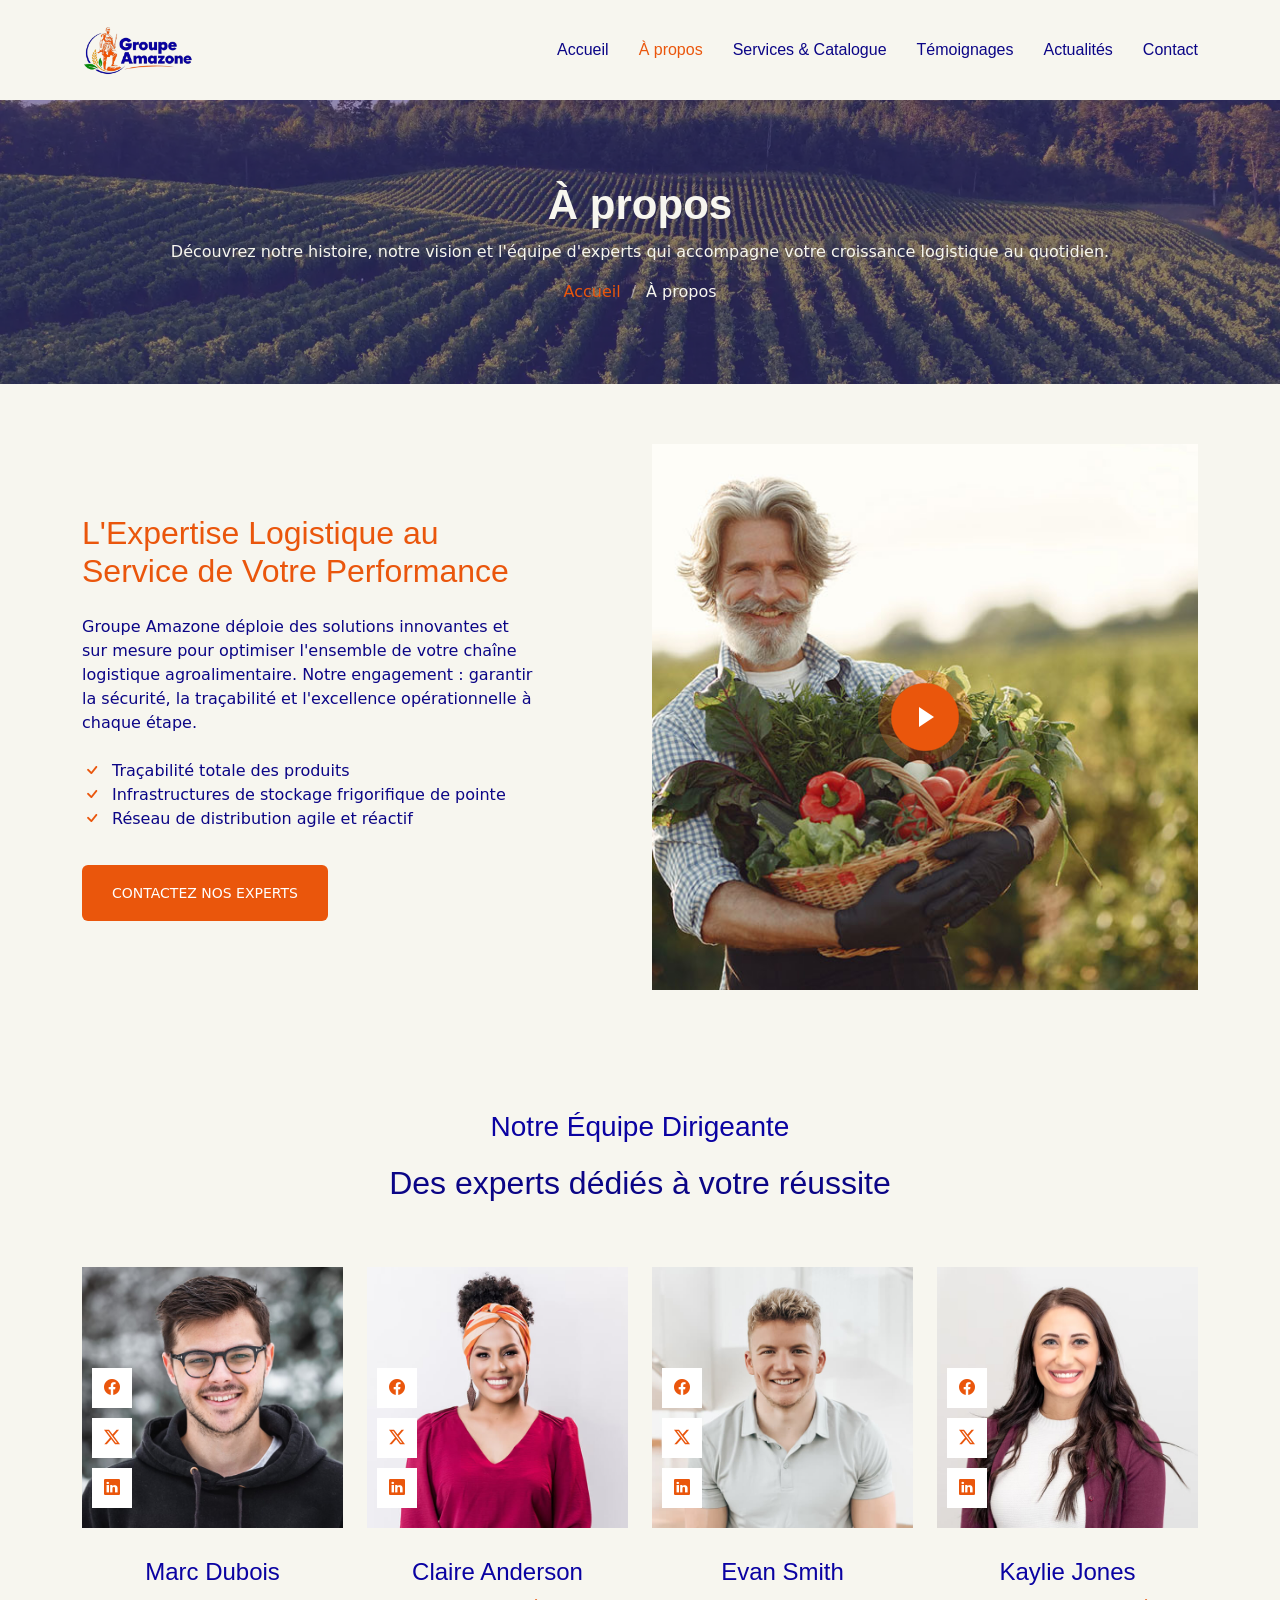
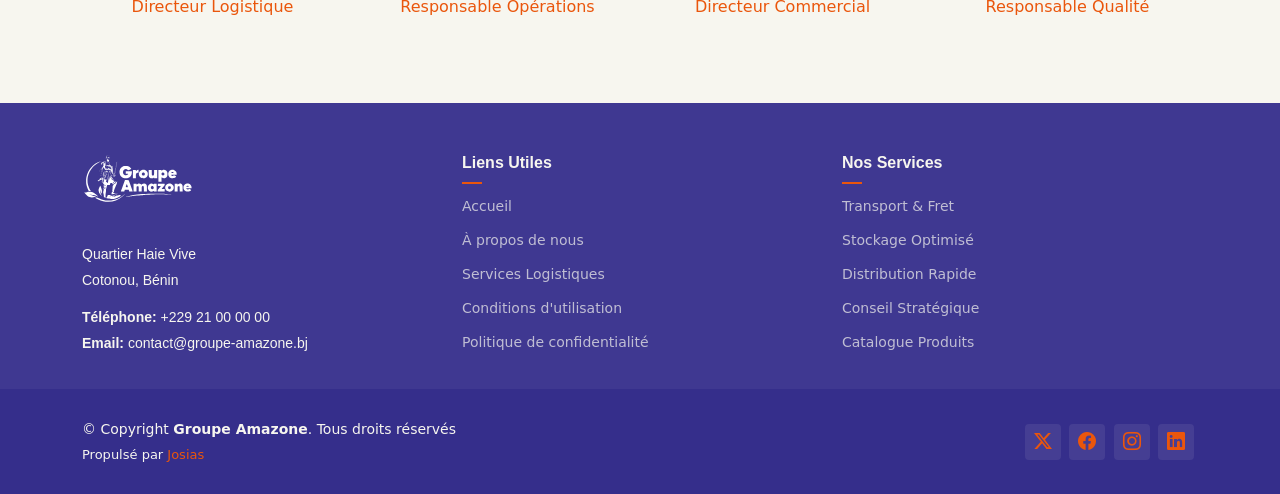
==== about.html @ eada0a4b "Déplacement des fichiers à la racine pour GitHub Pages" ====
<!DOCTYPE html>
<html lang="en">

<head>
  <meta charset="utf-8">
  <meta content="width=device-width, initial-scale=1.0" name="viewport">
  <title>About - AgriCulture Bootstrap Template</title>
  <meta name="description" content="">
  <meta name="keywords" content="">

  <!-- Favicons -->
  <link href="assets/img/favicon.png" rel="icon">
  <link href="assets/img/apple-touch-icon.png" rel="apple-touch-icon">

  <!-- Fonts -->
  <link href="https://fonts.googleapis.com" rel="preconnect">
  <link href="https://fonts.gstatic.com" rel="preconnect" crossorigin>
  <link href="https://fonts.googleapis.com/css2?family=Open+Sans:ital,wght@0,300;0,400;0,500;0,600;0,700;0,800;1,300;1,400;1,500;1,600;1,700;1,800&family=Marcellus:wght@400&display=swap" rel="stylesheet">

  <!-- Vendor CSS Files -->
  <link href="assets/vendor/bootstrap/css/bootstrap.min.css" rel="stylesheet">
  <link href="assets/vendor/bootstrap-icons/bootstrap-icons.css" rel="stylesheet">
  <link href="assets/vendor/aos/aos.css" rel="stylesheet">
  <link href="assets/vendor/swiper/swiper-bundle.min.css" rel="stylesheet">
  <link href="assets/vendor/glightbox/css/glightbox.min.css" rel="stylesheet">

  <!-- Main CSS File -->
  <link href="assets/css/main.css" rel="stylesheet">

  <!-- =======================================================
  * Template Name: AgriCulture
  * Template URL: https://bootstrapmade.com/agriculture-bootstrap-website-template/
  * Updated: Aug 07 2024 with Bootstrap v5.3.3
  * Author: BootstrapMade.com
  * License: https://bootstrapmade.com/license/
  ======================================================== -->
</head>

<body class="about-page">

  <header id="header" class="header d-flex align-items-center position-relative">
    <div class="container-fluid container-xl position-relative d-flex align-items-center justify-content-between">

      <a href="index.html" class="logo d-flex align-items-center">
        <img src="logo.svg" alt="Groupe Amazone" style="max-height: 50px;">
      </a>

      <nav id="navmenu" class="navmenu">
        <ul>
          <li><a href="index.html">Accueil</a></li>
          <li><a href="about.html" class="active">À propos</a></li>
          <li><a href="services.html">Services & Catalogue</a></li>
          <li><a href="testimonials.html">Témoignages</a></li>
          <li><a href="blog.html">Actualités</a></li>
          <li><a href="contact.html">Contact</a></li>
        </ul>
        <i class="mobile-nav-toggle d-xl-none bi bi-list"></i>
      </nav>

    </div>
  </header>

  <main class="main">

    <!-- Page Title -->
    <div class="page-title dark-background" data-aos="fade" style="background-image: url(assets/img/page-title-bg.webp);">
      <div class="container position-relative">
        <h1>À propos</h1>
        <p>Découvrez notre histoire, notre vision et l'équipe d'experts qui accompagne votre croissance logistique au quotidien.</p>
        <nav class="breadcrumbs">
          <ol>
            <li><a href="index.html">Accueil</a></li>
            <li class="current">À propos</li>
          </ol>
        </nav>
      </div>
    </div><!-- End Page Title -->

    <!-- About 3 Section -->
    <section id="about-3" class="about-3 section">

      <div class="container">
        <div class="row gy-4 justify-content-between align-items-center">
          <div class="col-lg-6 order-lg-2 position-relative" data-aos="zoom-out">
            <img src="assets/img/img_sq_1.jpg" alt="Image" class="img-fluid">
            <a href="https://www.youtube.com/watch?v=Y7f98aduVJ8" class="glightbox pulsating-play-btn">
              <span class="play"><i class="bi bi-play-fill"></i></span>
            </a>
          </div>
          <div class="col-lg-5 order-lg-1" data-aos="fade-up" data-aos-delay="100">
            <h2 class="content-title mb-4">L'Expertise Logistique au Service de Votre Performance</h2>
            <p class="mb-4">
              Groupe Amazone déploie des solutions innovantes et sur mesure pour optimiser l'ensemble de votre chaîne logistique agroalimentaire. Notre engagement : garantir la sécurité, la traçabilité et l'excellence opérationnelle à chaque étape.
            </p>
            <ul class="list-unstyled list-check">
              <li>Traçabilité totale des produits</li>
              <li>Infrastructures de stockage frigorifique de pointe</li>
              <li>Réseau de distribution agile et réactif</li>
            </ul>

            <p><a href="contact.html" class="btn-cta">Contactez nos experts</a></p>
          </div>
        </div>
      </div>
    </section><!-- /About 3 Section -->

    <!-- Team Section -->
    <section class="team-15 team section" id="team">
      <!-- Section Title -->
      <div class="container section-title" data-aos="fade-up">
        <h2>Notre Équipe Dirigeante</h2>
        <p>Des experts dédiés à votre réussite</p>
      </div><!-- End Section Title -->

      <div class="content">
        <div class="container">

          <div class="row">
            <div class="col-lg-3 col-md-6 mb-4">
              <div class="person">
                <figure>
                  <img src="assets/img/team/team-1.jpg" alt="Image" class="img-fluid">
                  <div class="social">
                    <a href="#"><span class="bi bi-facebook"></span></a>
                    <a href="#"><span class="bi bi-twitter-x"></span></a>
                    <a href="#"><span class="bi bi-linkedin"></span></a>
                  </div>
                </figure>
                <div class="person-contents">
                  <h3>Marc Dubois</h3>
                  <span class="position">Directeur Logistique</span>
                </div>
              </div>
            </div>

            <div class="col-lg-3 col-md-6 mb-4">
              <div class="person">
                <figure>
                  <img src="assets/img/team/team-2.jpg" alt="Image" class="img-fluid">
                  <div class="social">
                    <a href="#"><span class="bi bi-facebook"></span></a>
                    <a href="#"><span class="bi bi-twitter-x"></span></a>
                    <a href="#"><span class="bi bi-linkedin"></span></a>
                  </div>
                </figure>
                <div class="person-contents">
                  <h3>Claire Anderson</h3>
                  <span class="position">Responsable Opérations</span>
                </div>
              </div>
            </div>

            <div class="col-lg-3 col-md-6 mb-4">
              <div class="person">
                <figure>
                  <img src="assets/img/team/team-3.jpg" alt="Image" class="img-fluid">
                  <div class="social">
                    <a href="#"><span class="bi bi-facebook"></span></a>
                    <a href="#"><span class="bi bi-twitter-x"></span></a>
                    <a href="#"><span class="bi bi-linkedin"></span></a>
                  </div>
                </figure>
                <div class="person-contents">
                  <h3>Evan Smith</h3>
                  <span class="position">Directeur Commercial</span>
                </div>
              </div>
            </div>

            <div class="col-lg-3 col-md-6 mb-4">
              <div class="person">
                <figure>
                  <img src="assets/img/team/team-4.jpg" alt="Image" class="img-fluid">
                  <div class="social">
                    <a href="#"><span class="bi bi-facebook"></span></a>
                    <a href="#"><span class="bi bi-twitter-x"></span></a>
                    <a href="#"><span class="bi bi-linkedin"></span></a>
                  </div>
                </figure>
                <div class="person-contents">
                  <h3>Kaylie Jones</h3>
                  <span class="position">Responsable Qualité</span>
                </div>
              </div>
            </div>

          </div>
        </div>
      </div>

    </section><!-- /Team Section -->

    <!-- Services Section -->
    <div style="display: none;">
    <section id="services" class="services section">

      <!-- Section Title -->
      <div class="container section-title" data-aos="fade-up">
        <h2>SERVICES</h2>
        <p>Providing Fresh Produce Every Single Day</p>
      </div><!-- End Section Title -->
      <div class="content">
        <div class="container">
          <div class="row g-0">
            <div class="col-lg-3 col-md-6">
              <div class="service-item">
                <span class="number">01</span>
                <div class="service-item-icon">
                  <svg xmlns="http://www.w3.org/2000/svg" version="1.1" xmlns:xlink="http://www.w3.org/1999/xlink" width="80" height="80" x="0" y="0" viewBox="0 0 509.435 509.435" style="enable-background: new 0 0 512 512" xml:space="preserve" class="">
                    <g>
                      <path d="M7.506 347.639c.994 0 2.005-.199 2.976-.619l62.037-26.857a7.5 7.5 0 0 0 3.903-9.862 7.5 7.5 0 0 0-9.862-3.903L4.523 333.255a7.501 7.501 0 0 0 2.983 14.384zM500.883 283.197c-10.953-10.952-28.175-11.423-39.689-1.267l-10.034-13.307c-19.783-26.239-46.1-46.623-76.103-58.948a7.5 7.5 0 0 0-5.699 13.875c11.136 4.575 21.708 10.382 31.567 17.249h-22.621c-4.143 0-7.5 3.358-7.5 7.5s3.357 7.5 7.5 7.5h41.188a169.382 169.382 0 0 1 19.691 21.855l11.048 14.652-71.171 67.597h-19.48a35.772 35.772 0 0 0 6.775-20.976c0-19.837-16.139-35.975-35.976-35.975h-75.023l-48.33-15.005a160.871 160.871 0 0 0-37.992-6.934l2.533-3.359a169.852 169.852 0 0 1 19.67-21.855h27.398c4.143 0 7.5-3.358 7.5-7.5s-3.357-7.5-7.5-7.5h-8.848a165.125 165.125 0 0 1 38.01-19.73c28.992-10.532 60.376-12.89 90.754-6.821a7.498 7.498 0 0 0 8.824-5.885 7.5 7.5 0 0 0-5.885-8.824 184.517 184.517 0 0 0-28.616-3.4v-83.727h64.189c43.49 0 78.872-35.382 78.872-78.872V22.488c0-8.712-7.088-15.801-15.801-15.801h-51.729c-4.143 0-7.5 3.358-7.5 7.5s3.357 7.5 7.5 7.5h51.729c.441 0 .801.359.801.801v11.051c0 35.219-28.653 63.872-63.872 63.872h-64.189V85.559c0-28.082 18.793-53.262 45.701-61.234a7.5 7.5 0 1 0-4.261-14.382c-15.972 4.732-30.338 14.681-40.451 28.015-10.46 13.79-15.988 30.25-15.988 47.601v16.416c-9.59-9.839-22.97-15.965-37.762-15.965h-43.432c-6.193 0-11.232 5.039-11.232 11.232v23.629c0 29.093 23.669 52.762 52.763 52.762h39.663v22.475a183.375 183.375 0 0 0-55.199 10.86c-32.974 11.978-61.705 33.297-83.085 61.653l-9.313 12.351a161.07 161.07 0 0 0-54.289 12.692 7.5 7.5 0 0 0-3.949 9.844 7.498 7.498 0 0 0 9.844 3.949c31.858-13.616 67.62-15.458 100.696-5.188l49.416 15.343c.72.224 1.47.337 2.224.337h76.161c11.566 0 20.976 9.409 20.976 20.975s-9.409 20.976-20.976 20.976h-71.803c-4.143 0-7.5 3.358-7.5 7.5s3.357 7.5 7.5 7.5h123.477a7.5 7.5 0 0 0 5.165-2.062l83.48-79.289c5.56-5.279 14.158-5.167 19.577.252a13.957 13.957 0 0 1 .853 18.9l-80.942 97.046a37.161 37.161 0 0 1-21.112 12.581L259.57 448.474c-20.377 4.113-41.89 1.365-60.575-7.739l-53.332-25.982a7.507 7.507 0 0 0-6.884.162L3.903 488.665a7.5 7.5 0 0 0 7.197 13.161l131.475-71.888 49.849 24.285c21.631 10.538 46.53 13.72 70.114 8.957l129.506-26.146a52.209 52.209 0 0 0 29.663-17.677l80.942-97.046c9.682-11.61 8.923-28.426-1.766-39.114zM258.212 158.634c-20.822 0-37.763-16.94-37.763-37.762V101.01h39.664c20.822 0 37.762 16.94 37.762 37.762v19.861h-39.663z" fill="currentColor" opacity="1" data-original="currentColor"></path>
                      <path d="M319.171 240.778a7.5 7.5 0 0 0-7.5-7.5h-9.43c-4.143 0-7.5 3.358-7.5 7.5s3.357 7.5 7.5 7.5h9.43a7.5 7.5 0 0 0 7.5-7.5zM272.068 264.08c-4.143 0-7.5 3.358-7.5 7.5s3.357 7.5 7.5 7.5h34.888c4.143 0 7.5-3.358 7.5-7.5s-3.357-7.5-7.5-7.5zM400.305 307.996c4.143 0 7.5-3.358 7.5-7.5s-3.357-7.5-7.5-7.5h-8.172c-4.143 0-7.5 3.358-7.5 7.5s3.357 7.5 7.5 7.5z" fill="currentColor" opacity="1" data-original="currentColor"></path>
                    </g>
                  </svg>
                </div>
                <div class="service-item-content">
                  <h3 class="service-heading">Planting</h3>
                  <p>
                    Gravida sodales condimentum pellen tesq accumsan orci quam
                    sagittis sapie
                  </p>
                </div>
              </div>
            </div>
            <div class="col-lg-3 col-md-6">
              <div class="service-item">
                <span class="number">02</span>
                <div class="service-item-icon">
                  <svg xmlns="http://www.w3.org/2000/svg" version="1.1" xmlns:xlink="http://www.w3.org/1999/xlink" width="80" height="80" x="0" y="0" viewBox="0 0 514.314 514.314" style="enable-background: new 0 0 512 512" xml:space="preserve" class="">
                    <g>
                      <path d="M434.176 51.297h72.639c4.143 0 7.5-3.358 7.5-7.5s-3.357-7.5-7.5-7.5h-72.639c-4.143 0-7.5 3.358-7.5 7.5s3.357 7.5 7.5 7.5zM117.994 54.791h30.852c5.47 6.605 13.729 10.82 22.955 10.82h42.865l35.886 35.886c8.246 8.246 19.209 12.787 30.869 12.787h8.32c4.143 0 7.5-3.358 7.5-7.5s-3.357-7.5-7.5-7.5h-8.32c-7.654 0-14.85-2.981-20.262-8.393l-38.083-38.083a7.5 7.5 0 0 0-5.304-2.197H171.8c-8.159 0-14.797-6.638-14.797-14.797s6.638-14.797 14.797-14.797h123.757a66.756 66.756 0 0 1 35.416 10.157l30.374 18.983a7.497 7.497 0 0 0 3.975 1.14h36.891c4.143 0 7.5-3.358 7.5-7.5s-3.357-7.5-7.5-7.5h-34.739l-28.551-17.843a81.742 81.742 0 0 0-43.365-12.437H171.801c-16.43 0-29.797 13.367-29.797 29.798 0 1.349.099 2.675.273 3.977h-24.283a7.5 7.5 0 1 0 0 14.999zM30.38 144.476h20.344a29.724 29.724 0 0 0-4.003 14.921c0 14.399 10.225 26.453 23.795 29.288a29.746 29.746 0 0 0-4.371 15.555c0 16.499 13.423 29.921 29.921 29.921h131.637a7.5 7.5 0 0 0 7.498-7.688 7.5 7.5 0 0 0-8.307-7.311H96.065c-8.228 0-14.921-6.694-14.921-14.921s6.693-14.921 14.921-14.921H163.9c4.143 0 7.5-3.358 7.5-7.5s-3.357-7.5-7.5-7.5H76.643c-8.228 0-14.922-6.694-14.922-14.921s6.694-14.921 14.922-14.921H163.9c4.143 0 7.5-3.358 7.5-7.5s-3.357-7.5-7.5-7.5H30.38c-8.228 0-14.921-6.694-14.921-14.921s6.693-14.921 14.921-14.921H163.9c4.143 0 7.5-3.358 7.5-7.5s-3.357-7.5-7.5-7.5H62.547c-8.228 0-14.921-6.694-14.921-14.921s6.693-14.921 14.921-14.921h23.485c4.143 0 7.5-3.358 7.5-7.5s-3.357-7.5-7.5-7.5H62.547c-16.498 0-29.921 13.423-29.921 29.921a29.719 29.719 0 0 0 4.003 14.921H30.38C13.882 84.636.459 98.059.459 114.557s13.423 29.919 29.921 29.919zM506.814 196.74H389.248a7.497 7.497 0 0 0-4.629 1.599l-5.613 4.403c-13.495 10.588-30.375 16.42-47.529 16.42h-12.272a7.5 7.5 0 0 0-8.309 7.5 7.5 7.5 0 0 0 7.5 7.5h13.081c20.496 0 40.664-6.967 56.788-19.618l3.574-2.804h114.976a7.5 7.5 0 1 0-.001-15z" fill="currentColor" opacity="1" data-original="currentColor" class=""></path>
                      <path d="M192.215 150.164c0 15.372 12.506 27.878 27.878 27.878s27.879-12.506 27.879-27.878-12.507-27.878-27.879-27.878-27.878 12.506-27.878 27.878zm40.757 0c0 7.101-5.777 12.878-12.879 12.878-7.101 0-12.878-5.777-12.878-12.878s5.777-12.878 12.878-12.878c7.101-.001 12.879 5.777 12.879 12.878zM273.049 203.771c-12.599 0-22.848 10.25-22.848 22.848s10.249 22.847 22.848 22.847 22.848-10.249 22.848-22.847-10.25-22.848-22.848-22.848zm0 30.695c-4.327 0-7.848-3.52-7.848-7.847s3.521-7.848 7.848-7.848 7.848 3.521 7.848 7.848-3.521 7.847-7.848 7.847zM474.178 493.298h-9.202l-73.199-62.323c-3.155-2.686-7.888-2.305-10.573.849s-2.305 7.887.849 10.572l59.785 50.902H43.105l108.164-92.092a77.855 77.855 0 0 1 50.423-18.558h81.558a77.851 77.851 0 0 1 50.423 18.558l24.029 20.458a7.498 7.498 0 0 0 10.573-.849 7.5 7.5 0 0 0-.849-10.572l-24.029-20.458a92.867 92.867 0 0 0-60.147-22.137h-51.158v-26.806h15.44c24.205 0 43.896-19.692 43.896-43.897v-8.808c0-6.785-5.52-12.305-12.305-12.305h-18.135c-19.99 0-36.891 13.437-42.174 31.749-5.716-4.945-13.156-7.947-21.29-7.947h-15.061c-6.942 0-12.591 5.648-12.591 12.592v7.399c0 17.97 14.619 32.589 32.589 32.589h14.629v15.433h-15.399a92.867 92.867 0 0 0-60.147 22.137L19.967 493.298H7.5c-4.143 0-7.5 3.358-7.5 7.5s3.357 7.5 7.5 7.5h466.678a7.5 7.5 0 0 0 0-15zM232.092 319.73c0-15.934 12.963-28.897 28.897-28.897h15.439v6.112c0 15.934-12.963 28.897-28.896 28.897h-15.44zm-16.978 17.485h-12.651c-9.698 0-17.589-7.89-17.589-17.589v-4.991h12.651c9.698 0 17.589 7.89 17.589 17.589z" fill="currentColor" opacity="1" data-original="currentColor" class=""></path>
                      <path d="M178.358 429.065c0 13.218 10.754 23.972 23.972 23.972s23.972-10.753 23.972-23.972-10.754-23.972-23.972-23.972-23.972 10.753-23.972 23.972zm32.944 0c0 4.947-4.024 8.972-8.972 8.972s-8.972-4.025-8.972-8.972 4.024-8.972 8.972-8.972 8.972 4.024 8.972 8.972zM252.23 445.536c0 15.706 12.777 28.484 28.483 28.484s28.484-12.778 28.484-28.484-12.778-28.484-28.484-28.484-28.483 12.778-28.483 28.484zm41.968 0c0 7.435-6.049 13.484-13.484 13.484s-13.483-6.049-13.483-13.484 6.049-13.484 13.483-13.484c7.435 0 13.484 6.049 13.484 13.484z" fill="currentColor" opacity="1" data-original="currentColor" class=""></path>
                    </g>
                  </svg>
                </div>
                <div class="service-item-content">
                  <h3 class="service-heading">Mulching</h3>
                  <p>
                    Gravida sodales condimentum pellen tesq accumsan orci quam
                    sagittis sapie
                  </p>
                </div>
              </div>
            </div>
            <div class="col-lg-3 col-md-6">
              <div class="service-item">
                <span class="number">03</span>
                <div class="service-item-icon">
                  <svg xmlns="http://www.w3.org/2000/svg" version="1.1" xmlns:xlink="http://www.w3.org/1999/xlink" width="80" height="80" x="0" y="0" viewBox="0 0 516.53 516.53" style="enable-background: new 0 0 512 512" xml:space="preserve" class="">
                    <g>
                      <path d="M504.085 341.447a113.617 113.617 0 0 0-11.524-27.805c3.866-6.212 3.104-14.506-2.288-19.897l-5.804-5.804v-67.388c0-10.907-8.398-19.878-19.066-20.817V73.099h4.012c8.301 0 15.054-6.753 15.054-15.054V37.599c0-8.301-6.753-15.054-15.054-15.054h-23.242a7.5 7.5 0 0 0 0 15l23.296.054-.054 20.5-241.554-.054.054-20.5H414.21a7.5 7.5 0 0 0 0-15H227.916c-8.301 0-15.054 6.753-15.054 15.054v20.446c0 8.301 6.753 15.054 15.054 15.054h14.719L231.27 201.13c-5.215 2.077-9.463 6.215-11.642 11.675l-14.014 35.128h-27.323l-24.417-28.857a16.73 16.73 0 0 0-12.795-5.936H99.071c-9.242 0-16.761 7.519-16.761 16.761v18.66a44.759 44.759 0 0 0-35.97 33.278L24.937 367.09C9.676 380.359 0 399.894 0 421.658c0 39.881 32.446 72.327 72.328 72.327 37.349 0 68.174-28.457 71.938-64.827h25.905v12.546c0 8.282 6.738 15.02 15.02 15.02h64.364c8.282 0 15.02-6.738 15.02-15.02v-12.546h29.374c-3.278 6.098-2.356 13.875 2.785 19.016l19.555 19.554a16 16 0 0 0 11.388 4.718c3.045 0 5.961-.839 8.506-2.431a113.556 113.556 0 0 0 27.808 11.525c1.662 7.123 8.064 12.445 15.686 12.445h27.655c7.602 0 13.99-5.293 15.672-12.441a113.582 113.582 0 0 0 27.814-11.525 15.986 15.986 0 0 0 8.514 2.427c4.302 0 8.346-1.675 11.388-4.717l19.555-19.555c5.396-5.396 6.156-13.7 2.29-19.901a113.607 113.607 0 0 0 11.522-27.801c7.123-1.662 12.445-8.064 12.445-15.686v-27.655c-.002-7.621-5.324-14.023-12.447-15.684zm-53.681-141.805h-15.681V73.099h15.681zM419.723 73.099v126.543h-142.46l11.233-126.543zm-146.286 0-11.233 126.543h-15.743l11.234-126.543zM99.071 228.14h42.008c.519 0 1.008.227 1.344.624l16.219 19.169H97.311v-18.032c0-.971.79-1.761 1.76-1.761zm-51.11 108.845h167.157c12.315 0 22.334-10.019 22.334-22.334v-16.152c0-12.315-10.019-22.334-22.334-22.334h-77.364a7.5 7.5 0 0 0 0 15h77.364c4.044 0 7.334 3.29 7.334 7.334v16.152c0 4.044-3.29 7.334-7.334 7.334H51.727l7.738-30.821h46.327a7.5 7.5 0 0 0 0-15h-40.76a29.774 29.774 0 0 1 24.779-13.231h120.886a7.5 7.5 0 0 0 6.966-4.721l15.897-39.849a5.883 5.883 0 0 1 5.49-3.721h224.51a5.916 5.916 0 0 1 5.91 5.91v52.522c-5.348-4.343-12.853-4.747-18.636-1.165a113.598 113.598 0 0 0-27.818-11.532c-1.662-7.123-8.063-12.445-15.685-12.445h-27.655c-7.602 0-13.99 5.294-15.672 12.441a113.583 113.583 0 0 0-27.818 11.527c-6.213-3.868-14.506-3.104-19.897 2.288l-19.555 19.555c-5.375 5.375-6.149 13.637-2.28 19.884a113.572 113.572 0 0 0-11.531 27.818c-7.123 1.662-12.445 8.063-12.445 15.685v27.655c0 7.602 5.293 13.99 12.441 15.672 1.242 4.67 2.784 9.24 4.603 13.699h-24.12c-2.277-5.402-7.626-9.204-13.847-9.204h-64.364c-6.221 0-11.569 3.802-13.847 9.204h-27.078c-3.764-36.371-34.589-64.828-71.938-64.828a71.896 71.896 0 0 0-28.994 6.086zm24.367 142c-31.61 0-57.328-25.717-57.328-57.327s25.717-57.328 57.328-57.328 57.327 25.717 57.327 57.328-25.717 57.327-57.327 57.327zm177.24-37.262h-.013l-64.384-.02.02-21.75 64.384.02zm251.962-56.937c0 .609-.496 1.105-1.189 1.105-4.816 0-8.956 3.287-10.065 7.992a98.695 98.695 0 0 1-12.139 29.288c-2.543 4.113-1.939 9.365 1.447 12.75l.084.084a1.105 1.105 0 0 1 0 1.562l-19.555 19.555a1.085 1.085 0 0 1-.781.323c-.208 0-.514-.056-.761-.303a3.326 3.326 0 0 0-.084-.084c-3.406-3.407-8.658-4.01-12.77-1.467a98.657 98.657 0 0 1-29.288 12.138c-4.706 1.11-7.992 5.25-7.992 10.15 0 .609-.496 1.105-1.104 1.105h-27.655c-.609 0-1.105-.496-1.105-1.189 0-4.816-3.287-8.956-7.992-10.066a98.69 98.69 0 0 1-29.287-12.137 10.35 10.35 0 0 0-5.455-1.561c-2.68 0-5.338 1.049-7.38 3.091a1.085 1.085 0 0 1-.781.323c-.208 0-.513-.056-.781-.324l-19.555-19.555c-.431-.431-.431-1.132.064-1.627 3.406-3.406 4.009-8.657 1.466-12.77a98.66 98.66 0 0 1-12.138-29.287c-1.11-4.706-5.25-7.992-10.15-7.992a1.107 1.107 0 0 1-1.105-1.105V357.13c0-.609.496-1.104 1.189-1.104 4.816 0 8.956-3.287 10.066-7.992a98.661 98.661 0 0 1 12.138-29.288c2.542-4.112 1.939-9.364-1.531-12.833a1.106 1.106 0 0 1 0-1.563l19.555-19.555c.431-.431 1.132-.431 1.626.064 3.407 3.408 8.658 4.011 12.77 1.467a98.666 98.666 0 0 1 29.288-12.138c4.706-1.11 7.992-5.25 7.992-10.15 0-.609.496-1.105 1.105-1.105h27.655c.609 0 1.104.496 1.104 1.189 0 4.816 3.287 8.956 7.992 10.066a98.664 98.664 0 0 1 29.288 12.139c4.113 2.543 9.365 1.939 12.833-1.531a1.107 1.107 0 0 1 1.563 0l19.555 19.555c.431.431.431 1.132-.062 1.625-3.408 3.406-4.012 8.658-1.468 12.771a98.666 98.666 0 0 1 12.138 29.288c1.11 4.706 5.25 7.992 10.066 7.992h.084c.609 0 1.105.496 1.105 1.104z" fill="currentColor" opacity="1" data-original="currentColor" class=""></path>
                      <path d="M454.895 335.721a7.5 7.5 0 0 0-3.834 9.889 62.412 62.412 0 0 1 5.335 25.349c0 34.678-28.213 62.891-62.891 62.891s-62.891-28.213-62.891-62.891c0-34.679 28.213-62.892 62.891-62.892a62.934 62.934 0 0 1 40.397 14.703 7.5 7.5 0 0 0 10.566-.923 7.5 7.5 0 0 0-.923-10.566 77.96 77.96 0 0 0-50.041-18.213c-42.949 0-77.891 34.942-77.891 77.892 0 42.949 34.942 77.891 77.891 77.891s77.891-34.942 77.891-77.891c0-10.895-2.224-21.46-6.611-31.403a7.5 7.5 0 0 0-9.889-3.836zM72.328 381.807c-21.974 0-39.851 17.877-39.851 39.851s17.877 39.851 39.851 39.851 39.851-17.877 39.851-39.851-17.878-39.851-39.851-39.851zm0 64.702c-13.703 0-24.851-11.148-24.851-24.851s11.148-24.851 24.851-24.851 24.851 11.148 24.851 24.851-11.149 24.851-24.851 24.851z" fill="currentColor" opacity="1" data-original="currentColor" class=""></path>
                      <path d="M393.504 328.829c-23.23 0-42.13 18.899-42.13 42.13 0 23.23 18.899 42.129 42.13 42.129s42.13-18.899 42.13-42.129-18.9-42.13-42.13-42.13zm0 69.26c-14.959 0-27.13-12.17-27.13-27.129s12.17-27.13 27.13-27.13 27.13 12.17 27.13 27.13c0 14.958-12.171 27.129-27.13 27.129zM249.861 265.585a7.487 7.487 0 0 0 2.663.491 7.503 7.503 0 0 0 7.013-4.838l9.438-24.841a7.5 7.5 0 0 0-14.022-5.328l-9.438 24.841a7.499 7.499 0 0 0 4.346 9.675zM285.384 265.585a7.487 7.487 0 0 0 2.663.491 7.502 7.502 0 0 0 7.012-4.838l9.439-24.841a7.5 7.5 0 0 0-4.347-9.675 7.5 7.5 0 0 0-9.675 4.347l-9.439 24.841a7.5 7.5 0 0 0 4.347 9.675z" fill="currentColor" opacity="1" data-original="currentColor" class=""></path>
                    </g>
                  </svg>
                </div>
                <div class="service-item-content">
                  <h3 class="service-heading">Plowing</h3>
                  <p>
                    Gravida sodales condimentum pellen tesq accumsan orci quam
                    sagittis sapie
                  </p>
                </div>
              </div>
            </div>
            <div class="col-lg-3 col-md-6">
              <div class="service-item">
                <span class="number">04</span>
                <div class="service-item-icon">
                  <svg xmlns="http://www.w3.org/2000/svg" version="1.1" xmlns:xlink="http://www.w3.org/1999/xlink" width="80" height="80" x="0" y="0" viewBox="0 0 509.389 509.389" style="enable-background: new 0 0 512 512" xml:space="preserve" class="">
                    <g>
                      <path d="M495.69 14.267A46.636 46.636 0 0 0 458.364.766a46.637 46.637 0 0 0-34.257 20.05l-24.614 35.749a309.594 309.594 0 0 1-37.289 44.521 7.5 7.5 0 0 0 10.544 10.668 324.596 324.596 0 0 0 39.1-46.684l24.614-35.749a31.674 31.674 0 0 1 23.268-13.618 31.66 31.66 0 0 1 25.354 9.17 31.681 31.681 0 0 1 9.171 25.355 31.679 31.679 0 0 1-13.618 23.267l-35.75 24.615a324.066 324.066 0 0 0-59.859 53.246l-22.502 25.667a5.412 5.412 0 0 1-3.933 1.86c-1.518.071-2.966-.518-4.047-1.599l-21.873-21.872c-1.081-1.082-1.649-2.52-1.599-4.048s.711-2.925 1.86-3.933l15.802-13.854a7.5 7.5 0 0 0-9.889-11.279l-15.802 13.854a20.546 20.546 0 0 0-6.964 14.719 20.37 20.37 0 0 0 .64 5.69l-35.241 35.241c-7.726-5.323-17.119-7.656-26.65-6.449-8.734 1.104-16.614 5.058-22.612 11.157l-37.903-37.903a28.552 28.552 0 0 0-22.3-8.292 28.547 28.547 0 0 0-20.847 11.457c-23.749 31.972-43.447 60.009-60.222 85.713a7.5 7.5 0 0 0 6.275 11.6 7.495 7.495 0 0 0 6.288-3.402c16.606-25.447 36.135-53.239 59.7-84.966a13.562 13.562 0 0 1 9.903-5.441 13.585 13.585 0 0 1 10.595 3.939l39.789 39.789-63.489 107.398c-5.606 9.484-4.179 21.121 3.554 28.957 4.724 4.785 10.89 7.271 17.211 7.271 4.233-.001 8.536-1.115 12.519-3.399l40.792-24.114a7.499 7.499 0 1 0-7.632-12.912l-40.706 24.064c-4.745 2.723-9.055 1.038-11.506-1.446-1.129-1.144-4.561-5.302-1.318-10.787L239.37 211.63c3.736-6.32 10.058-10.474 17.342-11.395 7.292-.918 14.44 1.529 19.633 6.722l25.938 25.938c5.187 5.186 7.654 12.36 6.771 19.686-.878 7.28-4.911 13.598-10.99 17.288l-44.019 26.021a7.5 7.5 0 0 0 7.632 12.912l38.725-22.893 40.397 40.396a13.558 13.558 0 0 1 3.938 10.564 13.606 13.606 0 0 1-5.428 9.926c-54.818 40.993-97.27 69.301-137.646 91.785-50.099 27.898-95.647 45.713-139.25 54.462-13.202 2.648-26.235-1.337-35.759-10.935a40.033 40.033 0 0 1-10.799-36.472c10.129-48.517 33.232-101.845 70.63-163.033a7.501 7.501 0 0 0-12.799-7.823c-38.309 62.679-62.028 117.563-72.515 167.79-3.796 18.186 1.75 36.916 14.835 50.103 10.368 10.45 24.27 16.146 38.625 16.145 3.564 0 7.159-.352 10.732-1.068 45.149-9.06 92.12-27.398 143.597-56.063 40.984-22.823 83.956-51.469 139.331-92.878a28.597 28.597 0 0 0 11.407-20.864 28.554 28.554 0 0 0-8.292-22.245l-38.525-38.525c6.079-6.031 10.002-13.987 11.063-22.799 1.106-9.18-1.037-18.215-5.937-25.753l35.39-35.39a20.4 20.4 0 0 0 5.022.654 20.546 20.546 0 0 0 15.384-6.975l22.502-25.667a309.032 309.032 0 0 1 57.086-50.779l35.749-24.614a46.635 46.635 0 0 0 20.05-34.256 46.63 46.63 0 0 0-13.5-37.328zM340.732 184.685l-32.723 32.723-15.459-15.459 32.723-32.723z" fill="currentColor" opacity="1" data-original="currentColor"></path>
                    </g>
                  </svg>
                </div>
                <div class="service-item-content">
                  <h3 class="service-heading">Mowing</h3>
                  <p>
                    Gravida sodales condimentum pellen tesq accumsan orci quam
                    sagittis sapie
                  </p>
                </div>
              </div>
            </div>

            <div class="col-lg-3 col-md-6">
              <div class="service-item">
                <span class="number">05</span>
                <div class="service-item-icon">
                  <svg xmlns="http://www.w3.org/2000/svg" version="1.1" xmlns:xlink="http://www.w3.org/1999/xlink" width="80" height="80" x="0" y="0" viewBox="0 0 513.089 513.089" style="enable-background: new 0 0 512 512" xml:space="preserve" class="">
                    <g>
                      <path d="M194.209 386.877a7.497 7.497 0 0 0-9.15 5.363 75.07 75.07 0 0 0-2.428 18.947c0 13.789 3.615 27 10.454 38.204a7.494 7.494 0 0 0 10.308 2.495 7.5 7.5 0 0 0 2.494-10.309c-5.401-8.851-8.257-19.359-8.257-30.39a60.09 60.09 0 0 1 1.941-15.16 7.497 7.497 0 0 0-5.362-9.15z" fill="currentColor" opacity="1" data-original="currentColor"></path>
                      <path d="M382.56 0h-27.319c-12.654 0-25.236 3.119-36.386 9.021a7.5 7.5 0 0 0 7.018 13.258c9.124-4.83 19.005-7.278 29.368-7.278h27.222v12.022c0 34.679-28.213 62.892-62.892 62.892h-27.222V77.893c0-13.309 4.12-26.038 11.914-36.811a7.5 7.5 0 0 0-12.153-8.793c-9.657 13.347-14.762 29.117-14.762 45.604V119.154a88.294 88.294 0 0 1-14.296 48.23l-20.501 31.543a46.65 46.65 0 0 0-9.615-13.916l-1.273-1.273v-14.053c0-21.604-9.58-41.872-26.284-55.608a7.5 7.5 0 0 0-9.528 11.586c13.226 10.876 20.812 26.922 20.812 44.022v9.66h-29.069c-31.412 0-56.968-25.556-56.968-56.968v-9.66h29.069c3.454 0 6.976.329 10.467.977a7.5 7.5 0 0 0 2.738-14.748 72.57 72.57 0 0 0-13.205-1.229h-31.883c-6.72 0-12.187 5.467-12.187 12.186v12.474c0 39.684 32.284 71.968 71.968 71.968h33.463l1.273 1.273c5.979 5.979 9.271 13.927 9.271 22.381v98.306a79.003 79.003 0 0 0-21.446 5.114c-4.152-2.798-9.597-3.045-13.983-.509-30.558 17.671-49.541 52.263-49.541 90.277 0 56.188 41.481 101.901 92.47 101.901s92.47-45.713 92.47-101.901c0-.237-.004-.473-.009-.709l-.005-.334a7.5 7.5 0 0 0-7.499-7.433h-.068a7.5 7.5 0 0 0-7.433 7.567l.014.909c0 47.917-34.753 86.901-77.47 86.901s-77.47-38.984-77.47-86.901c0-32.212 15.656-61.449 40.948-76.643l40.182 34.094c5.225 4.433 13.1 4.099 17.929-.761l25.512-25.668c11.649 10.022 20.473 23.408 25.562 38.809a7.496 7.496 0 0 0 9.475 4.768 7.5 7.5 0 0 0 4.768-9.474c-6.15-18.613-17.027-34.756-31.454-46.681-4.011-3.317-9.358-3.923-13.824-1.93-10.53-6.377-22.136-10.243-34.128-11.384v-29.695h18.365c25.013 0 45.362-20.35 45.362-45.362v-7.928c0-6.115-4.975-11.089-11.089-11.089h-22.276c-11.667 0-22.318 4.429-30.362 11.693v-13.713l29.028-44.665a103.263 103.263 0 0 0 16.72-56.404v-14.239h27.222c42.949 0 77.892-34.942 77.892-77.892v-12.12C397.462 6.685 390.777 0 382.56 0zM251.211 356.136l-27.468-23.306a63.694 63.694 0 0 1 15.358-1.884c10.366 0 20.534 2.525 29.851 7.34zm25.752-118.894h18.365v4.017c0 16.742-13.62 30.362-30.362 30.362h-18.365v-4.017c0-16.741 13.62-30.362 30.362-30.362z" fill="currentColor" opacity="1" data-original="currentColor"></path>
                    </g>
                  </svg>
                </div>
                <div class="service-item-content">
                  <h3 class="service-heading">Seeding</h3>
                  <p>
                    Gravida sodales condimentum pellen tesq accumsan orci quam
                    sagittis sapie
                  </p>
                </div>
              </div>
            </div>
            <div class="col-lg-3 col-md-6">
              <div class="service-item">
                <span class="number">06</span>
                <div class="service-item-icon">
                  <svg xmlns="http://www.w3.org/2000/svg" version="1.1" xmlns:xlink="http://www.w3.org/1999/xlink" width="80" height="80" x="0" y="0" viewBox="0 0 511.67 511.67" style="enable-background: new 0 0 512 512" xml:space="preserve" class="">
                    <g>
                      <path d="M492.96 296.401v-59.276c0-63.338-24.665-122.886-69.452-167.673C378.721 24.666 319.174 0 255.835 0c-54.517 0-107.757 18.967-149.914 53.407a7.5 7.5 0 1 0 9.491 11.616C154.896 32.765 204.767 15 255.835 15c59.332 0 115.112 23.105 157.066 65.059 41.953 41.954 65.059 97.734 65.059 157.066v58.7h-15v-58.7C462.96 122.916 370.044 30 255.835 30S48.71 122.916 48.71 237.125v58.7h-15v-58.7c0-56.142 21.01-109.737 59.158-150.913a7.502 7.502 0 0 0-11.004-10.195C41.139 119.975 18.71 177.19 18.71 237.125v59.276c-10.029 2.3-17.535 11.291-17.535 22.008v5.81c0 10.194 6.791 18.828 16.085 21.627l16.782 99.17c6.535 38.622 39.71 66.654 78.882 66.654h285.822c39.172 0 72.347-28.032 78.882-66.654l16.782-99.17c9.294-2.798 16.085-11.432 16.085-21.627v-5.81c0-10.717-7.506-19.708-17.535-22.008zM63.71 237.125C63.71 131.187 149.896 45 255.835 45S447.96 131.187 447.96 237.125v58.7h-27.888a64.77 64.77 0 0 0 7.259-29.747c0-9.561-2.046-18.787-6.081-27.423a7.5 7.5 0 0 0-13.59 6.35c3.1 6.633 4.671 13.723 4.671 21.073a49.851 49.851 0 0 1-9.875 29.747h-82.073a68.421 68.421 0 0 0 3.912-22.766l-.003-.369a10.737 10.737 0 0 0 2.441-7.707l-.074-.952a81.022 81.022 0 0 0-6.053-25.058c9.161-14.126 24.883-22.763 41.856-22.763a49.676 49.676 0 0 1 26.83 7.844 7.5 7.5 0 0 0 8.086-12.634 64.65 64.65 0 0 0-34.916-10.21c-19.407 0-37.547 8.686-49.744 23.261a81.08 81.08 0 0 0-25.89-24.171l-7.325-4.298v-19.86c0-6.111-4.972-11.083-11.083-11.083h-24.17c-6.111 0-11.083 4.972-11.083 11.083v19.86l-7.325 4.298a81.067 81.067 0 0 0-24.083 21.633l-21.606-40.574a68.923 68.923 0 0 0-37.588-32.526 39.21 39.21 0 0 0-31.641 2.285 39.215 39.215 0 0 0-19.556 24.977 68.922 68.922 0 0 0 6.006 49.343l37.481 70.388H63.71zm88.14 58.7-41.235-77.438a53.95 53.95 0 0 1-4.701-38.625c1.687-6.691 5.971-12.162 12.061-15.405 6.091-3.244 13.022-3.745 19.516-1.409a53.936 53.936 0 0 1 28.384 23.614L146.29 196.99a7.5 7.5 0 0 0 7.051 13.241l19.627-10.451 13.619 25.575-19.627 10.451a7.5 7.5 0 0 0 7.051 13.241l17.809-9.483a81.015 81.015 0 0 0-5.807 24.466l-.074.961a10.774 10.774 0 0 0 1.468 6.319c-.018.6-.03 1.185-.03 1.752a68.427 68.427 0 0 0 3.914 22.766H151.85zm116.357-89.059 11.029 6.472a66.163 66.163 0 0 1 31.323 43.794l-23.74-16.479a13.027 13.027 0 0 0-17.511 2.36l-12.974 15.524-12.974-15.525c-2.59-3.099-6.283-4.719-10.029-4.719-2.584 0-5.193.771-7.481 2.359l-23.74 16.478a66.163 66.163 0 0 1 31.323-43.794l11.029-6.472a7.5 7.5 0 0 0 3.704-6.469v-20.238h16.336v20.238a7.504 7.504 0 0 0 3.705 6.471zm-60.729 89.059a53.472 53.472 0 0 1-5.062-20.774c.171-.105.342-.21.509-.326l30.046-20.854 15.047 18.007c2.065 2.471 5.097 3.888 8.317 3.888s6.252-1.417 8.317-3.888v-.001l15.047-18.006 29.574 20.527a53.458 53.458 0 0 1-5.081 21.428h-96.714zm288.017 28.394c0 4.182-3.402 7.584-7.584 7.584H101.084c-4.143 0-7.5 3.358-7.5 7.5s3.357 7.5 7.5 7.5h377.952l-5.751 33.987h-14.299c-4.143 0-7.5 3.358-7.5 7.5s3.357 7.5 7.5 7.5h11.76l-7.907 46.723a64.83 64.83 0 0 1-64.093 54.157H112.924a64.83 64.83 0 0 1-64.093-54.157l-7.907-46.723h11.76c4.143 0 7.5-3.358 7.5-7.5s-3.357-7.5-7.5-7.5H38.386l-5.751-33.987h36.487c4.143 0 7.5-3.358 7.5-7.5s-3.357-7.5-7.5-7.5H23.759c-4.182 0-7.584-3.402-7.584-7.584v-5.81c0-4.182 3.402-7.584 7.584-7.584h464.152c4.182 0 7.584 3.402 7.584 7.584z" fill="currentColor" opacity="1" data-original="currentColor"></path>
                      <path d="M246.338 395.79h21.993c4.143 0 7.5-3.358 7.5-7.5s-3.357-7.5-7.5-7.5h-21.993c-4.143 0-7.5 3.358-7.5 7.5s3.357 7.5 7.5 7.5zM174.455 395.79h21.994c4.143 0 7.5-3.358 7.5-7.5s-3.357-7.5-7.5-7.5h-21.994c-4.143 0-7.5 3.358-7.5 7.5s3.357 7.5 7.5 7.5zM102.573 395.79h21.994c4.143 0 7.5-3.358 7.5-7.5s-3.357-7.5-7.5-7.5h-21.994a7.5 7.5 0 0 0 0 15zM315.221 395.79h21.994c4.143 0 7.5-3.358 7.5-7.5s-3.357-7.5-7.5-7.5h-21.994c-4.143 0-7.5 3.358-7.5 7.5s3.357 7.5 7.5 7.5zM387.103 395.79h21.994c4.143 0 7.5-3.358 7.5-7.5s-3.357-7.5-7.5-7.5h-21.994c-4.143 0-7.5 3.358-7.5 7.5s3.357 7.5 7.5 7.5zM246.338 474.186h21.993c4.143 0 7.5-3.358 7.5-7.5s-3.357-7.5-7.5-7.5h-21.993c-4.143 0-7.5 3.358-7.5 7.5s3.357 7.5 7.5 7.5zM174.455 474.186h21.994c4.143 0 7.5-3.358 7.5-7.5s-3.357-7.5-7.5-7.5h-21.994c-4.143 0-7.5 3.358-7.5 7.5s3.357 7.5 7.5 7.5zM102.573 474.186h21.994c4.143 0 7.5-3.358 7.5-7.5s-3.357-7.5-7.5-7.5h-21.994a7.5 7.5 0 0 0 0 15zM337.215 459.186h-21.994c-4.143 0-7.5 3.358-7.5 7.5s3.357 7.5 7.5 7.5h21.994a7.5 7.5 0 0 0 0-15zM387.103 474.186h21.994c4.143 0 7.5-3.358 7.5-7.5s-3.357-7.5-7.5-7.5h-21.994c-4.143 0-7.5 3.358-7.5 7.5s3.357 7.5 7.5 7.5zM273.606 430.229a7.5 7.5 0 0 0 7.5 7.5H303.1c4.143 0 7.5-3.358 7.5-7.5s-3.357-7.5-7.5-7.5h-21.994a7.5 7.5 0 0 0-7.5 7.5zM201.725 430.229a7.5 7.5 0 0 0 7.5 7.5h21.994c4.143 0 7.5-3.358 7.5-7.5s-3.357-7.5-7.5-7.5h-21.994a7.5 7.5 0 0 0-7.5 7.5zM129.843 430.229a7.5 7.5 0 0 0 7.5 7.5h21.993c4.143 0 7.5-3.358 7.5-7.5s-3.357-7.5-7.5-7.5h-21.993a7.5 7.5 0 0 0-7.5 7.5zM87.454 422.729H67.46c-4.143 0-7.5 3.358-7.5 7.5s3.357 7.5 7.5 7.5h19.994c4.143 0 7.5-3.358 7.5-7.5s-3.357-7.5-7.5-7.5zM342.49 430.229a7.5 7.5 0 0 0 7.5 7.5h21.993c4.143 0 7.5-3.358 7.5-7.5s-3.357-7.5-7.5-7.5H349.99a7.5 7.5 0 0 0-7.5 7.5zM414.372 430.229a7.5 7.5 0 0 0 7.5 7.5h21.994c4.143 0 7.5-3.358 7.5-7.5s-3.357-7.5-7.5-7.5h-21.994a7.5 7.5 0 0 0-7.5 7.5z" fill="currentColor" opacity="1" data-original="currentColor"></path>
                    </g>
                  </svg>
                </div>
                <div class="service-item-content">
                  <h3 class="service-heading">Fresh Vegetables</h3>
                  <p>
                    Gravida sodales condimentum pellen tesq accumsan orci quam
                    sagittis sapie
                  </p>
                </div>
              </div>
            </div>
            <div class="col-lg-3 col-md-6">
              <div class="service-item">
                <span class="number">07</span>
                <div class="service-item-icon">
                  <svg xmlns="http://www.w3.org/2000/svg" version="1.1" xmlns:xlink="http://www.w3.org/1999/xlink" width="80" height="80" x="0" y="0" viewBox="0 0 512.805 512.805" style="enable-background: new 0 0 512 512" xml:space="preserve" class="">
                    <g>
                      <path d="M505.305 50.503h-50.094v-7.141c0-4.143-3.357-7.5-7.5-7.5s-7.5 3.357-7.5 7.5v7.141h-50.094c-4.143 0-7.5 3.357-7.5 7.5s3.357 7.5 7.5 7.5h50.094v29.428h-15.309c-7.223 0-13.385 4.557-15.809 10.939h-33.847l-16.98-9.451a7.5 7.5 0 0 0-7.295 13.107l18.682 10.397a7.507 7.507 0 0 0 3.647.946h34.681v15.505h-32.393a7.495 7.495 0 0 0-5.565 2.473l-47.127 52.176a49.438 49.438 0 0 1-36.627 16.273h-60.732a49.442 49.442 0 0 1-36.627-16.273l-47.127-52.176a7.5 7.5 0 0 0-5.565-2.473h-31.393V120.87h33.681a7.507 7.507 0 0 0 3.647-.946l64.468-35.883a64.829 64.829 0 0 1 31.454-8.163h35.656a64.819 64.819 0 0 1 31.454 8.164l17.778 9.896a7.5 7.5 0 0 0 7.295-13.107l-17.778-9.895a79.844 79.844 0 0 0-38.749-10.058h-35.656a79.854 79.854 0 0 0-38.749 10.057l-62.767 34.936h-32.847c-2.424-6.383-8.587-10.939-15.809-10.939H72.594V65.503h50.094c4.143 0 7.5-3.357 7.5-7.5s-3.357-7.5-7.5-7.5H72.594v-7.141c0-4.143-3.357-7.5-7.5-7.5s-7.5 3.357-7.5 7.5v7.141H7.5c-4.143 0-7.5 3.357-7.5 7.5s3.357 7.5 7.5 7.5h50.094v29.428H42.285c-9.331 0-16.922 7.591-16.922 16.922v37.917c0 20.438 16.628 37.066 37.066 37.066h5.329c19.899 0 36.18-15.765 37.025-35.461h28.101l31.968 35.393-22.399 27.123a21.63 21.63 0 0 0-4.939 13.742v47.817c0 12.898 10.494 23.393 23.394 23.393 12.898 0 23.393-10.494 23.393-23.393v-32.069l38.482-21.157c.917.04 1.834.073 2.755.073h7.432v13.542l-8.567 8.567a13.242 13.242 0 0 0-3.903 9.424v12.244c0 7.191 5.729 13.055 12.86 13.304v31.344c-4.637 2.472-7.804 7.354-7.804 12.965v21.867c0 8.097 6.588 14.685 14.686 14.685h31.326c8.098 0 14.686-6.588 14.686-14.685v-21.867c0-5.611-3.167-10.493-7.804-12.965v-31.32h1.533c7.349 0 13.327-5.979 13.327-13.327V253.83c0-3.56-1.387-6.906-3.903-9.423l-8.567-8.568v-13.542h5.432c.921 0 1.838-.034 2.755-.073l38.482 21.157v32.069c0 12.898 10.494 23.393 23.394 23.393 12.898 0 23.393-10.494 23.393-23.393v-6.886c0-4.143-3.357-7.5-7.5-7.5s-7.5 3.357-7.5 7.5v6.886c0 4.628-3.765 8.393-8.393 8.393s-8.394-3.765-8.394-8.393v-36.505a7.5 7.5 0 0 0-3.887-6.572l-27.481-15.109c8.638-3.622 16.49-9.101 22.889-16.186l2.763-3.06 20.994 25.422a6.596 6.596 0 0 1 1.507 4.191v8.97c0 4.143 3.357 7.5 7.5 7.5s7.5-3.357 7.5-7.5v-8.97c0-5.004-1.755-9.885-4.94-13.742l-22.398-27.122 31.968-35.393h29.101c.844 19.696 17.125 35.461 37.025 35.461h5.329c20.438 0 37.066-16.628 37.066-37.066v-37.917c0-9.331-7.591-16.922-16.922-16.922h-15.309V65.503h50.094c4.143 0 7.5-3.357 7.5-7.5s-3.361-7.5-7.503-7.5zm-463.02 59.428h45.617c1.06 0 1.922.862 1.922 1.922v10.341H40.363v-10.341c0-1.06.863-1.922 1.922-1.922zm25.474 61.905H62.43c-12.167 0-22.066-9.899-22.066-22.066v-12.576h49.461v12.576c-.001 12.167-9.899 22.066-22.066 22.066zm105.428 60.537a7.501 7.501 0 0 0-3.887 6.572v36.505c0 4.628-3.766 8.393-8.394 8.393s-8.393-3.765-8.393-8.393v-47.817c0-1.526.535-3.016 1.507-4.192l20.994-25.422 2.763 3.06c6.4 7.085 14.251 12.563 22.889 16.186zm98.064 112.865h-30.697v-21.237h30.697zm-7.804-36.237h-15.09v-29.6h15.09zm4.586-64.753 10.274 10.275v9.878h-42.811v-9.878l10.274-10.275a7.498 7.498 0 0 0 2.196-5.303v-16.648h17.869v16.648a7.509 7.509 0 0 0 2.198 5.303zm182.342-72.412h-5.329c-12.167 0-22.065-9.899-22.065-22.066v-12.576h49.461v12.576c-.001 12.167-9.9 22.066-22.067 22.066zm22.066-59.983v10.341H422.98v-10.341c0-1.06.862-1.922 1.922-1.922h45.617c1.06 0 1.922.862 1.922 1.922zM362.367 383.195c6.981-.812 13.229-4.296 17.591-9.808s6.317-12.393 5.504-19.374c-.812-6.982-4.296-13.229-9.808-17.592-2.043-1.617-8.26-6.537-34.74-7.778a13.377 13.377 0 0 0-11.103 5.056 13.396 13.396 0 0 0-2.37 11.969c7.289 25.484 13.507 30.406 15.551 32.023 4.694 3.716 10.382 5.685 16.279 5.685 1.027 0 2.061-.06 3.096-.181zm-19.86-39.447c15.467.902 22.253 3.181 23.839 4.436a11.245 11.245 0 0 1 4.218 7.564c.349 3.002-.491 5.961-2.367 8.331s-4.562 3.868-7.564 4.218c-3 .352-5.961-.491-8.331-2.367-1.587-1.256-5.364-7.336-9.795-22.182zM397.513 429.988c-2.044-1.617-8.263-6.54-34.74-7.778a13.416 13.416 0 0 0-11.103 5.057 13.392 13.392 0 0 0-2.37 11.967c7.289 25.486 13.507 30.407 15.551 32.024 4.695 3.716 10.382 5.685 16.279 5.685 1.026 0 2.06-.061 3.095-.181 6.982-.812 13.23-4.296 17.592-9.808s6.317-12.393 5.504-19.375c-.813-6.981-4.297-13.229-9.808-17.591zm-7.458 27.658a11.243 11.243 0 0 1-7.564 4.217 11.251 11.251 0 0 1-8.331-2.366c-1.586-1.256-5.363-7.337-9.793-22.182 15.464.9 22.251 3.18 23.838 4.436a11.245 11.245 0 0 1 4.218 7.564 11.25 11.25 0 0 1-2.368 8.331zM477.456 361.45c-2.044-1.617-8.263-6.54-34.74-7.778a13.403 13.403 0 0 0-11.103 5.057 13.392 13.392 0 0 0-2.37 11.967c7.289 25.486 13.507 30.407 15.551 32.024 4.695 3.716 10.382 5.685 16.279 5.685 1.026 0 2.06-.061 3.095-.181 6.982-.812 13.23-4.296 17.592-9.808s6.317-12.393 5.504-19.375c-.813-6.981-4.296-13.229-9.808-17.591zm-7.458 27.657c-1.876 2.37-4.562 3.867-7.564 4.217s-5.961-.492-8.331-2.366c-1.586-1.256-5.363-7.337-9.793-22.182 15.464.9 22.251 3.18 23.838 4.436a11.245 11.245 0 0 1 4.218 7.564 11.248 11.248 0 0 1-2.368 8.331zM171.891 328.644c-26.48 1.241-32.697 6.161-34.74 7.778-5.512 4.362-8.995 10.609-9.808 17.592-.813 6.981 1.142 13.862 5.504 19.374 4.361 5.512 10.609 8.995 17.591 9.808 1.036.121 2.068.181 3.096.181 5.897 0 11.585-1.969 16.279-5.685 2.044-1.617 8.262-6.539 15.551-32.023a13.396 13.396 0 0 0-2.37-11.969 13.39 13.39 0 0 0-11.103-5.056zm-11.387 37.286a11.231 11.231 0 0 1-8.331 2.367c-3.002-.35-5.688-1.848-7.564-4.218s-2.716-5.329-2.367-8.331a11.245 11.245 0 0 1 4.218-7.564c1.586-1.255 8.372-3.533 23.839-4.436-4.432 14.846-8.209 20.926-9.795 22.182zM150.032 422.21c-26.478 1.238-32.696 6.161-34.74 7.778-5.512 4.361-8.995 10.609-9.808 17.591s1.142 13.863 5.504 19.375c4.361 5.512 10.609 8.995 17.592 9.808 1.035.121 2.067.181 3.095.181 5.896-.001 11.585-1.97 16.279-5.685 2.044-1.617 8.262-6.538 15.551-32.024a13.392 13.392 0 0 0-2.37-11.967 13.385 13.385 0 0 0-11.103-5.057zm-11.386 37.286a11.253 11.253 0 0 1-8.331 2.366c-3.003-.35-5.688-1.847-7.564-4.217s-2.716-5.329-2.367-8.331a11.245 11.245 0 0 1 4.218-7.564c1.587-1.256 8.374-3.535 23.838-4.436-4.431 14.845-8.209 20.926-9.794 22.182zM70.089 353.672c-26.478 1.238-32.696 6.161-34.74 7.778-5.512 4.361-8.995 10.609-9.808 17.591s1.142 13.863 5.504 19.375c4.361 5.512 10.609 8.995 17.592 9.808 1.035.121 2.067.181 3.095.181 5.896-.001 11.585-1.97 16.279-5.685 2.044-1.617 8.262-6.538 15.551-32.024a13.392 13.392 0 0 0-2.37-11.967 13.374 13.374 0 0 0-11.103-5.057zm-11.387 37.286a11.243 11.243 0 0 1-8.331 2.366c-3.003-.35-5.688-1.847-7.564-4.217s-2.716-5.329-2.367-8.331a11.245 11.245 0 0 1 4.218-7.564c1.587-1.256 8.374-3.535 23.838-4.436-4.431 14.845-8.208 20.926-9.794 22.182z" fill="currentColor" opacity="1" data-original="currentColor"></path>
                      <path d="M213.116 133.756h14.881c4.143 0 7.5-3.357 7.5-7.5s-3.357-7.5-7.5-7.5h-14.881c-12.212 0-22.147 9.936-22.147 22.147v13.102c0 12.212 9.936 22.146 22.147 22.146h85.572c12.212 0 22.147-9.935 22.147-22.146v-13.102c0-12.212-9.936-22.147-22.147-22.147h-38.729c-4.143 0-7.5 3.357-7.5 7.5s3.357 7.5 7.5 7.5h38.729a7.155 7.155 0 0 1 7.147 7.147v13.102c0 3.94-3.206 7.146-7.147 7.146h-85.572c-3.941 0-7.147-3.206-7.147-7.146v-13.102a7.155 7.155 0 0 1 7.147-7.147z" fill="currentColor" opacity="1" data-original="currentColor"></path>
                    </g>
                  </svg>
                </div>
                <div class="service-item-content">
                  <h3 class="service-heading">Watering</h3>
                  <p>
                    Gravida sodales condimentum pellen tesq accumsan orci quam
                    sagittis sapie
                  </p>
                </div>
              </div>
            </div>
            <div class="col-lg-3 col-md-6">
              <div class="service-item">
                <span class="number">08</span>
                <div class="service-item-icon">
                  <svg xmlns="http://www.w3.org/2000/svg" version="1.1" xmlns:xlink="http://www.w3.org/1999/xlink" width="80" height="80" x="0" y="0" viewBox="0 0 511.67 511.67" style="enable-background: new 0 0 512 512" xml:space="preserve" class="">
                    <g>
                      <path d="M492.96 296.401v-59.276c0-63.338-24.665-122.886-69.452-167.673C378.721 24.666 319.174 0 255.835 0c-54.517 0-107.757 18.967-149.914 53.407a7.5 7.5 0 1 0 9.491 11.616C154.896 32.765 204.767 15 255.835 15c59.332 0 115.112 23.105 157.066 65.059 41.953 41.954 65.059 97.734 65.059 157.066v58.7h-15v-58.7C462.96 122.916 370.044 30 255.835 30S48.71 122.916 48.71 237.125v58.7h-15v-58.7c0-56.142 21.01-109.737 59.158-150.913a7.502 7.502 0 0 0-11.004-10.195C41.139 119.975 18.71 177.19 18.71 237.125v59.276c-10.029 2.3-17.535 11.291-17.535 22.008v5.81c0 10.194 6.791 18.828 16.085 21.627l16.782 99.17c6.535 38.622 39.71 66.654 78.882 66.654h285.822c39.172 0 72.347-28.032 78.882-66.654l16.782-99.17c9.294-2.798 16.085-11.432 16.085-21.627v-5.81c0-10.717-7.506-19.708-17.535-22.008zM63.71 237.125C63.71 131.187 149.896 45 255.835 45S447.96 131.187 447.96 237.125v58.7h-27.888a64.77 64.77 0 0 0 7.259-29.747c0-9.561-2.046-18.787-6.081-27.423a7.5 7.5 0 0 0-13.59 6.35c3.1 6.633 4.671 13.723 4.671 21.073a49.851 49.851 0 0 1-9.875 29.747h-82.073a68.421 68.421 0 0 0 3.912-22.766l-.003-.369a10.737 10.737 0 0 0 2.441-7.707l-.074-.952a81.022 81.022 0 0 0-6.053-25.058c9.161-14.126 24.883-22.763 41.856-22.763a49.676 49.676 0 0 1 26.83 7.844 7.5 7.5 0 0 0 8.086-12.634 64.65 64.65 0 0 0-34.916-10.21c-19.407 0-37.547 8.686-49.744 23.261a81.08 81.08 0 0 0-25.89-24.171l-7.325-4.298v-19.86c0-6.111-4.972-11.083-11.083-11.083h-24.17c-6.111 0-11.083 4.972-11.083 11.083v19.86l-7.325 4.298a81.067 81.067 0 0 0-24.083 21.633l-21.606-40.574a68.923 68.923 0 0 0-37.588-32.526 39.21 39.21 0 0 0-31.641 2.285 39.215 39.215 0 0 0-19.556 24.977 68.922 68.922 0 0 0 6.006 49.343l37.481 70.388H63.71zm88.14 58.7-41.235-77.438a53.95 53.95 0 0 1-4.701-38.625c1.687-6.691 5.971-12.162 12.061-15.405 6.091-3.244 13.022-3.745 19.516-1.409a53.936 53.936 0 0 1 28.384 23.614L146.29 196.99a7.5 7.5 0 0 0 7.051 13.241l19.627-10.451 13.619 25.575-19.627 10.451a7.5 7.5 0 0 0 7.051 13.241l17.809-9.483a81.015 81.015 0 0 0-5.807 24.466l-.074.961a10.774 10.774 0 0 0 1.468 6.319c-.018.6-.03 1.185-.03 1.752a68.427 68.427 0 0 0 3.914 22.766H151.85zm116.357-89.059 11.029 6.472a66.163 66.163 0 0 1 31.323 43.794l-23.74-16.479a13.027 13.027 0 0 0-17.511 2.36l-12.974 15.524-12.974-15.525c-2.59-3.099-6.283-4.719-10.029-4.719-2.584 0-5.193.771-7.481 2.359l-23.74 16.478a66.163 66.163 0 0 1 31.323-43.794l11.029-6.472a7.5 7.5 0 0 0 3.704-6.469v-20.238h16.336v20.238a7.504 7.504 0 0 0 3.705 6.471zm-60.729 89.059a53.472 53.472 0 0 1-5.062-20.774c.171-.105.342-.21.509-.326l30.046-20.854 15.047 18.007c2.065 2.471 5.097 3.888 8.317 3.888s6.252-1.417 8.317-3.888v-.001l15.047-18.006 29.574 20.527a53.458 53.458 0 0 1-5.081 21.428h-96.714zm288.017 28.394c0 4.182-3.402 7.584-7.584 7.584H101.084c-4.143 0-7.5 3.358-7.5 7.5s3.357 7.5 7.5 7.5h377.952l-5.751 33.987h-14.299c-4.143 0-7.5 3.358-7.5 7.5s3.357 7.5 7.5 7.5h11.76l-7.907 46.723a64.83 64.83 0 0 1-64.093 54.157H112.924a64.83 64.83 0 0 1-64.093-54.157l-7.907-46.723h11.76c4.143 0 7.5-3.358 7.5-7.5s-3.357-7.5-7.5-7.5H38.386l-5.751-33.987h36.487c4.143 0 7.5-3.358 7.5-7.5s-3.357-7.5-7.5-7.5H23.759c-4.182 0-7.584-3.402-7.584-7.584v-5.81c0-4.182 3.402-7.584 7.584-7.584h464.152c4.182 0 7.584 3.402 7.584 7.584z" fill="currentColor" opacity="1" data-original="currentColor"></path>
                      <path d="M246.338 395.79h21.993c4.143 0 7.5-3.358 7.5-7.5s-3.357-7.5-7.5-7.5h-21.993c-4.143 0-7.5 3.358-7.5 7.5s3.357 7.5 7.5 7.5zM174.455 395.79h21.994c4.143 0 7.5-3.358 7.5-7.5s-3.357-7.5-7.5-7.5h-21.994c-4.143 0-7.5 3.358-7.5 7.5s3.357 7.5 7.5 7.5zM102.573 395.79h21.994c4.143 0 7.5-3.358 7.5-7.5s-3.357-7.5-7.5-7.5h-21.994a7.5 7.5 0 0 0 0 15zM315.221 395.79h21.994c4.143 0 7.5-3.358 7.5-7.5s-3.357-7.5-7.5-7.5h-21.994c-4.143 0-7.5 3.358-7.5 7.5s3.357 7.5 7.5 7.5zM387.103 395.79h21.994c4.143 0 7.5-3.358 7.5-7.5s-3.357-7.5-7.5-7.5h-21.994c-4.143 0-7.5 3.358-7.5 7.5s3.357 7.5 7.5 7.5zM246.338 474.186h21.993c4.143 0 7.5-3.358 7.5-7.5s-3.357-7.5-7.5-7.5h-21.993c-4.143 0-7.5 3.358-7.5 7.5s3.357 7.5 7.5 7.5zM174.455 474.186h21.994c4.143 0 7.5-3.358 7.5-7.5s-3.357-7.5-7.5-7.5h-21.994c-4.143 0-7.5 3.358-7.5 7.5s3.357 7.5 7.5 7.5zM102.573 474.186h21.994c4.143 0 7.5-3.358 7.5-7.5s-3.357-7.5-7.5-7.5h-21.994a7.5 7.5 0 0 0 0 15zM337.215 459.186h-21.994c-4.143 0-7.5 3.358-7.5 7.5s3.357 7.5 7.5 7.5h21.994a7.5 7.5 0 0 0 0-15zM387.103 474.186h21.994c4.143 0 7.5-3.358 7.5-7.5s-3.357-7.5-7.5-7.5h-21.994c-4.143 0-7.5 3.358-7.5 7.5s3.357 7.5 7.5 7.5zM273.606 430.229a7.5 7.5 0 0 0 7.5 7.5H303.1c4.143 0 7.5-3.358 7.5-7.5s-3.357-7.5-7.5-7.5h-21.994a7.5 7.5 0 0 0-7.5 7.5zM201.725 430.229a7.5 7.5 0 0 0 7.5 7.5h21.994c4.143 0 7.5-3.358 7.5-7.5s-3.357-7.5-7.5-7.5h-21.994a7.5 7.5 0 0 0-7.5 7.5zM129.843 430.229a7.5 7.5 0 0 0 7.5 7.5h21.993c4.143 0 7.5-3.358 7.5-7.5s-3.357-7.5-7.5-7.5h-21.993a7.5 7.5 0 0 0-7.5 7.5zM87.454 422.729H67.46c-4.143 0-7.5 3.358-7.5 7.5s3.357 7.5 7.5 7.5h19.994c4.143 0 7.5-3.358 7.5-7.5s-3.357-7.5-7.5-7.5zM342.49 430.229a7.5 7.5 0 0 0 7.5 7.5h21.993c4.143 0 7.5-3.358 7.5-7.5s-3.357-7.5-7.5-7.5H349.99a7.5 7.5 0 0 0-7.5 7.5zM414.372 430.229a7.5 7.5 0 0 0 7.5 7.5h21.994c4.143 0 7.5-3.358 7.5-7.5s-3.357-7.5-7.5-7.5h-21.994a7.5 7.5 0 0 0-7.5 7.5z" fill="currentColor" opacity="1" data-original="currentColor"></path>
                    </g>
                  </svg>
                </div>
                <div class="service-item-content">
                  <h3 class="service-heading">Vegetable selling</h3>
                  <p>
                    Gravida sodales condimentum pellen tesq accumsan orci quam
                    sagittis sapie
                  </p>
                </div>
              </div>
            </div>
          </div>
        </div>
      </div>
    </section><!-- /Services Section -->

    <!-- Call To Action Section -->
    <section id="call-to-action" class="call-to-action section light-background">

      <div class="content">
        <div class="container">
          <div class="row align-items-center">
            <div class="col-lg-6">
              <h3>Subscribe To Our Newsletter</h3>
              <p class="opacity-50">
                Lorem ipsum dolor sit amet consectetur adipisicing elit.
                Nesciunt, reprehenderit!
              </p>
            </div>
            <div class="col-lg-6">
              <form action="forms/newsletter.php" class="form-subscribe php-email-form">
                <div class="form-group d-flex align-items-stretch">
                  <input type="email" name="email" class="form-control h-100" placeholder="Enter your e-mail">
                  <input type="submit" class="btn btn-secondary px-4" value="Subcribe">
                </div>
                <div class="loading">Loading</div>
                <div class="error-message"></div>
                <div class="sent-message">
                  Your subscription request has been sent. Thank you!
                </div>
              </form>
            </div>
          </div>
        </div>
      </div>
    </section><!-- /Call To Action Section -->
    </div>

  </main>

  <footer id="footer" class="footer dark-background">

    <div class="footer-top">
      <div class="container">
        <div class="row gy-4">
          <div class="col-lg-4 col-md-6 footer-about">
            <a href="index.html" class="logo d-flex align-items-center">
              <img src="logo_white.svg" alt="Groupe Amazone" style="max-height: 50px;">
            </a>
            <div class="footer-contact pt-3">
              <p>Quartier Haie Vive</p>
              <p>Cotonou, Bénin</p>
              <p class="mt-3"><strong>Téléphone:</strong> <span>+229 21 00 00 00</span></p>
              <p><strong>Email:</strong> <span>contact@groupe-amazone.bj</span></p>
            </div>
          </div>

          <div class="col-lg-4 col-md-12 footer-links">
            <h4>Liens Utiles</h4>
            <ul>
              <li><a href="index.html">Accueil</a></li>
              <li><a href="about.html">À propos de nous</a></li>
              <li><a href="services.html">Services Logistiques</a></li>
              <li><a href="#">Conditions d'utilisation</a></li>
              <li><a href="#">Politique de confidentialité</a></li>
            </ul>
          </div>

          <div class="col-lg-4 col-md-12 footer-links">
            <h4>Nos Services</h4>
            <ul>
              <li><a href="services.html#services">Transport & Fret</a></li>
              <li><a href="services.html#services">Stockage Optimisé</a></li>
              <li><a href="services.html#services">Distribution Rapide</a></li>
              <li><a href="services.html#services">Conseil Stratégique</a></li>
              <li><a href="services.html#services-2">Catalogue Produits</a></li>
            </ul>
          </div>

        </div>
      </div>
    </div>

    <div class="copyright text-center">
      <div class="container d-flex flex-column flex-lg-row justify-content-center justify-content-lg-between align-items-center">

        <div class="d-flex flex-column align-items-center align-items-lg-start">
          <div>
            © Copyright <strong><span>Groupe Amazone</span></strong>. Tous droits réservés
          </div>
          <div class="credits">
            Propulsé par <a href="https://github.com/josias229/my-Portfolio-Josias">Josias</a>
          </div>
        </div>

        <div class="social-links order-first order-lg-last mb-3 mb-lg-0">
          <a href=""><i class="bi bi-twitter-x"></i></a>
          <a href=""><i class="bi bi-facebook"></i></a>
          <a href=""><i class="bi bi-instagram"></i></a>
          <a href=""><i class="bi bi-linkedin"></i></a>
        </div>

      </div>
    </div>

  </footer>

  <!-- Scroll Top -->
  <a href="#" id="scroll-top" class="scroll-top d-flex align-items-center justify-content-center"><i class="bi bi-arrow-up-short"></i></a>

  <!-- Preloader -->
  <div id="preloader"></div>

  <!-- Vendor JS Files -->
  <script src="assets/vendor/bootstrap/js/bootstrap.bundle.min.js"></script>
  <script src="assets/vendor/php-email-form/validate.js"></script>
  <script src="assets/vendor/aos/aos.js"></script>
  <script src="assets/vendor/swiper/swiper-bundle.min.js"></script>
  <script src="assets/vendor/glightbox/js/glightbox.min.js"></script>

  <!-- Main JS File -->
  <script src="assets/js/main.js"></script>

</body>

</html>
---- assets/css/main.css ----
/**
* Template Name: AgriCulture
* Template URL: https://bootstrapmade.com/agriculture-bootstrap-website-template/
* Updated: Aug 07 2024 with Bootstrap v5.3.3
* Author: BootstrapMade.com
* License: https://bootstrapmade.com/license/
*/

/*--------------------------------------------------------------
# Font & Color Variables
# Help: https://bootstrapmade.com/color-system/
--------------------------------------------------------------*/
/* Fonts */
:root {
  --default-font: "Inter", system-ui, -apple-system, "Segoe UI", Roboto, "Helvetica Neue", Arial, sans-serif;
  --heading-font: "Syne", sans-serif;
  --nav-font: "Syne", sans-serif;
}

/* Global Colors - The following color variables are used throughout the website. Updating them here will change the color scheme of the entire website */
:root { 
  --background-color: #f7f6ef; /* Crème */
  --default-color: #0b0586; /* Bleu profond */
  --heading-color: #0a02a2; /* Bleu profond */
  --accent-color: #ea560c; /* Orange vif */
  --surface-color: #ffffff; /* White for cards/boxes to stand out slightly from crème */
  --contrast-color: #ffffff; /* Contrast color for text */
}

/* Nav Menu Colors - The following color variables are used specifically for the navigation menu. They are separate from the global colors to allow for more customization options */
:root {
  --nav-color: #0b0586;  /* The default color of the main navmenu links */
  --nav-hover-color: #ea560c; /* Applied to main navmenu links when they are hovered over or active */
  --nav-mobile-background-color: #f7f6ef; /* Used as the background color for mobile navigation menu */
  --nav-dropdown-background-color: #ffffff; /* Used as the background color for dropdown items that appear when hovering over primary navigation items */
  --nav-dropdown-color: #0b0586; /* Used for navigation links of the dropdown items in the navigation menu. */
  --nav-dropdown-hover-color: #ea560c; /* Similar to --nav-hover-color, this color is applied to dropdown navigation links when they are hovered over. */
}

/* Color Presets - These classes override global colors when applied to any section or element, providing reuse of the sam color scheme. */

.light-background {
  --background-color: #ffffff;
  --surface-color: #f7f6ef;
}

.dark-background {
  --background-color: #352e8b; /* Indigo */
  --default-color: #f7f6ef; /* Crème */
  --heading-color: #f7f6ef; /* Crème */
  --accent-color: #ea560c; /* Orange */
  --surface-color: #0a02a2; /* Bleu très sombre */
  --contrast-color: #ffffff;
}

/* Smooth scroll */
:root {
  scroll-behavior: smooth;
}

/*--------------------------------------------------------------
# General Styling & Shared Classes
--------------------------------------------------------------*/
body {
  color: var(--default-color);
  background-color: var(--background-color);
  font-family: var(--default-font);
}

a {
  color: var(--accent-color);
  text-decoration: none;
  transition: 0.3s;
}

a:hover {
  color: color-mix(in srgb, var(--accent-color), transparent 25%);
  text-decoration: none;
}

h1,
h2,
h3,
h4,
h5,
h6 {
  color: var(--heading-color);
  font-family: var(--heading-font);
}

/* PHP Email Form Messages
------------------------------*/
.php-email-form .error-message {
  display: none;
  background: #df1529;
  color: #ffffff;
  text-align: left;
  padding: 15px;
  margin-bottom: 24px;
  font-weight: 600;
}

.php-email-form .sent-message {
  display: none;
  color: #ffffff;
  background: #059652;
  text-align: center;
  padding: 15px;
  margin-bottom: 24px;
  font-weight: 600;
}

.php-email-form .loading {
  display: none;
  background: var(--surface-color);
  text-align: center;
  padding: 15px;
  margin-bottom: 24px;
}

.php-email-form .loading:before {
  content: "";
  display: inline-block;
  border-radius: 50%;
  width: 24px;
  height: 24px;
  margin: 0 10px -6px 0;
  border: 3px solid var(--accent-color);
  border-top-color: var(--surface-color);
  animation: php-email-form-loading 1s linear infinite;
}

@keyframes php-email-form-loading {
  0% {
    transform: rotate(0deg);
  }

  100% {
    transform: rotate(360deg);
  }
}

/* Pulsating Play Button
------------------------------*/
.pulsating-play-btn {
  width: 94px;
  height: 94px;
  background: radial-gradient(var(--accent-color) 50%, color-mix(in srgb, var(--accent-color), transparent 75%) 52%);
  border-radius: 50%;
  display: block;
  position: relative;
  overflow: hidden;
}

.pulsating-play-btn:before {
  content: "";
  position: absolute;
  width: 120px;
  height: 120px;
  animation-delay: 0s;
  animation: pulsate-play-btn 2s;
  animation-direction: forwards;
  animation-iteration-count: infinite;
  animation-timing-function: steps;
  opacity: 1;
  border-radius: 50%;
  border: 5px solid color-mix(in srgb, var(--accent-color), transparent 30%);
  top: -15%;
  left: -15%;
  background: rgba(198, 16, 0, 0);
}

.pulsating-play-btn:after {
  content: "";
  position: absolute;
  left: 50%;
  top: 50%;
  transform: translateX(-40%) translateY(-50%);
  width: 0;
  height: 0;
  border-top: 10px solid transparent;
  border-bottom: 10px solid transparent;
  border-left: 15px solid #fff;
  z-index: 100;
  transition: all 400ms cubic-bezier(0.55, 0.055, 0.675, 0.19);
}

.pulsating-play-btn:hover:before {
  content: "";
  position: absolute;
  left: 50%;
  top: 50%;
  transform: translateX(-40%) translateY(-50%);
  width: 0;
  height: 0;
  border: none;
  border-top: 10px solid transparent;
  border-bottom: 10px solid transparent;
  border-left: 15px solid #fff;
  z-index: 200;
  animation: none;
  border-radius: 0;
}

.pulsating-play-btn:hover:after {
  border-left: 15px solid var(--accent-color);
  transform: scale(20);
}

@keyframes pulsate-play-btn {
  0% {
    transform: scale(0.6, 0.6);
    opacity: 1;
  }

  100% {
    transform: scale(1, 1);
    opacity: 0;
  }
}

/*--------------------------------------------------------------
# Global Header
--------------------------------------------------------------*/
.header {
  color: var(--default-color);
  background-color: var(--background-color);
  padding: 20px 0;
  transition: all 0.5s;
  z-index: 997;
}

.header .logo {
  line-height: 1;
}

.header .logo img {
  max-height: 32px;
  margin-right: 8px;
}

.header .logo h1 {
  font-size: 30px;
  margin: 0;
  font-weight: 700;
  color: var(--heading-color);
}

.scrolled .header {
  box-shadow: 0px 0 18px color-mix(in srgb, var(--default-color), transparent 85%);
}

/*--------------------------------------------------------------
# Navigation Menu
--------------------------------------------------------------*/
/* Navmenu - Desktop */
@media (min-width: 1200px) {
  .navmenu {
    padding: 0;
  }

  .navmenu ul {
    margin: 0;
    padding: 0;
    display: flex;
    list-style: none;
    align-items: center;
  }

  .navmenu li {
    position: relative;
  }

  .navmenu a,
  .navmenu a:focus {
    color: var(--nav-color);
    padding: 18px 15px;
    font-size: 16px;
    font-family: var(--nav-font);
    font-weight: 400;
    display: flex;
    align-items: center;
    justify-content: space-between;
    white-space: nowrap;
    transition: 0.3s;
  }

  .navmenu a i,
  .navmenu a:focus i {
    font-size: 12px;
    line-height: 0;
    margin-left: 5px;
    transition: 0.3s;
  }

  .navmenu li:last-child a {
    padding-right: 0;
  }

  .navmenu li:hover>a,
  .navmenu .active,
  .navmenu .active:focus {
    color: var(--nav-hover-color);
  }

  .navmenu .dropdown ul {
    margin: 0;
    padding: 10px 0;
    background: var(--nav-dropdown-background-color);
    display: block;
    position: absolute;
    visibility: hidden;
    left: 14px;
    top: 130%;
    opacity: 0;
    transition: 0.3s;
    border-radius: 4px;
    z-index: 99;
    box-shadow: 0px 0px 30px color-mix(in srgb, var(--default-color), transparent 85%);
  }

  .navmenu .dropdown ul li {
    min-width: 200px;
  }

  .navmenu .dropdown ul a {
    padding: 10px 20px;
    font-size: 15px;
    text-transform: none;
    color: var(--nav-dropdown-color);
  }

  .navmenu .dropdown ul a i {
    font-size: 12px;
  }

  .navmenu .dropdown ul a:hover,
  .navmenu .dropdown ul .active:hover,
  .navmenu .dropdown ul li:hover>a {
    color: var(--nav-dropdown-hover-color);
  }

  .navmenu .dropdown:hover>ul {
    opacity: 1;
    top: 100%;
    visibility: visible;
  }

  .navmenu .dropdown .dropdown ul {
    top: 0;
    left: -90%;
    visibility: hidden;
  }

  .navmenu .dropdown .dropdown:hover>ul {
    opacity: 1;
    top: 0;
    left: -100%;
    visibility: visible;
  }
}

/* Navmenu - Mobile */
@media (max-width: 1199px) {
  .mobile-nav-toggle {
    color: var(--nav-color);
    font-size: 28px;
    line-height: 0;
    margin-right: 10px;
    cursor: pointer;
    transition: color 0.3s;
  }

  .navmenu {
    padding: 0;
    z-index: 9997;
  }

  .navmenu ul {
    display: none;
    list-style: none;
    position: absolute;
    inset: 60px 20px 20px 20px;
    padding: 10px 0;
    margin: 0;
    border-radius: 6px;
    background-color: var(--nav-mobile-background-color);
    overflow-y: auto;
    transition: 0.3s;
    z-index: 9998;
    box-shadow: 0px 0px 30px color-mix(in srgb, var(--default-color), transparent 90%);
  }

  .navmenu a,
  .navmenu a:focus {
    color: var(--nav-dropdown-color);
    padding: 10px 20px;
    font-family: var(--nav-font);
    font-size: 17px;
    font-weight: 500;
    display: flex;
    align-items: center;
    justify-content: space-between;
    white-space: nowrap;
    transition: 0.3s;
  }

  .navmenu a i,
  .navmenu a:focus i {
    font-size: 12px;
    line-height: 0;
    margin-left: 5px;
    width: 30px;
    height: 30px;
    display: flex;
    align-items: center;
    justify-content: center;
    border-radius: 50%;
    transition: 0.3s;
    background-color: color-mix(in srgb, var(--accent-color), transparent 90%);
  }

  .navmenu a i:hover,
  .navmenu a:focus i:hover {
    background-color: var(--accent-color);
    color: var(--contrast-color);
  }

  .navmenu a:hover,
  .navmenu .active,
  .navmenu .active:focus {
    color: var(--nav-dropdown-hover-color);
  }

  .navmenu .active i,
  .navmenu .active:focus i {
    background-color: var(--accent-color);
    color: var(--contrast-color);
    transform: rotate(180deg);
  }

  .navmenu .dropdown ul {
    position: static;
    display: none;
    z-index: 99;
    padding: 10px 0;
    margin: 10px 20px;
    background-color: var(--nav-dropdown-background-color);
    border: 1px solid color-mix(in srgb, var(--default-color), transparent 90%);
    box-shadow: none;
    transition: all 0.5s ease-in-out;
  }

  .navmenu .dropdown ul ul {
    background-color: rgba(33, 37, 41, 0.1);
  }

  .navmenu .dropdown>.dropdown-active {
    display: block;
    background-color: rgba(33, 37, 41, 0.03);
  }

  .mobile-nav-active {
    overflow: hidden;
  }

  .mobile-nav-active .mobile-nav-toggle {
    color: #fff;
    position: absolute;
    font-size: 32px;
    top: 15px;
    right: 15px;
    margin-right: 0;
    z-index: 9999;
  }

  .mobile-nav-active .navmenu {
    position: fixed;
    overflow: hidden;
    inset: 0;
    background: rgba(33, 37, 41, 0.8);
    transition: 0.3s;
  }

  .mobile-nav-active .navmenu>ul {
    display: block;
  }
}

/*--------------------------------------------------------------
# Global Footer
--------------------------------------------------------------*/
.footer {
  color: var(--default-color);
  background-color: var(--background-color);
  font-size: 14px;
  position: relative;
}

.footer .footer-top {
  background-color: color-mix(in srgb, var(--background-color), white 5%);
  padding-top: 50px;
}

.footer .footer-about .logo {
  line-height: 1;
  margin-bottom: 25px;
}

.footer .footer-about .logo img {
  max-height: 40px;
  margin-right: 6px;
}

.footer .footer-about .logo span {
  color: var(--heading-color);
  font-family: var(--heading-font);
  font-size: 26px;
  font-weight: 700;
  letter-spacing: 1px;
}

.footer .footer-about p {
  font-size: 14px;
  font-family: var(--heading-font);
}

.footer h4 {
  font-size: 16px;
  font-weight: 600;
  position: relative;
  padding-bottom: 12px;
  margin-bottom: 15px;
}

.footer h4::after {
  content: "";
  position: absolute;
  display: block;
  width: 20px;
  height: 2px;
  background: var(--accent-color);
  bottom: 0;
  left: 0;
}

.footer .footer-links {
  margin-bottom: 30px;
}

.footer .footer-links ul {
  list-style: none;
  padding: 0;
  margin: 0;
}

.footer .footer-links ul i {
  padding-right: 2px;
  font-size: 12px;
  line-height: 0;
}

.footer .footer-links ul li {
  padding: 10px 0;
  display: flex;
  align-items: center;
}

.footer .footer-links ul li:first-child {
  padding-top: 0;
}

.footer .footer-links ul a {
  color: color-mix(in srgb, var(--default-color), transparent 30%);
  display: inline-block;
  line-height: 1;
}

.footer .footer-links ul a:hover {
  color: var(--accent-color);
}

.footer .footer-contact p {
  margin-bottom: 5px;
}

.footer .copyright {
  padding: 30px 0;
}

.footer .copyright p {
  margin-bottom: 0;
}

.footer .credits {
  margin-top: 5px;
  font-size: 13px;
}

.footer .social-links a {
  font-size: 18px;
  display: inline-block;
  background: color-mix(in srgb, var(--default-color), transparent 92%);
  color: var(--accent-color);
  line-height: 1;
  padding: 8px 0;
  margin-right: 4px;
  border-radius: 4px;
  text-align: center;
  width: 36px;
  height: 36px;
  transition: 0.3s;
}

.footer .social-links a:hover {
  color: var(--contrast-color);
  background: var(--accent-color);
  text-decoration: none;
}

/*--------------------------------------------------------------
# Preloader
--------------------------------------------------------------*/
#preloader {
  position: fixed;
  inset: 0;
  z-index: 999999;
  overflow: hidden;
  background: var(--background-color);
  transition: all 0.6s ease-out;
}

#preloader:before {
  content: "";
  position: fixed;
  top: calc(50% - 30px);
  left: calc(50% - 30px);
  border: 6px solid #ffffff;
  border-color: var(--accent-color) transparent var(--accent-color) transparent;
  border-radius: 50%;
  width: 60px;
  height: 60px;
  animation: animate-preloader 1.5s linear infinite;
}

@keyframes animate-preloader {
  0% {
    transform: rotate(0deg);
  }

  100% {
    transform: rotate(360deg);
  }
}

/*--------------------------------------------------------------
# Scroll Top Button
--------------------------------------------------------------*/
.scroll-top {
  position: fixed;
  visibility: hidden;
  opacity: 0;
  right: 15px;
  bottom: 15px;
  z-index: 99999;
  background-color: var(--accent-color);
  width: 40px;
  height: 40px;
  border-radius: 4px;
  transition: all 0.4s;
}

.scroll-top i {
  font-size: 24px;
  color: var(--contrast-color);
  line-height: 0;
}

.scroll-top:hover {
  background-color: color-mix(in srgb, var(--accent-color), transparent 20%);
  color: var(--contrast-color);
}

.scroll-top.active {
  visibility: visible;
  opacity: 1;
}

/*--------------------------------------------------------------
# Disable aos animation delay on mobile devices
--------------------------------------------------------------*/
@media screen and (max-width: 768px) {
  [data-aos-delay] {
    transition-delay: 0 !important;
  }
}

/*--------------------------------------------------------------
# Global Page Titles & Breadcrumbs
--------------------------------------------------------------*/
.page-title {
  color: var(--default-color);
  background-color: var(--background-color);
  background-size: cover;
  background-position: center;
  background-repeat: no-repeat;
  padding: 80px 0;
  text-align: center;
  position: relative;
}

.page-title:before {
  content: "";
  background-color: color-mix(in srgb, var(--background-color), transparent 50%);
  position: absolute;
  inset: 0;
}

.page-title h1 {
  font-size: 42px;
  font-weight: 700;
  margin-bottom: 10px;
}

.page-title .breadcrumbs ol {
  display: flex;
  flex-wrap: wrap;
  list-style: none;
  justify-content: center;
  padding: 0;
  margin: 0;
  font-size: 16px;
  font-weight: 400;
}

.page-title .breadcrumbs ol li+li {
  padding-left: 10px;
}

.page-title .breadcrumbs ol li+li::before {
  content: "/";
  display: inline-block;
  padding-right: 10px;
  color: color-mix(in srgb, var(--default-color), transparent 50%);
}

/*--------------------------------------------------------------
# Global Sections
--------------------------------------------------------------*/
section,
.section {
  color: var(--default-color);
  background-color: var(--background-color);
  padding: 60px 0;
  scroll-margin-top: 100px;
  overflow: clip;
}

@media (max-width: 1199px) {

  section,
  .section {
    scroll-margin-top: 66px;
  }
}

/*--------------------------------------------------------------
# Global Section Titles
--------------------------------------------------------------*/
.section-title {
  text-align: center;
  padding-bottom: 60px;
  position: relative;
}

.section-title h2 {
  font-size: 28px;
  font-weight: 500;
  margin-bottom: 15px;
}

.section-title p {
  margin-bottom: 0;
  font-family: var(--heading-font);
  font-size: 32px;
}

/*--------------------------------------------------------------
# Hero Section
--------------------------------------------------------------*/
.hero {
  padding: 0;
}

.hero .carousel {
  width: 100%;
  min-height: calc(100vh - 100px);
  padding: 0;
  margin: 0;
  background-color: var(--background-color);
  position: relative;
}

.hero img {
  position: absolute;
  inset: 0;
  display: block;
  width: 100%;
  height: 100%;
  object-fit: cover;
  z-index: 1;
}

.hero .carousel-item {
  position: absolute;
  inset: 0;
  background-size: cover;
  background-position: center;
  background-repeat: no-repeat;
  overflow: hidden;
}

.hero .carousel-item:before {
  content: "";
  background: color-mix(in srgb, var(--background-color), transparent 60%);
  position: absolute;
  inset: 0;
  z-index: 2;
}

.hero .carousel-container {
  position: absolute;
  inset: 90px 64px 64px 64px;
  display: flex;
  justify-content: center;
  align-items: center;
  flex-direction: column;
  z-index: 3;
}

.hero h2 {
  margin-bottom: 30px;
  font-size: 48px;
  font-weight: 700;
  animation: fadeInDown 1s both;
}

@media (max-width: 768px) {
  .hero h2 {
    font-size: 30px;
  }
}

.hero p {
  animation: fadeInDown 1s both 0.2s;
}

@media (min-width: 1024px) {

  .hero h2,
  .hero p {
    max-width: 60%;
  }
}

.hero .btn-get-started {
  color: var(--contrast-color);
  background: var(--accent-color);
  font-family: var(--heading-font);
  font-weight: 500;
  font-size: 15px;
  letter-spacing: 1px;
  display: inline-block;
  padding: 8px 32px;
  border-radius: 50px;
  transition: 0.5s;
  margin: 10px;
  animation: fadeInUp 1s both 0.4s;
}

.hero .btn-get-started:hover {
  background: color-mix(in srgb, var(--accent-color), transparent 20%);
}

.hero .carousel-control-prev,
.hero .carousel-control-next {
  width: 10%;
  transition: 0.3s;
  opacity: 0.5;
}

.hero .carousel-control-prev:focus,
.hero .carousel-control-next:focus {
  opacity: 0.5;
}

.hero .carousel-control-prev:hover,
.hero .carousel-control-next:hover {
  opacity: 0.9;
}

@media (min-width: 1024px) {

  .hero .carousel-control-prev,
  .hero .carousel-control-next {
    width: 5%;
  }
}

.hero .carousel-control-next-icon,
.hero .carousel-control-prev-icon {
  background: none;
  font-size: 32px;
  line-height: 1;
}

.hero .carousel-indicators {
  list-style: none;
}

.hero .carousel-indicators li {
  cursor: pointer;
}

@keyframes fadeInUp {
  from {
    opacity: 0;
    transform: translate3d(0, 100%, 0);
  }

  to {
    opacity: 1;
    transform: translate3d(0, 0, 0);
  }
}

@keyframes fadeInDown {
  from {
    opacity: 0;
    transform: translate3d(0, -100%, 0);
  }

  to {
    opacity: 1;
    transform: translate3d(0, 0, 0);
  }
}

/*--------------------------------------------------------------
# Services Section
--------------------------------------------------------------*/
.services .section-title h2 {
  color: var(--accent-color);
  font-size: 20px;
}

.services .content .service-item {
  background-color: var(--surface-color);
  padding: 20px 30px;
  border-top: 1px solid color-mix(in srgb, var(--default-color), transparent 90%);
  border-left: 1px solid color-mix(in srgb, var(--default-color), transparent 90%);
  position: relative;
}

.services .content .service-item .number {
  position: absolute;
  right: 10px;
  top: 10px;
  font-weight: 400;
  color: color-mix(in srgb, var(--default-color), transparent 80%);
}

.services .content .service-item .service-item-icon {
  position: relative;
  margin-bottom: 20px;
  color: var(--accent-color);
}

.services .content .service-item .service-item-icon img {
  width: 50px;
}

.services .content .service-item .service-item-icon:before {
  position: absolute;
  content: "";
  transform: rotate(45deg);
  z-index: -1;
  left: -20px;
  border-top: 40px solid transparent;
  border-bottom: 40px solid transparent;
  border-right: 40px solid var(--accent-color);
  display: none;
}

.services .content .service-item .service-item-icon>span {
  color: var(--default-color);
  font-size: 4rem;
}

.services .content .service-item .service-item-content .service-heading {
  font-size: 20px;
  color: var(--default-color);
  font-weight: 400;
}

.services .content .service-item .service-item-content p {
  font-size: 15px;
}

@media (min-width: 769px) {
  .services .content [class^=col-]:nth-child(4n+4) .service-item {
    border-right: 1px solid color-mix(in srgb, var(--default-color), transparent 90%);
  }

  .services .content [class^=col-]:nth-last-child(-n+4) .service-item {
    border-bottom: 1px solid color-mix(in srgb, var(--default-color), transparent 90%);
  }
}

@media (max-width: 768px) {
  .services .content [class^=col-]:nth-child(2n+2) .service-item {
    border-right: 1px solid color-mix(in srgb, var(--default-color), transparent 90%);
  }

  .services .content [class^=col-]:last-child .service-item,
  .services .content [class^=col-]:nth-last-child(2) .service-item {
    border-bottom: 1px solid color-mix(in srgb, var(--default-color), transparent 90%);
  }
}

@media (max-width: 576px) {
  .services .content [class^=col-] .service-item {
    border: 1px solid color-mix(in srgb, var(--default-color), transparent 90%);
    margin-bottom: 10px;
  }
}

/*--------------------------------------------------------------
# About Section
--------------------------------------------------------------*/
.about .section-title {
  margin-bottom: 60px;
}

.about .content {
  background: var(--accent-color);
  color: var(--contrast-color);
  padding: 7rem 0;
}

.about .content .img-overlap {
  margin-top: -150px;
}

.about p {
  color: var(--contrast-color);
}

.about .content-title {
  color: var(--contrast-color);
  font-weight: 300;
  text-align: left;
}

.about .content-title strong {
  font-weight: 700;
}

.about .content-subtitle {
  font-weight: 300;
  color: var(--contrast-color);
  text-transform: uppercase;
  font-size: 1.3rem;
}

/*--------------------------------------------------------------
# Services 2 Section
--------------------------------------------------------------*/
.services-2 {
  overflow: visible;
  margin-bottom: 200px;
}

.services-2 .section-title {
  text-align: left;
}

.services-2 .section-title h2 {
  color: color-mix(in srgb, var(--contrast-color), transparent 50%);
  text-transform: uppercase;
  font-size: 20px;
}

.services-2 .section-title p {
  color: var(--contrast-color);
}

.services-2 .services-carousel-wrap {
  position: relative;
  margin-bottom: -200px;
}

.services-2 .swiper-wrapper {
  height: auto;
}

.services-2 .service-item {
  position: relative;
  overflow: hidden;
}

.services-2 .service-item:before {
  content: "";
  background-color: color-mix(in srgb, var(--background-color), transparent 50%);
  top: 0;
  left: 0;
  right: 0;
  bottom: 0;
  position: absolute;
  opacity: 0;
  visibility: hidden;
  z-index: 1;
  transition: 0.3s all ease;
}

.services-2 .service-item img {
  transition: 0.5s all ease;
  transform: scale(1);
}

.services-2 .service-item .service-item-contents {
  z-index: 9;
  position: absolute;
  bottom: 20px;
  left: 20px;
  right: 20px;
  transition: 0.3s all ease;
  transform: translateY(100%);
  opacity: 0;
  visibility: hidden;
}

.services-2 .service-item .service-item-contents .service-item-category {
  color: var(--accent-color);
  text-transform: uppercase;
}

.services-2 .service-item .service-item-contents .service-item-title {
  color: var(--contrast-color);
  margin-bottom: 0;
}

.services-2 .service-item:hover:before {
  opacity: 1;
  visibility: visible;
}

.services-2 .service-item:hover .service-item-contents {
  transform: translateY(0%);
  opacity: 1;
  visibility: visible;
}

.services-2 .service-item:hover img {
  transform: scale(1.2);
}

.services-2 .navigation-prev,
.services-2 .navigation-next {
  position: absolute;
  top: 50%;
  transform: translateY(-50%);
  z-index: 9;
  width: 46px;
  height: 46px;
  background: var(--contrast-color);
  background-color: none;
  border: none;
  transition: 0.3s all ease;
}

.services-2 .navigation-prev i,
.services-2 .navigation-next i {
  font-size: 2rem;
}

.services-2 .navigation-prev:hover,
.services-2 .navigation-next:hover {
  background-color: var(--accent-color);
  color: var(--contrast-color);
}

.services-2 .navigation-prev {
  left: 10px;
}

.services-2 .navigation-next {
  right: 10px;
}

.services-2 .swiper {
  padding-bottom: 50px;
}

.services-2 .swiper-pagination {
  bottom: 0px;
}

.services-2 .swiper-pagination .swiper-pagination-bullet {
  border-radius: 0;
  width: 20px;
  height: 4px;
  background-color: color-mix(in srgb, var(--background-color), transparent 80%) !important;
  opacity: 1;
}

.services-2 .swiper-pagination .swiper-pagination-bullet-active {
  background-color: var(--accent-color) !important;
}

/*--------------------------------------------------------------
# Testimonials Section
--------------------------------------------------------------*/
.testimonials .testimonial img {
  width: 100px;
  height: 100px;
  border-radius: 50%;
  margin-bottom: 20px;
}

.testimonials .testimonial blockquote p {
  font-size: 20px;
  color: var(--default-color);
  font-weight: 500;
}

.testimonials .testimonial .client-name {
  text-transform: uppercase;
  font-size: 1.2rem;
  color: var(--accent-color);
}

/*--------------------------------------------------------------
# Recent Posts Section
--------------------------------------------------------------*/
.recent-posts .post-item {
  background: var(--surface-color);
  box-shadow: 0px 2px 20px rgba(0, 0, 0, 0.1);
  transition: 0.3s;
}

.recent-posts .post-item .post-img img {
  transition: 0.5s;
}

.recent-posts .post-item .post-date {
  position: absolute;
  right: 0;
  bottom: 0;
  background-color: var(--accent-color);
  color: var(--contrast-color);
  text-transform: uppercase;
  font-size: 13px;
  padding: 6px 12px;
  font-weight: 500;
}

.recent-posts .post-item .post-content {
  padding: 30px;
}

.recent-posts .post-item .post-title {
  color: var(--heading-color);
  font-size: 20px;
  font-weight: 700;
  transition: 0.3s;
  margin-bottom: 15px;
}

.recent-posts .post-item .meta i {
  font-size: 16px;
  color: var(--accent-color);
}

.recent-posts .post-item .meta span {
  font-size: 15px;
  color: color-mix(in srgb, var(--default-color), transparent 50%);
}

.recent-posts .post-item hr {
  color: color-mix(in srgb, var(--default-color), transparent 80%);
  margin: 20px 0;
}

.recent-posts .post-item .readmore {
  display: flex;
  align-items: center;
  font-weight: 600;
  line-height: 1;
  transition: 0.3s;
  color: color-mix(in srgb, var(--default-color), transparent 40%);
}

.recent-posts .post-item .readmore i {
  line-height: 0;
  margin-left: 6px;
  font-size: 16px;
}

.recent-posts .post-item:hover .post-title,
.recent-posts .post-item:hover .readmore {
  color: var(--accent-color);
}

.recent-posts .post-item:hover .post-img img {
  transform: scale(1.1);
}

/*--------------------------------------------------------------
# Call To Action Section
--------------------------------------------------------------*/
.call-to-action .content {
  padding: 20px 0;
}

.call-to-action .content h3 {
  font-weight: 300;
  text-transform: uppercase;
}

.call-to-action .content .form-subscribe .form-control {
  border: 2px solid var(--accent-color);
  background: var(--surface-color);
  border-radius: 0;
}

.call-to-action .content .form-subscribe input[type=email] {
  height: 63px !important;
  color: var(--default-color);
}

.call-to-action .content .form-subscribe input[type=email]:focus {
  box-shadow: none;
}

.call-to-action .content .form-subscribe input[type=email]::placeholder {
  color: color-mix(in srgb, var(--contrast-color), transparent 50%);
}

.call-to-action .content .loading,
.call-to-action .content .error-message,
.call-to-action .content .sent-message {
  margin-top: 15px;
}

.call-to-action .content .btn {
  color: var(--contrast-color);
  background-color: var(--accent-color);
  border: 1px solid var(--accent-color);
  border-radius: 0;
}

.call-to-action .content .btn:hover,
.call-to-action .content .btn:active,
.call-to-action .content .btn:focus {
  box-shadow: none;
  outline: none;
  background-color: var(--contrast-color);
  border: 1px solid var(--contrrast-color);
}

/*--------------------------------------------------------------
# About 3 Section
--------------------------------------------------------------*/
.about-3 .content-title {
  color: var(--accent-color);
  margin-bottom: 30px;
}

.about-3 .btn-cta {
  text-transform: uppercase;
  font-size: 14px;
  padding-top: 20px;
  padding-bottom: 20px;
  padding-left: 30px;
  padding-right: 30px;
  background-color: var(--accent-color);
  color: var(--contrast-color);
  border-radius: 6px;
}

.about-3 .list-check {
  margin-bottom: 50px;
}

.about-3 .list-check li {
  display: block;
  padding-left: 30px;
  position: relative;
}

.about-3 .list-check li:before {
  content: "\f26e";
  display: inline-block;
  font-family: "bootstrap-icons" !important;
  font-style: normal;
  font-weight: normal !important;
  font-variant: normal;
  text-transform: none;
  line-height: 1;
  vertical-align: -0.125em;
  -webkit-font-smoothing: antialiased;
  position: absolute;
  top: 0.1rem;
  font-size: 20px;
  left: 0;
  color: var(--accent-color);
}

.about-3 .pulsating-play-btn {
  position: absolute;
  left: calc(50% - 47px);
  top: calc(50% - 47px);
}

/*--------------------------------------------------------------
# Team Section
--------------------------------------------------------------*/
.team .person {
  position: relative;
}

.team .person figure {
  margin-bottom: 0;
  padding-bottom: 0;
  position: relative;
  overflow: hidden;
  margin-bottom: 30px;
}

.team .person img {
  transition: 0.3s all ease;
}

.team .person .person-contents {
  text-align: center;
}

.team .person .person-contents h3 {
  color: var(--heading-color);
  font-size: 24px;
}

.team .person .person-contents .position {
  color: var(--accent-color);
}

.team .person:hover img {
  transform: scale(1.05);
}

.team .person .social {
  position: absolute;
  bottom: 10px;
  left: 10px;
  z-index: 2;
}

.team .person .social a {
  display: block;
  margin-bottom: 10px;
  width: 40px;
  height: 40px;
  background: var(--contrast-color);
  position: relative;
}

.team .person .social a>span {
  position: absolute;
  top: 50%;
  left: 50%;
  transform: translate(-50%, -50%);
}

.team .person .social a:hover {
  background: var(--accent-color);
  color: var(--contrast-color);
}

/*--------------------------------------------------------------
# Blog Posts 2 Section
--------------------------------------------------------------*/
.blog-posts-2 article {
  background-color: var(--surface-color);
  box-shadow: 0px 2px 20px rgba(0, 0, 0, 0.1);
  transition: 0.3s;
  border-radius: 8px;
  overflow: hidden;
}

.blog-posts-2 .post-img img {
  transition: 0.5s;
}

.blog-posts-2 .post-content {
  padding: 30px;
}

.blog-posts-2 .post-title {
  font-size: 20px;
  line-height: 24px;
  color: var(--heading-color);
  font-weight: 600;
  transition: 0.3s;
  margin-bottom: 20px;
}

.blog-posts-2 .meta {
  position: relative;
  margin-top: -20px;
  padding: 0 30px;
}

.blog-posts-2 .meta i {
  font-size: 16px;
  color: var(--accent-color);
}

.blog-posts-2 .meta span {
  font-size: 15px;
  color: color-mix(in srgb, var(--default-color), transparent 40%);
}

.blog-posts-2 .meta .post-date {
  background-color: var(--accent-color);
  color: var(--contrast-color);
  font-size: 13px;
  padding: 6px 12px;
  text-align: center;
  margin-right: 15px;
  border-radius: 4px;
}

.blog-posts-2 .meta .post-date span {
  display: block;
  color: var(--contrast-color);
  font-weight: 700;
  font-size: 20px;
}

.blog-posts-2 .readmore {
  display: flex;
  align-items: center;
  font-weight: 400;
  line-height: 1;
  transition: 0.3s;
  color: color-mix(in srgb, var(--heading-color), transparent 20%);
}

.blog-posts-2 .readmore i {
  line-height: 0;
  margin-left: 6px;
  font-size: 16px;
}

.blog-posts-2 article:hover .post-title,
.blog-posts-2 article:hover .readmore {
  color: var(--accent-color);
}

.blog-posts-2 article:hover .post-img img {
  transform: scale(1.1);
}

/*--------------------------------------------------------------
# Blog Pagination Section
--------------------------------------------------------------*/
.blog-pagination {
  padding-top: 0;
  color: color-mix(in srgb, var(--default-color), transparent 40%);
}

.blog-pagination ul {
  display: flex;
  padding: 0;
  margin: 0;
  list-style: none;
}

.blog-pagination li {
  margin: 0 5px;
  transition: 0.3s;
}

.blog-pagination li a {
  color: color-mix(in srgb, var(--default-color), transparent 40%);
  padding: 7px 16px;
  display: flex;
  align-items: center;
  justify-content: center;
}

.blog-pagination li a.active,
.blog-pagination li a:hover {
  background: var(--accent-color);
  color: var(--contrast-color);
}

.blog-pagination li a.active a,
.blog-pagination li a:hover a {
  color: var(--contrast-color);
}

/*--------------------------------------------------------------
# Blog Details Section
--------------------------------------------------------------*/
.blog-details {
  padding-bottom: 30px;
}

.blog-details .article {
  background-color: var(--surface-color);
  padding: 30px;
  box-shadow: 0 4px 16px rgba(0, 0, 0, 0.1);
}

.blog-details .post-img {
  margin: -30px -30px 20px -30px;
  overflow: hidden;
}

.blog-details .title {
  color: var(--heading-color);
  font-size: 28px;
  font-weight: 700;
  padding: 0;
  margin: 30px 0;
}

.blog-details .content {
  margin-top: 20px;
}

.blog-details .content h3 {
  font-size: 22px;
  margin-top: 30px;
  font-weight: bold;
}

.blog-details .content blockquote {
  overflow: hidden;
  background-color: color-mix(in srgb, var(--default-color), transparent 95%);
  padding: 60px;
  position: relative;
  text-align: center;
  margin: 20px 0;
}

.blog-details .content blockquote p {
  color: var(--default-color);
  line-height: 1.6;
  margin-bottom: 0;
  font-style: italic;
  font-weight: 500;
  font-size: 22px;
}

.blog-details .content blockquote:after {
  content: "";
  position: absolute;
  left: 0;
  top: 0;
  bottom: 0;
  width: 3px;
  background-color: var(--accent-color);
  margin-top: 20px;
  margin-bottom: 20px;
}

.blog-details .meta-top {
  margin-top: 20px;
  color: color-mix(in srgb, var(--default-color), transparent 40%);
}

.blog-details .meta-top ul {
  display: flex;
  flex-wrap: wrap;
  list-style: none;
  align-items: center;
  padding: 0;
  margin: 0;
}

.blog-details .meta-top ul li+li {
  padding-left: 20px;
}

.blog-details .meta-top i {
  font-size: 16px;
  margin-right: 8px;
  line-height: 0;
  color: color-mix(in srgb, var(--default-color), transparent 40%);
}

.blog-details .meta-top a {
  color: color-mix(in srgb, var(--default-color), transparent 40%);
  font-size: 14px;
  display: inline-block;
  line-height: 1;
}

.blog-details .meta-bottom {
  padding-top: 10px;
  border-top: 1px solid color-mix(in srgb, var(--default-color), transparent 90%);
}

.blog-details .meta-bottom i {
  color: color-mix(in srgb, var(--default-color), transparent 40%);
  display: inline;
}

.blog-details .meta-bottom a {
  color: color-mix(in srgb, var(--default-color), transparent 40%);
  transition: 0.3s;
}

.blog-details .meta-bottom a:hover {
  color: var(--accent-color);
}

.blog-details .meta-bottom .cats {
  list-style: none;
  display: inline;
  padding: 0 20px 0 0;
  font-size: 14px;
}

.blog-details .meta-bottom .cats li {
  display: inline-block;
}

.blog-details .meta-bottom .tags {
  list-style: none;
  display: inline;
  padding: 0;
  font-size: 14px;
}

.blog-details .meta-bottom .tags li {
  display: inline-block;
}

.blog-details .meta-bottom .tags li+li::before {
  padding-right: 6px;
  color: var(--default-color);
  content: ",";
}

.blog-details .meta-bottom .share {
  font-size: 16px;
}

.blog-details .meta-bottom .share i {
  padding-left: 5px;
}

/*--------------------------------------------------------------
# Blog Comments Section
--------------------------------------------------------------*/
.blog-comments {
  padding: 10px 0;
}

.blog-comments .comments-count {
  font-weight: bold;
}

.blog-comments .comment {
  margin-top: 30px;
  position: relative;
}

.blog-comments .comment .comment-img {
  margin-right: 14px;
}

.blog-comments .comment .comment-img img {
  width: 60px;
}

.blog-comments .comment h5 {
  font-size: 16px;
  margin-bottom: 2px;
}

.blog-comments .comment h5 a {
  font-weight: bold;
  color: var(--default-color);
  transition: 0.3s;
}

.blog-comments .comment h5 a:hover {
  color: var(--accent-color);
}

.blog-comments .comment h5 .reply {
  padding-left: 10px;
  color: color-mix(in srgb, var(--default-color), transparent 20%);
}

.blog-comments .comment h5 .reply i {
  font-size: 20px;
}

.blog-comments .comment time {
  display: block;
  font-size: 14px;
  color: color-mix(in srgb, var(--default-color), transparent 40%);
  margin-bottom: 5px;
}

.blog-comments .comment.comment-reply {
  padding-left: 40px;
}

/*--------------------------------------------------------------
# Comment Form Section
--------------------------------------------------------------*/
.comment-form {
  padding-top: 10px;
}

.comment-form form {
  background-color: var(--surface-color);
  margin-top: 30px;
  padding: 30px;
  box-shadow: 0 4px 16px rgba(0, 0, 0, 0.1);
}

.comment-form form h4 {
  font-weight: bold;
  font-size: 22px;
}

.comment-form form p {
  font-size: 14px;
}

.comment-form form input {
  background-color: var(--surface-color);
  color: var(--default-color);
  border: 1px solid color-mix(in srgb, var(--default-color), transparent 70%);
  font-size: 14px;
  border-radius: 4px;
  padding: 10px 10px;
}

.comment-form form input:focus {
  color: var(--default-color);
  background-color: var(--surface-color);
  box-shadow: none;
  border-color: var(--accent-color);
}

.comment-form form input::placeholder {
  color: color-mix(in srgb, var(--default-color), transparent 50%);
}

.comment-form form textarea {
  background-color: var(--surface-color);
  color: var(--default-color);
  border: 1px solid color-mix(in srgb, var(--default-color), transparent 70%);
  border-radius: 4px;
  padding: 10px 10px;
  font-size: 14px;
  height: 120px;
}

.comment-form form textarea:focus {
  color: var(--default-color);
  box-shadow: none;
  border-color: var(--accent-color);
  background-color: var(--surface-color);
}

.comment-form form textarea::placeholder {
  color: color-mix(in srgb, var(--default-color), transparent 50%);
}

.comment-form form .form-group {
  margin-bottom: 25px;
}

.comment-form form .btn-primary {
  border-radius: 4px;
  padding: 10px 20px;
  border: 0;
  background-color: var(--accent-color);
  color: var(--contrast-color);
}

.comment-form form .btn-primary:hover {
  color: var(--contrast-color);
  background-color: color-mix(in srgb, var(--accent-color), transparent 20%);
}

/*--------------------------------------------------------------
# Contact Section
--------------------------------------------------------------*/
.contact {
  padding-top: 10px;
}

.contact .info {
  background-color: var(--surface-color);
  padding: 40px;
  box-shadow: 0px 2px 15px rgba(0, 0, 0, 0.1);
  overflow: hidden;
}

.contact .info h3 {
  font-weight: 600;
  font-size: 24px;
}

.contact .info p {
  color: color-mix(in srgb, var(--default-color), transparent 40%);
  margin-bottom: 30px;
  font-size: 15px;
}

.contact .info-item+.info-item {
  padding-top: 20px;
  margin-top: 20px;
  border-top: 1px solid color-mix(in srgb, var(--default-color), transparent 90%);
}

.contact .info-item i {
  font-size: 24px;
  color: var(--accent-color);
  transition: all 0.3s ease-in-out;
  margin-right: 20px;
}

.contact .info-item h4 {
  padding: 0;
  font-size: 18px;
  line-height: 24px;
  font-weight: 600;
  margin-bottom: 5px;
}

.contact .info-item p {
  padding: 0;
  margin-bottom: 0;
  font-size: 14px;
  color: color-mix(in srgb, var(--default-color), transparent 40%);
}

.contact .php-email-form {
  width: 100%;
}

.contact .php-email-form .form-group {
  padding-bottom: 8px;
}

.contact .php-email-form input[type=text],
.contact .php-email-form input[type=email],
.contact .php-email-form textarea {
  color: var(--default-color);
  background-color: var(--surface-color);
  border-radius: 0px;
  box-shadow: none;
  font-size: 14px;
  border-color: color-mix(in srgb, var(--default-color), transparent 80%);
}

.contact .php-email-form input[type=text]:focus,
.contact .php-email-form input[type=email]:focus,
.contact .php-email-form textarea:focus {
  border-color: var(--accent-color);
}

.contact .php-email-form input[type=text]::placeholder,
.contact .php-email-form input[type=email]::placeholder,
.contact .php-email-form textarea::placeholder {
  color: color-mix(in srgb, var(--default-color), transparent 70%);
}

.contact .php-email-form input[type=text],
.contact .php-email-form input[type=email] {
  height: 48px;
  padding: 10px 15px;
}

.contact .php-email-form textarea {
  padding: 10px 12px;
  height: 290px;
}

.contact .php-email-form button[type=submit] {
  background: var(--accent-color);
  color: var(--contrast-color);
  border: 0;
  padding: 13px 50px;
  transition: 0.4s;
  border-radius: 4px;
}

.contact .php-email-form button[type=submit]:hover {
  background: color-mix(in srgb, var(--accent-color) 90%, black 15%);
}

/*--------------------------------------------------------------
# Widgets
--------------------------------------------------------------*/
.widgets-container {
  margin: 60px 0 30px 0;
}

.widget-title {
  color: var(--heading-color);
  font-size: 20px;
  font-weight: 600;
  padding: 0 0 10px 0;
  margin: 0 0 20px 0;
  position: relative;
}

.widget-title:before {
  content: "";
  position: absolute;
  display: block;
  height: 2px;
  background: color-mix(in srgb, var(--default-color), transparent 90%);
  left: 0;
  right: 0;
  bottom: 1px;
}

.widget-title:after {
  content: "";
  position: absolute;
  display: block;
  width: 40px;
  height: 2px;
  background: var(--accent-color);
  left: 0;
  bottom: 1px;
}

.widget-item {
  margin-bottom: 40px;
}

.widget-item:last-child {
  margin-bottom: 0;
}

.recent-posts-widget .post-item {
  display: flex;
  margin-bottom: 15px;
}

.recent-posts-widget .post-item:last-child {
  margin-bottom: 0;
}

.recent-posts-widget .post-item img {
  width: 80px;
  margin-right: 15px;
}

.recent-posts-widget .post-item h4 {
  font-size: 15px;
  font-weight: bold;
  margin-bottom: 5px;
}

.recent-posts-widget .post-item h4 a {
  color: var(--default-color);
  transition: 0.3s;
}

.recent-posts-widget .post-item h4 a:hover {
  color: var(--accent-color);
}

.recent-posts-widget .post-item time {
  display: block;
  font-style: italic;
  font-size: 14px;
  color: color-mix(in srgb, var(--default-color), transparent 50%);
}

.categories-widget ul {
  list-style: none;
  padding: 0;
  margin: 0;
}

.categories-widget ul li {
  padding-bottom: 10px;
}

.categories-widget ul li:last-child {
  padding-bottom: 0;
}

.categories-widget ul a {
  color: color-mix(in srgb, var(--default-color), transparent 20%);
  transition: 0.3s;
}

.categories-widget ul a:hover {
  color: var(--accent-color);
}

.categories-widget ul a span {
  padding-left: 5px;
  color: color-mix(in srgb, var(--default-color), transparent 50%);
  font-size: 14px;
}

.blog-author-widget img {
  max-width: 120px;
  margin-right: 20px;
}

.blog-author-widget h4 {
  font-weight: 600;
  font-size: 24px;
  margin-bottom: 0px;
  padding: 0;
  color: color-mix(in srgb, var(--default-color), transparent 20%);
}

.blog-author-widget .social-links {
  margin: 5px 0;
}

.blog-author-widget .social-links a {
  color: color-mix(in srgb, var(--default-color), transparent 60%);
  margin-right: 5px;
  font-size: 18px;
}

.blog-author-widget .social-links a:hover {
  color: var(--accent-color);
}

.blog-author-widget p {
  font-style: italic;
  color: color-mix(in srgb, var(--default-color), transparent 30%);
  margin: 10px 0 0 0;
}

.search-widget form {
  background: var(--background-color);
  border: 1px solid color-mix(in srgb, var(--default-color), transparent 70%);
  padding: 3px 10px;
  position: relative;
  transition: 0.3s;
}

.search-widget form input[type=text] {
  border: 0;
  padding: 4px;
  border-radius: 4px;
  width: calc(100% - 40px);
  background-color: var(--background-color);
  color: var(--default-color);
}

.search-widget form input[type=text]:focus {
  outline: none;
}

.search-widget form button {
  background: var(--accent-color);
  color: var(--contrast-color);
  position: absolute;
  top: 0;
  right: 0;
  bottom: 0;
  border: 0;
  font-size: 16px;
  padding: 0 15px;
  margin: -1px;
  transition: 0.3s;
  border-radius: 0 4px 4px 0;
  line-height: 0;
}

.search-widget form button i {
  line-height: 0;
}

.search-widget form button:hover {
  background: color-mix(in srgb, var(--accent-color), transparent 20%);
}

.search-widget form:is(:focus-within) {
  border-color: var(--accent-color);
}

.recent-posts-widget-2 .post-item {
  display: flex;
  flex-direction: column;
  margin-bottom: 20px;
}

.recent-posts-widget-2 .post-item:last-child {
  margin-bottom: 0;
}

.recent-posts-widget-2 .post-item h4 {
  font-size: 16px;
  font-weight: 600;
  margin-bottom: 5px;
}

.recent-posts-widget-2 .post-item h4 a {
  color: var(--default-color);
  transition: 0.3s;
}

.recent-posts-widget-2 .post-item h4 a:hover {
  color: var(--accent-color);
}

.recent-posts-widget-2 .post-item time {
  display: block;
  font-style: italic;
  font-size: 14px;
  color: color-mix(in srgb, var(--default-color), transparent 50%);
}

.tags-widget ul {
  list-style: none;
  padding: 0;
  margin: 0;
}

.tags-widget ul li {
  display: inline-block;
}

.tags-widget ul a {
  color: color-mix(in srgb, var(--default-color), transparent 30%);
  font-size: 14px;
  padding: 6px 14px;
  margin: 0 6px 8px 0;
  border: 1px solid color-mix(in srgb, var(--default-color), transparent 60%);
  display: inline-block;
  transition: 0.3s;
}

.tags-widget ul a:hover {
  background: var(--accent-color);
  color: var(--contrast-color);
  border: 1px solid var(--accent-color);
}

.tags-widget ul a span {
  padding-left: 5px;
  color: color-mix(in srgb, var(--default-color), transparent 60%);
  font-size: 14px;
}
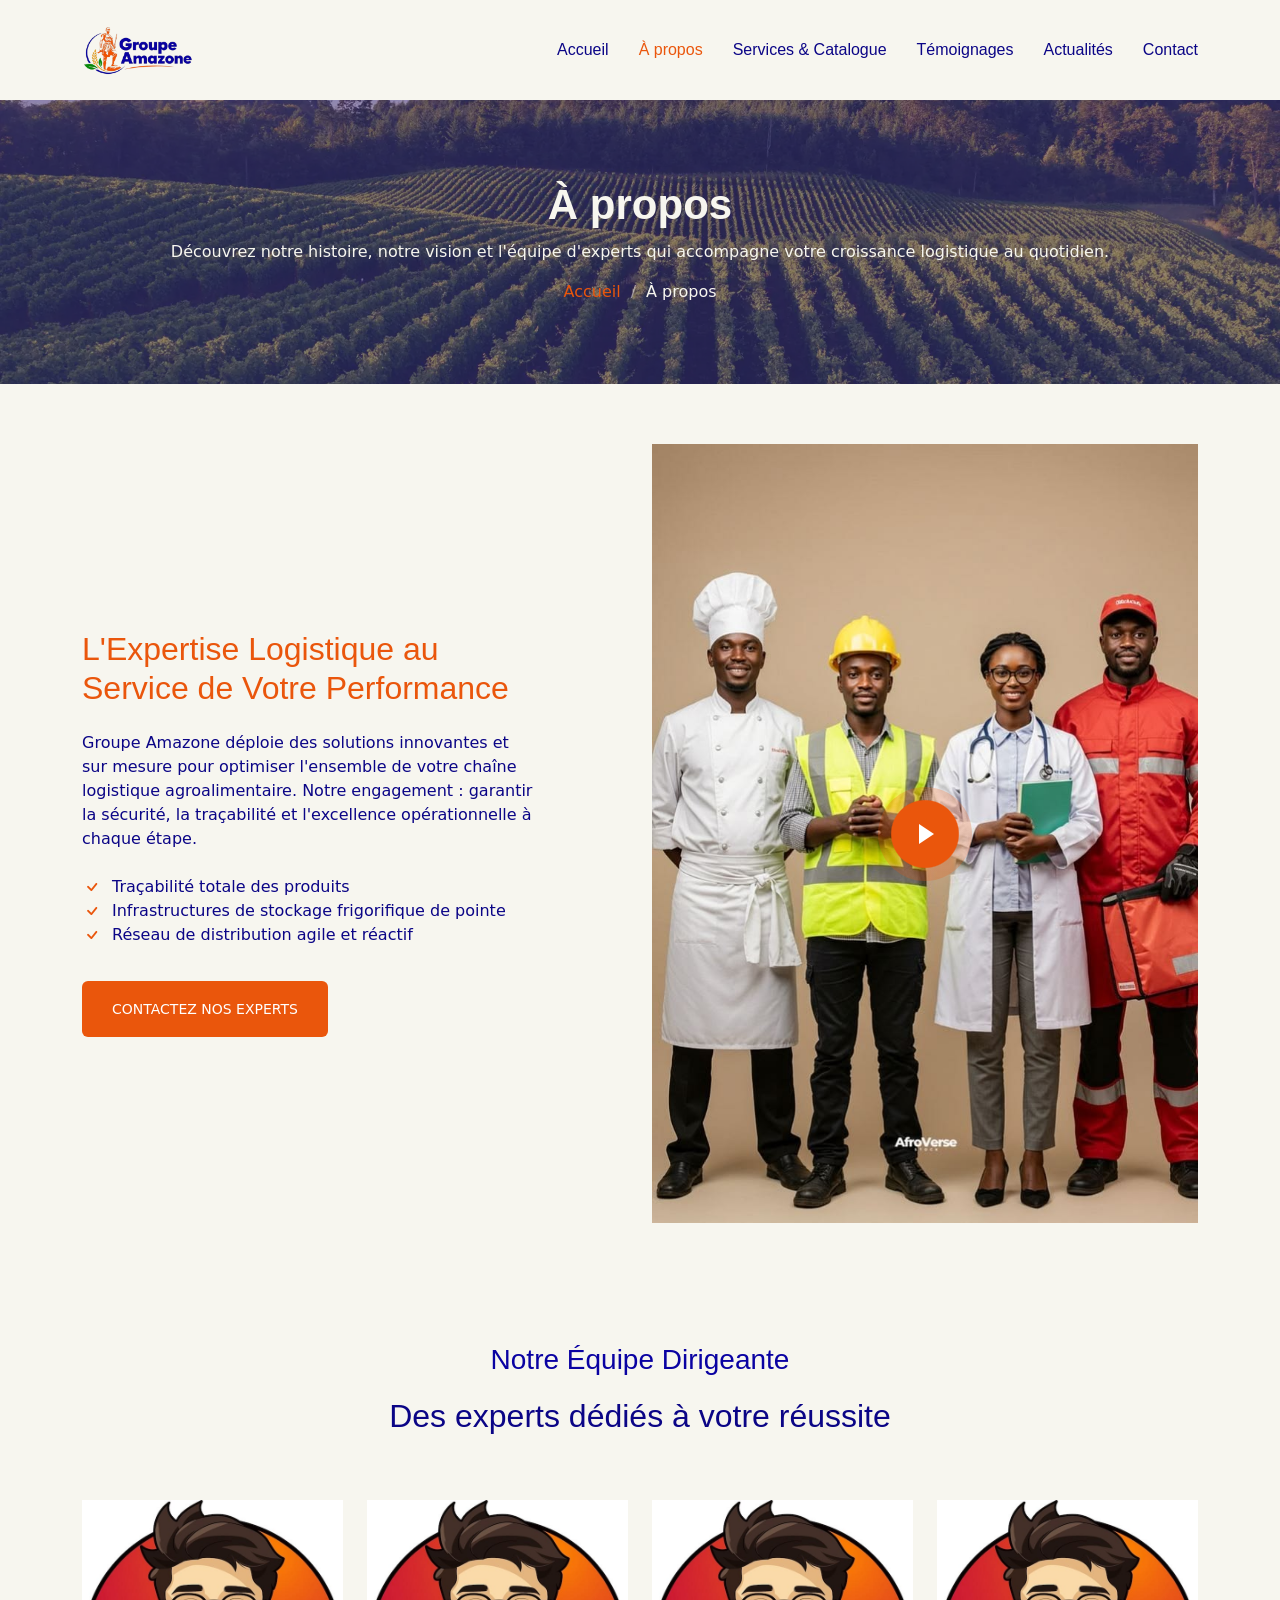
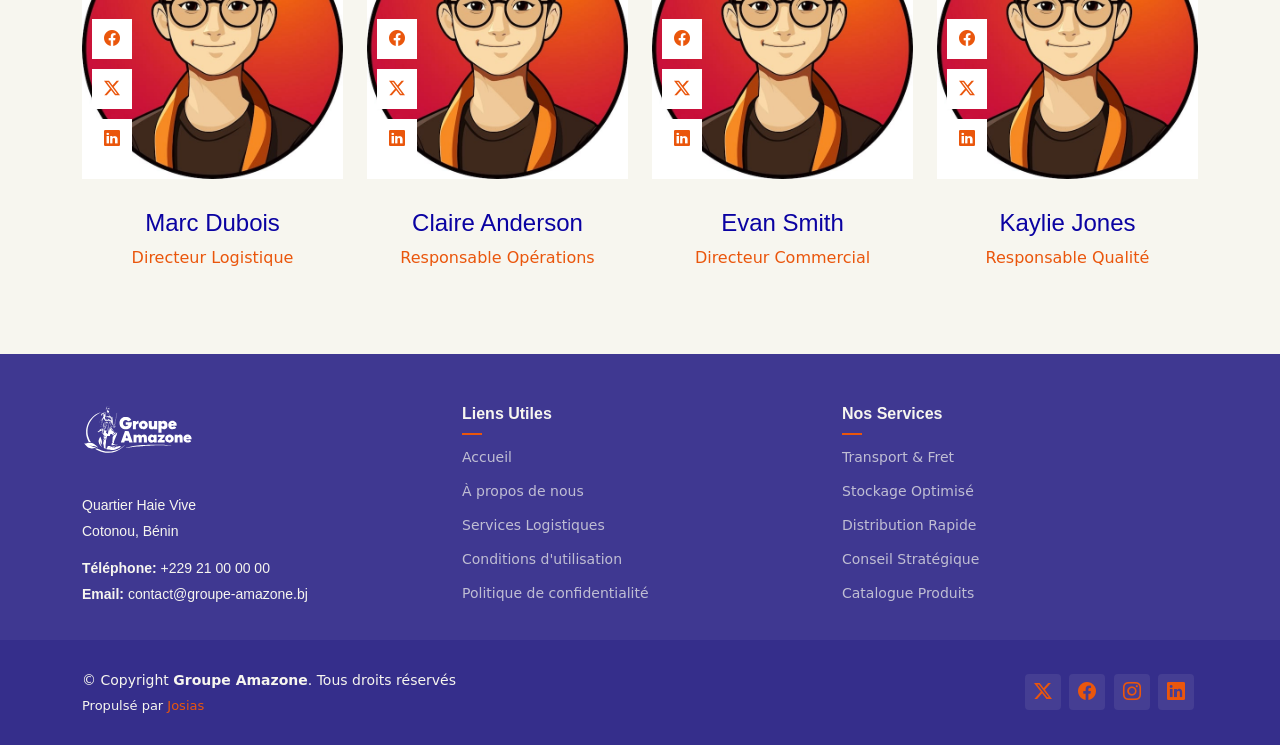
==== commit 3eb17bdc: "Mise à jour visuelle globale : harmonisation de la page services, ajout des assets locaux et personn" ====
--- a/about.html
+++ b/about.html
@@ -15,7 +15,9 @@
   <!-- Fonts -->
   <link href="https://fonts.googleapis.com" rel="preconnect">
   <link href="https://fonts.gstatic.com" rel="preconnect" crossorigin>
-  <link href="https://fonts.googleapis.com/css2?family=Open+Sans:ital,wght@0,300;0,400;0,500;0,600;0,700;0,800;1,300;1,400;1,500;1,600;1,700;1,800&family=Marcellus:wght@400&display=swap" rel="stylesheet">
+  <link
+    href="https://fonts.googleapis.com/css2?family=Open+Sans:ital,wght@0,300;0,400;0,500;0,600;0,700;0,800;1,300;1,400;1,500;1,600;1,700;1,800&family=Marcellus:wght@400&display=swap"
+    rel="stylesheet">
 
   <!-- Vendor CSS Files -->
   <link href="assets/vendor/bootstrap/css/bootstrap.min.css" rel="stylesheet">
@@ -63,10 +65,12 @@
   <main class="main">
 
     <!-- Page Title -->
-    <div class="page-title dark-background" data-aos="fade" style="background-image: url(assets/img/page-title-bg.webp);">
+    <div class="page-title dark-background" data-aos="fade"
+      style="background-image: url(assets/img/page-title-bg.webp);">
       <div class="container position-relative">
         <h1>À propos</h1>
-        <p>Découvrez notre histoire, notre vision et l'équipe d'experts qui accompagne votre croissance logistique au quotidien.</p>
+        <p>Découvrez notre histoire, notre vision et l'équipe d'experts qui accompagne votre croissance logistique au
+          quotidien.</p>
         <nav class="breadcrumbs">
           <ol>
             <li><a href="index.html">Accueil</a></li>
@@ -82,7 +86,7 @@
       <div class="container">
         <div class="row gy-4 justify-content-between align-items-center">
           <div class="col-lg-6 order-lg-2 position-relative" data-aos="zoom-out">
-            <img src="assets/img/img_sq_1.jpg" alt="Image" class="img-fluid">
+            <img src="expertisereconnu.jpg" alt="Image" class="img-fluid">
             <a href="https://www.youtube.com/watch?v=Y7f98aduVJ8" class="glightbox pulsating-play-btn">
               <span class="play"><i class="bi bi-play-fill"></i></span>
             </a>
@@ -90,7 +94,9 @@
           <div class="col-lg-5 order-lg-1" data-aos="fade-up" data-aos-delay="100">
             <h2 class="content-title mb-4">L'Expertise Logistique au Service de Votre Performance</h2>
             <p class="mb-4">
-              Groupe Amazone déploie des solutions innovantes et sur mesure pour optimiser l'ensemble de votre chaîne logistique agroalimentaire. Notre engagement : garantir la sécurité, la traçabilité et l'excellence opérationnelle à chaque étape.
+              Groupe Amazone déploie des solutions innovantes et sur mesure pour optimiser l'ensemble de votre chaîne
+              logistique agroalimentaire. Notre engagement : garantir la sécurité, la traçabilité et l'excellence
+              opérationnelle à chaque étape.
             </p>
             <ul class="list-unstyled list-check">
               <li>Traçabilité totale des produits</li>
@@ -119,7 +125,7 @@
             <div class="col-lg-3 col-md-6 mb-4">
               <div class="person">
                 <figure>
-                  <img src="assets/img/team/team-1.jpg" alt="Image" class="img-fluid">
+                  <img src="userdoe.jpg" alt="Image" class="img-fluid">
                   <div class="social">
                     <a href="#"><span class="bi bi-facebook"></span></a>
                     <a href="#"><span class="bi bi-twitter-x"></span></a>
@@ -136,7 +142,7 @@
             <div class="col-lg-3 col-md-6 mb-4">
               <div class="person">
                 <figure>
-                  <img src="assets/img/team/team-2.jpg" alt="Image" class="img-fluid">
+                  <img src="userdoe.jpg" alt="Image" class="img-fluid">
                   <div class="social">
                     <a href="#"><span class="bi bi-facebook"></span></a>
                     <a href="#"><span class="bi bi-twitter-x"></span></a>
@@ -153,7 +159,7 @@
             <div class="col-lg-3 col-md-6 mb-4">
               <div class="person">
                 <figure>
-                  <img src="assets/img/team/team-3.jpg" alt="Image" class="img-fluid">
+                  <img src="userdoe.jpg" alt="Image" class="img-fluid">
                   <div class="social">
                     <a href="#"><span class="bi bi-facebook"></span></a>
                     <a href="#"><span class="bi bi-twitter-x"></span></a>
@@ -170,7 +176,7 @@
             <div class="col-lg-3 col-md-6 mb-4">
               <div class="person">
                 <figure>
-                  <img src="assets/img/team/team-4.jpg" alt="Image" class="img-fluid">
+                  <img src="userdoe.jpg" alt="Image" class="img-fluid">
                   <div class="social">
                     <a href="#"><span class="bi bi-facebook"></span></a>
                     <a href="#"><span class="bi bi-twitter-x"></span></a>
@@ -192,213 +198,263 @@
 
     <!-- Services Section -->
     <div style="display: none;">
-    <section id="services" class="services section">
-
-      <!-- Section Title -->
-      <div class="container section-title" data-aos="fade-up">
-        <h2>SERVICES</h2>
-        <p>Providing Fresh Produce Every Single Day</p>
-      </div><!-- End Section Title -->
-      <div class="content">
-        <div class="container">
-          <div class="row g-0">
-            <div class="col-lg-3 col-md-6">
-              <div class="service-item">
-                <span class="number">01</span>
-                <div class="service-item-icon">
-                  <svg xmlns="http://www.w3.org/2000/svg" version="1.1" xmlns:xlink="http://www.w3.org/1999/xlink" width="80" height="80" x="0" y="0" viewBox="0 0 509.435 509.435" style="enable-background: new 0 0 512 512" xml:space="preserve" class="">
-                    <g>
-                      <path d="M7.506 347.639c.994 0 2.005-.199 2.976-.619l62.037-26.857a7.5 7.5 0 0 0 3.903-9.862 7.5 7.5 0 0 0-9.862-3.903L4.523 333.255a7.501 7.501 0 0 0 2.983 14.384zM500.883 283.197c-10.953-10.952-28.175-11.423-39.689-1.267l-10.034-13.307c-19.783-26.239-46.1-46.623-76.103-58.948a7.5 7.5 0 0 0-5.699 13.875c11.136 4.575 21.708 10.382 31.567 17.249h-22.621c-4.143 0-7.5 3.358-7.5 7.5s3.357 7.5 7.5 7.5h41.188a169.382 169.382 0 0 1 19.691 21.855l11.048 14.652-71.171 67.597h-19.48a35.772 35.772 0 0 0 6.775-20.976c0-19.837-16.139-35.975-35.976-35.975h-75.023l-48.33-15.005a160.871 160.871 0 0 0-37.992-6.934l2.533-3.359a169.852 169.852 0 0 1 19.67-21.855h27.398c4.143 0 7.5-3.358 7.5-7.5s-3.357-7.5-7.5-7.5h-8.848a165.125 165.125 0 0 1 38.01-19.73c28.992-10.532 60.376-12.89 90.754-6.821a7.498 7.498 0 0 0 8.824-5.885 7.5 7.5 0 0 0-5.885-8.824 184.517 184.517 0 0 0-28.616-3.4v-83.727h64.189c43.49 0 78.872-35.382 78.872-78.872V22.488c0-8.712-7.088-15.801-15.801-15.801h-51.729c-4.143 0-7.5 3.358-7.5 7.5s3.357 7.5 7.5 7.5h51.729c.441 0 .801.359.801.801v11.051c0 35.219-28.653 63.872-63.872 63.872h-64.189V85.559c0-28.082 18.793-53.262 45.701-61.234a7.5 7.5 0 1 0-4.261-14.382c-15.972 4.732-30.338 14.681-40.451 28.015-10.46 13.79-15.988 30.25-15.988 47.601v16.416c-9.59-9.839-22.97-15.965-37.762-15.965h-43.432c-6.193 0-11.232 5.039-11.232 11.232v23.629c0 29.093 23.669 52.762 52.763 52.762h39.663v22.475a183.375 183.375 0 0 0-55.199 10.86c-32.974 11.978-61.705 33.297-83.085 61.653l-9.313 12.351a161.07 161.07 0 0 0-54.289 12.692 7.5 7.5 0 0 0-3.949 9.844 7.498 7.498 0 0 0 9.844 3.949c31.858-13.616 67.62-15.458 100.696-5.188l49.416 15.343c.72.224 1.47.337 2.224.337h76.161c11.566 0 20.976 9.409 20.976 20.975s-9.409 20.976-20.976 20.976h-71.803c-4.143 0-7.5 3.358-7.5 7.5s3.357 7.5 7.5 7.5h123.477a7.5 7.5 0 0 0 5.165-2.062l83.48-79.289c5.56-5.279 14.158-5.167 19.577.252a13.957 13.957 0 0 1 .853 18.9l-80.942 97.046a37.161 37.161 0 0 1-21.112 12.581L259.57 448.474c-20.377 4.113-41.89 1.365-60.575-7.739l-53.332-25.982a7.507 7.507 0 0 0-6.884.162L3.903 488.665a7.5 7.5 0 0 0 7.197 13.161l131.475-71.888 49.849 24.285c21.631 10.538 46.53 13.72 70.114 8.957l129.506-26.146a52.209 52.209 0 0 0 29.663-17.677l80.942-97.046c9.682-11.61 8.923-28.426-1.766-39.114zM258.212 158.634c-20.822 0-37.763-16.94-37.763-37.762V101.01h39.664c20.822 0 37.762 16.94 37.762 37.762v19.861h-39.663z" fill="currentColor" opacity="1" data-original="currentColor"></path>
-                      <path d="M319.171 240.778a7.5 7.5 0 0 0-7.5-7.5h-9.43c-4.143 0-7.5 3.358-7.5 7.5s3.357 7.5 7.5 7.5h9.43a7.5 7.5 0 0 0 7.5-7.5zM272.068 264.08c-4.143 0-7.5 3.358-7.5 7.5s3.357 7.5 7.5 7.5h34.888c4.143 0 7.5-3.358 7.5-7.5s-3.357-7.5-7.5-7.5zM400.305 307.996c4.143 0 7.5-3.358 7.5-7.5s-3.357-7.5-7.5-7.5h-8.172c-4.143 0-7.5 3.358-7.5 7.5s3.357 7.5 7.5 7.5z" fill="currentColor" opacity="1" data-original="currentColor"></path>
-                    </g>
-                  </svg>
-                </div>
-                <div class="service-item-content">
-                  <h3 class="service-heading">Planting</h3>
-                  <p>
-                    Gravida sodales condimentum pellen tesq accumsan orci quam
-                    sagittis sapie
-                  </p>
-                </div>
-              </div>
-            </div>
-            <div class="col-lg-3 col-md-6">
-              <div class="service-item">
-                <span class="number">02</span>
-                <div class="service-item-icon">
-                  <svg xmlns="http://www.w3.org/2000/svg" version="1.1" xmlns:xlink="http://www.w3.org/1999/xlink" width="80" height="80" x="0" y="0" viewBox="0 0 514.314 514.314" style="enable-background: new 0 0 512 512" xml:space="preserve" class="">
-                    <g>
-                      <path d="M434.176 51.297h72.639c4.143 0 7.5-3.358 7.5-7.5s-3.357-7.5-7.5-7.5h-72.639c-4.143 0-7.5 3.358-7.5 7.5s3.357 7.5 7.5 7.5zM117.994 54.791h30.852c5.47 6.605 13.729 10.82 22.955 10.82h42.865l35.886 35.886c8.246 8.246 19.209 12.787 30.869 12.787h8.32c4.143 0 7.5-3.358 7.5-7.5s-3.357-7.5-7.5-7.5h-8.32c-7.654 0-14.85-2.981-20.262-8.393l-38.083-38.083a7.5 7.5 0 0 0-5.304-2.197H171.8c-8.159 0-14.797-6.638-14.797-14.797s6.638-14.797 14.797-14.797h123.757a66.756 66.756 0 0 1 35.416 10.157l30.374 18.983a7.497 7.497 0 0 0 3.975 1.14h36.891c4.143 0 7.5-3.358 7.5-7.5s-3.357-7.5-7.5-7.5h-34.739l-28.551-17.843a81.742 81.742 0 0 0-43.365-12.437H171.801c-16.43 0-29.797 13.367-29.797 29.798 0 1.349.099 2.675.273 3.977h-24.283a7.5 7.5 0 1 0 0 14.999zM30.38 144.476h20.344a29.724 29.724 0 0 0-4.003 14.921c0 14.399 10.225 26.453 23.795 29.288a29.746 29.746 0 0 0-4.371 15.555c0 16.499 13.423 29.921 29.921 29.921h131.637a7.5 7.5 0 0 0 7.498-7.688 7.5 7.5 0 0 0-8.307-7.311H96.065c-8.228 0-14.921-6.694-14.921-14.921s6.693-14.921 14.921-14.921H163.9c4.143 0 7.5-3.358 7.5-7.5s-3.357-7.5-7.5-7.5H76.643c-8.228 0-14.922-6.694-14.922-14.921s6.694-14.921 14.922-14.921H163.9c4.143 0 7.5-3.358 7.5-7.5s-3.357-7.5-7.5-7.5H30.38c-8.228 0-14.921-6.694-14.921-14.921s6.693-14.921 14.921-14.921H163.9c4.143 0 7.5-3.358 7.5-7.5s-3.357-7.5-7.5-7.5H62.547c-8.228 0-14.921-6.694-14.921-14.921s6.693-14.921 14.921-14.921h23.485c4.143 0 7.5-3.358 7.5-7.5s-3.357-7.5-7.5-7.5H62.547c-16.498 0-29.921 13.423-29.921 29.921a29.719 29.719 0 0 0 4.003 14.921H30.38C13.882 84.636.459 98.059.459 114.557s13.423 29.919 29.921 29.919zM506.814 196.74H389.248a7.497 7.497 0 0 0-4.629 1.599l-5.613 4.403c-13.495 10.588-30.375 16.42-47.529 16.42h-12.272a7.5 7.5 0 0 0-8.309 7.5 7.5 7.5 0 0 0 7.5 7.5h13.081c20.496 0 40.664-6.967 56.788-19.618l3.574-2.804h114.976a7.5 7.5 0 1 0-.001-15z" fill="currentColor" opacity="1" data-original="currentColor" class=""></path>
-                      <path d="M192.215 150.164c0 15.372 12.506 27.878 27.878 27.878s27.879-12.506 27.879-27.878-12.507-27.878-27.879-27.878-27.878 12.506-27.878 27.878zm40.757 0c0 7.101-5.777 12.878-12.879 12.878-7.101 0-12.878-5.777-12.878-12.878s5.777-12.878 12.878-12.878c7.101-.001 12.879 5.777 12.879 12.878zM273.049 203.771c-12.599 0-22.848 10.25-22.848 22.848s10.249 22.847 22.848 22.847 22.848-10.249 22.848-22.847-10.25-22.848-22.848-22.848zm0 30.695c-4.327 0-7.848-3.52-7.848-7.847s3.521-7.848 7.848-7.848 7.848 3.521 7.848 7.848-3.521 7.847-7.848 7.847zM474.178 493.298h-9.202l-73.199-62.323c-3.155-2.686-7.888-2.305-10.573.849s-2.305 7.887.849 10.572l59.785 50.902H43.105l108.164-92.092a77.855 77.855 0 0 1 50.423-18.558h81.558a77.851 77.851 0 0 1 50.423 18.558l24.029 20.458a7.498 7.498 0 0 0 10.573-.849 7.5 7.5 0 0 0-.849-10.572l-24.029-20.458a92.867 92.867 0 0 0-60.147-22.137h-51.158v-26.806h15.44c24.205 0 43.896-19.692 43.896-43.897v-8.808c0-6.785-5.52-12.305-12.305-12.305h-18.135c-19.99 0-36.891 13.437-42.174 31.749-5.716-4.945-13.156-7.947-21.29-7.947h-15.061c-6.942 0-12.591 5.648-12.591 12.592v7.399c0 17.97 14.619 32.589 32.589 32.589h14.629v15.433h-15.399a92.867 92.867 0 0 0-60.147 22.137L19.967 493.298H7.5c-4.143 0-7.5 3.358-7.5 7.5s3.357 7.5 7.5 7.5h466.678a7.5 7.5 0 0 0 0-15zM232.092 319.73c0-15.934 12.963-28.897 28.897-28.897h15.439v6.112c0 15.934-12.963 28.897-28.896 28.897h-15.44zm-16.978 17.485h-12.651c-9.698 0-17.589-7.89-17.589-17.589v-4.991h12.651c9.698 0 17.589 7.89 17.589 17.589z" fill="currentColor" opacity="1" data-original="currentColor" class=""></path>
-                      <path d="M178.358 429.065c0 13.218 10.754 23.972 23.972 23.972s23.972-10.753 23.972-23.972-10.754-23.972-23.972-23.972-23.972 10.753-23.972 23.972zm32.944 0c0 4.947-4.024 8.972-8.972 8.972s-8.972-4.025-8.972-8.972 4.024-8.972 8.972-8.972 8.972 4.024 8.972 8.972zM252.23 445.536c0 15.706 12.777 28.484 28.483 28.484s28.484-12.778 28.484-28.484-12.778-28.484-28.484-28.484-28.483 12.778-28.483 28.484zm41.968 0c0 7.435-6.049 13.484-13.484 13.484s-13.483-6.049-13.483-13.484 6.049-13.484 13.483-13.484c7.435 0 13.484 6.049 13.484 13.484z" fill="currentColor" opacity="1" data-original="currentColor" class=""></path>
-                    </g>
-                  </svg>
-                </div>
-                <div class="service-item-content">
-                  <h3 class="service-heading">Mulching</h3>
-                  <p>
-                    Gravida sodales condimentum pellen tesq accumsan orci quam
-                    sagittis sapie
-                  </p>
-                </div>
-              </div>
-            </div>
-            <div class="col-lg-3 col-md-6">
-              <div class="service-item">
-                <span class="number">03</span>
-                <div class="service-item-icon">
-                  <svg xmlns="http://www.w3.org/2000/svg" version="1.1" xmlns:xlink="http://www.w3.org/1999/xlink" width="80" height="80" x="0" y="0" viewBox="0 0 516.53 516.53" style="enable-background: new 0 0 512 512" xml:space="preserve" class="">
-                    <g>
-                      <path d="M504.085 341.447a113.617 113.617 0 0 0-11.524-27.805c3.866-6.212 3.104-14.506-2.288-19.897l-5.804-5.804v-67.388c0-10.907-8.398-19.878-19.066-20.817V73.099h4.012c8.301 0 15.054-6.753 15.054-15.054V37.599c0-8.301-6.753-15.054-15.054-15.054h-23.242a7.5 7.5 0 0 0 0 15l23.296.054-.054 20.5-241.554-.054.054-20.5H414.21a7.5 7.5 0 0 0 0-15H227.916c-8.301 0-15.054 6.753-15.054 15.054v20.446c0 8.301 6.753 15.054 15.054 15.054h14.719L231.27 201.13c-5.215 2.077-9.463 6.215-11.642 11.675l-14.014 35.128h-27.323l-24.417-28.857a16.73 16.73 0 0 0-12.795-5.936H99.071c-9.242 0-16.761 7.519-16.761 16.761v18.66a44.759 44.759 0 0 0-35.97 33.278L24.937 367.09C9.676 380.359 0 399.894 0 421.658c0 39.881 32.446 72.327 72.328 72.327 37.349 0 68.174-28.457 71.938-64.827h25.905v12.546c0 8.282 6.738 15.02 15.02 15.02h64.364c8.282 0 15.02-6.738 15.02-15.02v-12.546h29.374c-3.278 6.098-2.356 13.875 2.785 19.016l19.555 19.554a16 16 0 0 0 11.388 4.718c3.045 0 5.961-.839 8.506-2.431a113.556 113.556 0 0 0 27.808 11.525c1.662 7.123 8.064 12.445 15.686 12.445h27.655c7.602 0 13.99-5.293 15.672-12.441a113.582 113.582 0 0 0 27.814-11.525 15.986 15.986 0 0 0 8.514 2.427c4.302 0 8.346-1.675 11.388-4.717l19.555-19.555c5.396-5.396 6.156-13.7 2.29-19.901a113.607 113.607 0 0 0 11.522-27.801c7.123-1.662 12.445-8.064 12.445-15.686v-27.655c-.002-7.621-5.324-14.023-12.447-15.684zm-53.681-141.805h-15.681V73.099h15.681zM419.723 73.099v126.543h-142.46l11.233-126.543zm-146.286 0-11.233 126.543h-15.743l11.234-126.543zM99.071 228.14h42.008c.519 0 1.008.227 1.344.624l16.219 19.169H97.311v-18.032c0-.971.79-1.761 1.76-1.761zm-51.11 108.845h167.157c12.315 0 22.334-10.019 22.334-22.334v-16.152c0-12.315-10.019-22.334-22.334-22.334h-77.364a7.5 7.5 0 0 0 0 15h77.364c4.044 0 7.334 3.29 7.334 7.334v16.152c0 4.044-3.29 7.334-7.334 7.334H51.727l7.738-30.821h46.327a7.5 7.5 0 0 0 0-15h-40.76a29.774 29.774 0 0 1 24.779-13.231h120.886a7.5 7.5 0 0 0 6.966-4.721l15.897-39.849a5.883 5.883 0 0 1 5.49-3.721h224.51a5.916 5.916 0 0 1 5.91 5.91v52.522c-5.348-4.343-12.853-4.747-18.636-1.165a113.598 113.598 0 0 0-27.818-11.532c-1.662-7.123-8.063-12.445-15.685-12.445h-27.655c-7.602 0-13.99 5.294-15.672 12.441a113.583 113.583 0 0 0-27.818 11.527c-6.213-3.868-14.506-3.104-19.897 2.288l-19.555 19.555c-5.375 5.375-6.149 13.637-2.28 19.884a113.572 113.572 0 0 0-11.531 27.818c-7.123 1.662-12.445 8.063-12.445 15.685v27.655c0 7.602 5.293 13.99 12.441 15.672 1.242 4.67 2.784 9.24 4.603 13.699h-24.12c-2.277-5.402-7.626-9.204-13.847-9.204h-64.364c-6.221 0-11.569 3.802-13.847 9.204h-27.078c-3.764-36.371-34.589-64.828-71.938-64.828a71.896 71.896 0 0 0-28.994 6.086zm24.367 142c-31.61 0-57.328-25.717-57.328-57.327s25.717-57.328 57.328-57.328 57.327 25.717 57.327 57.328-25.717 57.327-57.327 57.327zm177.24-37.262h-.013l-64.384-.02.02-21.75 64.384.02zm251.962-56.937c0 .609-.496 1.105-1.189 1.105-4.816 0-8.956 3.287-10.065 7.992a98.695 98.695 0 0 1-12.139 29.288c-2.543 4.113-1.939 9.365 1.447 12.75l.084.084a1.105 1.105 0 0 1 0 1.562l-19.555 19.555a1.085 1.085 0 0 1-.781.323c-.208 0-.514-.056-.761-.303a3.326 3.326 0 0 0-.084-.084c-3.406-3.407-8.658-4.01-12.77-1.467a98.657 98.657 0 0 1-29.288 12.138c-4.706 1.11-7.992 5.25-7.992 10.15 0 .609-.496 1.105-1.104 1.105h-27.655c-.609 0-1.105-.496-1.105-1.189 0-4.816-3.287-8.956-7.992-10.066a98.69 98.69 0 0 1-29.287-12.137 10.35 10.35 0 0 0-5.455-1.561c-2.68 0-5.338 1.049-7.38 3.091a1.085 1.085 0 0 1-.781.323c-.208 0-.513-.056-.781-.324l-19.555-19.555c-.431-.431-.431-1.132.064-1.627 3.406-3.406 4.009-8.657 1.466-12.77a98.66 98.66 0 0 1-12.138-29.287c-1.11-4.706-5.25-7.992-10.15-7.992a1.107 1.107 0 0 1-1.105-1.105V357.13c0-.609.496-1.104 1.189-1.104 4.816 0 8.956-3.287 10.066-7.992a98.661 98.661 0 0 1 12.138-29.288c2.542-4.112 1.939-9.364-1.531-12.833a1.106 1.106 0 0 1 0-1.563l19.555-19.555c.431-.431 1.132-.431 1.626.064 3.407 3.408 8.658 4.011 12.77 1.467a98.666 98.666 0 0 1 29.288-12.138c4.706-1.11 7.992-5.25 7.992-10.15 0-.609.496-1.105 1.105-1.105h27.655c.609 0 1.104.496 1.104 1.189 0 4.816 3.287 8.956 7.992 10.066a98.664 98.664 0 0 1 29.288 12.139c4.113 2.543 9.365 1.939 12.833-1.531a1.107 1.107 0 0 1 1.563 0l19.555 19.555c.431.431.431 1.132-.062 1.625-3.408 3.406-4.012 8.658-1.468 12.771a98.666 98.666 0 0 1 12.138 29.288c1.11 4.706 5.25 7.992 10.066 7.992h.084c.609 0 1.105.496 1.105 1.104z" fill="currentColor" opacity="1" data-original="currentColor" class=""></path>
-                      <path d="M454.895 335.721a7.5 7.5 0 0 0-3.834 9.889 62.412 62.412 0 0 1 5.335 25.349c0 34.678-28.213 62.891-62.891 62.891s-62.891-28.213-62.891-62.891c0-34.679 28.213-62.892 62.891-62.892a62.934 62.934 0 0 1 40.397 14.703 7.5 7.5 0 0 0 10.566-.923 7.5 7.5 0 0 0-.923-10.566 77.96 77.96 0 0 0-50.041-18.213c-42.949 0-77.891 34.942-77.891 77.892 0 42.949 34.942 77.891 77.891 77.891s77.891-34.942 77.891-77.891c0-10.895-2.224-21.46-6.611-31.403a7.5 7.5 0 0 0-9.889-3.836zM72.328 381.807c-21.974 0-39.851 17.877-39.851 39.851s17.877 39.851 39.851 39.851 39.851-17.877 39.851-39.851-17.878-39.851-39.851-39.851zm0 64.702c-13.703 0-24.851-11.148-24.851-24.851s11.148-24.851 24.851-24.851 24.851 11.148 24.851 24.851-11.149 24.851-24.851 24.851z" fill="currentColor" opacity="1" data-original="currentColor" class=""></path>
-                      <path d="M393.504 328.829c-23.23 0-42.13 18.899-42.13 42.13 0 23.23 18.899 42.129 42.13 42.129s42.13-18.899 42.13-42.129-18.9-42.13-42.13-42.13zm0 69.26c-14.959 0-27.13-12.17-27.13-27.129s12.17-27.13 27.13-27.13 27.13 12.17 27.13 27.13c0 14.958-12.171 27.129-27.13 27.129zM249.861 265.585a7.487 7.487 0 0 0 2.663.491 7.503 7.503 0 0 0 7.013-4.838l9.438-24.841a7.5 7.5 0 0 0-14.022-5.328l-9.438 24.841a7.499 7.499 0 0 0 4.346 9.675zM285.384 265.585a7.487 7.487 0 0 0 2.663.491 7.502 7.502 0 0 0 7.012-4.838l9.439-24.841a7.5 7.5 0 0 0-4.347-9.675 7.5 7.5 0 0 0-9.675 4.347l-9.439 24.841a7.5 7.5 0 0 0 4.347 9.675z" fill="currentColor" opacity="1" data-original="currentColor" class=""></path>
-                    </g>
-                  </svg>
-                </div>
-                <div class="service-item-content">
-                  <h3 class="service-heading">Plowing</h3>
-                  <p>
-                    Gravida sodales condimentum pellen tesq accumsan orci quam
-                    sagittis sapie
-                  </p>
-                </div>
-              </div>
-            </div>
-            <div class="col-lg-3 col-md-6">
-              <div class="service-item">
-                <span class="number">04</span>
-                <div class="service-item-icon">
-                  <svg xmlns="http://www.w3.org/2000/svg" version="1.1" xmlns:xlink="http://www.w3.org/1999/xlink" width="80" height="80" x="0" y="0" viewBox="0 0 509.389 509.389" style="enable-background: new 0 0 512 512" xml:space="preserve" class="">
-                    <g>
-                      <path d="M495.69 14.267A46.636 46.636 0 0 0 458.364.766a46.637 46.637 0 0 0-34.257 20.05l-24.614 35.749a309.594 309.594 0 0 1-37.289 44.521 7.5 7.5 0 0 0 10.544 10.668 324.596 324.596 0 0 0 39.1-46.684l24.614-35.749a31.674 31.674 0 0 1 23.268-13.618 31.66 31.66 0 0 1 25.354 9.17 31.681 31.681 0 0 1 9.171 25.355 31.679 31.679 0 0 1-13.618 23.267l-35.75 24.615a324.066 324.066 0 0 0-59.859 53.246l-22.502 25.667a5.412 5.412 0 0 1-3.933 1.86c-1.518.071-2.966-.518-4.047-1.599l-21.873-21.872c-1.081-1.082-1.649-2.52-1.599-4.048s.711-2.925 1.86-3.933l15.802-13.854a7.5 7.5 0 0 0-9.889-11.279l-15.802 13.854a20.546 20.546 0 0 0-6.964 14.719 20.37 20.37 0 0 0 .64 5.69l-35.241 35.241c-7.726-5.323-17.119-7.656-26.65-6.449-8.734 1.104-16.614 5.058-22.612 11.157l-37.903-37.903a28.552 28.552 0 0 0-22.3-8.292 28.547 28.547 0 0 0-20.847 11.457c-23.749 31.972-43.447 60.009-60.222 85.713a7.5 7.5 0 0 0 6.275 11.6 7.495 7.495 0 0 0 6.288-3.402c16.606-25.447 36.135-53.239 59.7-84.966a13.562 13.562 0 0 1 9.903-5.441 13.585 13.585 0 0 1 10.595 3.939l39.789 39.789-63.489 107.398c-5.606 9.484-4.179 21.121 3.554 28.957 4.724 4.785 10.89 7.271 17.211 7.271 4.233-.001 8.536-1.115 12.519-3.399l40.792-24.114a7.499 7.499 0 1 0-7.632-12.912l-40.706 24.064c-4.745 2.723-9.055 1.038-11.506-1.446-1.129-1.144-4.561-5.302-1.318-10.787L239.37 211.63c3.736-6.32 10.058-10.474 17.342-11.395 7.292-.918 14.44 1.529 19.633 6.722l25.938 25.938c5.187 5.186 7.654 12.36 6.771 19.686-.878 7.28-4.911 13.598-10.99 17.288l-44.019 26.021a7.5 7.5 0 0 0 7.632 12.912l38.725-22.893 40.397 40.396a13.558 13.558 0 0 1 3.938 10.564 13.606 13.606 0 0 1-5.428 9.926c-54.818 40.993-97.27 69.301-137.646 91.785-50.099 27.898-95.647 45.713-139.25 54.462-13.202 2.648-26.235-1.337-35.759-10.935a40.033 40.033 0 0 1-10.799-36.472c10.129-48.517 33.232-101.845 70.63-163.033a7.501 7.501 0 0 0-12.799-7.823c-38.309 62.679-62.028 117.563-72.515 167.79-3.796 18.186 1.75 36.916 14.835 50.103 10.368 10.45 24.27 16.146 38.625 16.145 3.564 0 7.159-.352 10.732-1.068 45.149-9.06 92.12-27.398 143.597-56.063 40.984-22.823 83.956-51.469 139.331-92.878a28.597 28.597 0 0 0 11.407-20.864 28.554 28.554 0 0 0-8.292-22.245l-38.525-38.525c6.079-6.031 10.002-13.987 11.063-22.799 1.106-9.18-1.037-18.215-5.937-25.753l35.39-35.39a20.4 20.4 0 0 0 5.022.654 20.546 20.546 0 0 0 15.384-6.975l22.502-25.667a309.032 309.032 0 0 1 57.086-50.779l35.749-24.614a46.635 46.635 0 0 0 20.05-34.256 46.63 46.63 0 0 0-13.5-37.328zM340.732 184.685l-32.723 32.723-15.459-15.459 32.723-32.723z" fill="currentColor" opacity="1" data-original="currentColor"></path>
-                    </g>
-                  </svg>
-                </div>
-                <div class="service-item-content">
-                  <h3 class="service-heading">Mowing</h3>
-                  <p>
-                    Gravida sodales condimentum pellen tesq accumsan orci quam
-                    sagittis sapie
-                  </p>
-                </div>
-              </div>
-            </div>
-
-            <div class="col-lg-3 col-md-6">
-              <div class="service-item">
-                <span class="number">05</span>
-                <div class="service-item-icon">
-                  <svg xmlns="http://www.w3.org/2000/svg" version="1.1" xmlns:xlink="http://www.w3.org/1999/xlink" width="80" height="80" x="0" y="0" viewBox="0 0 513.089 513.089" style="enable-background: new 0 0 512 512" xml:space="preserve" class="">
-                    <g>
-                      <path d="M194.209 386.877a7.497 7.497 0 0 0-9.15 5.363 75.07 75.07 0 0 0-2.428 18.947c0 13.789 3.615 27 10.454 38.204a7.494 7.494 0 0 0 10.308 2.495 7.5 7.5 0 0 0 2.494-10.309c-5.401-8.851-8.257-19.359-8.257-30.39a60.09 60.09 0 0 1 1.941-15.16 7.497 7.497 0 0 0-5.362-9.15z" fill="currentColor" opacity="1" data-original="currentColor"></path>
-                      <path d="M382.56 0h-27.319c-12.654 0-25.236 3.119-36.386 9.021a7.5 7.5 0 0 0 7.018 13.258c9.124-4.83 19.005-7.278 29.368-7.278h27.222v12.022c0 34.679-28.213 62.892-62.892 62.892h-27.222V77.893c0-13.309 4.12-26.038 11.914-36.811a7.5 7.5 0 0 0-12.153-8.793c-9.657 13.347-14.762 29.117-14.762 45.604V119.154a88.294 88.294 0 0 1-14.296 48.23l-20.501 31.543a46.65 46.65 0 0 0-9.615-13.916l-1.273-1.273v-14.053c0-21.604-9.58-41.872-26.284-55.608a7.5 7.5 0 0 0-9.528 11.586c13.226 10.876 20.812 26.922 20.812 44.022v9.66h-29.069c-31.412 0-56.968-25.556-56.968-56.968v-9.66h29.069c3.454 0 6.976.329 10.467.977a7.5 7.5 0 0 0 2.738-14.748 72.57 72.57 0 0 0-13.205-1.229h-31.883c-6.72 0-12.187 5.467-12.187 12.186v12.474c0 39.684 32.284 71.968 71.968 71.968h33.463l1.273 1.273c5.979 5.979 9.271 13.927 9.271 22.381v98.306a79.003 79.003 0 0 0-21.446 5.114c-4.152-2.798-9.597-3.045-13.983-.509-30.558 17.671-49.541 52.263-49.541 90.277 0 56.188 41.481 101.901 92.47 101.901s92.47-45.713 92.47-101.901c0-.237-.004-.473-.009-.709l-.005-.334a7.5 7.5 0 0 0-7.499-7.433h-.068a7.5 7.5 0 0 0-7.433 7.567l.014.909c0 47.917-34.753 86.901-77.47 86.901s-77.47-38.984-77.47-86.901c0-32.212 15.656-61.449 40.948-76.643l40.182 34.094c5.225 4.433 13.1 4.099 17.929-.761l25.512-25.668c11.649 10.022 20.473 23.408 25.562 38.809a7.496 7.496 0 0 0 9.475 4.768 7.5 7.5 0 0 0 4.768-9.474c-6.15-18.613-17.027-34.756-31.454-46.681-4.011-3.317-9.358-3.923-13.824-1.93-10.53-6.377-22.136-10.243-34.128-11.384v-29.695h18.365c25.013 0 45.362-20.35 45.362-45.362v-7.928c0-6.115-4.975-11.089-11.089-11.089h-22.276c-11.667 0-22.318 4.429-30.362 11.693v-13.713l29.028-44.665a103.263 103.263 0 0 0 16.72-56.404v-14.239h27.222c42.949 0 77.892-34.942 77.892-77.892v-12.12C397.462 6.685 390.777 0 382.56 0zM251.211 356.136l-27.468-23.306a63.694 63.694 0 0 1 15.358-1.884c10.366 0 20.534 2.525 29.851 7.34zm25.752-118.894h18.365v4.017c0 16.742-13.62 30.362-30.362 30.362h-18.365v-4.017c0-16.741 13.62-30.362 30.362-30.362z" fill="currentColor" opacity="1" data-original="currentColor"></path>
-                    </g>
-                  </svg>
-                </div>
-                <div class="service-item-content">
-                  <h3 class="service-heading">Seeding</h3>
-                  <p>
-                    Gravida sodales condimentum pellen tesq accumsan orci quam
-                    sagittis sapie
-                  </p>
-                </div>
-              </div>
-            </div>
-            <div class="col-lg-3 col-md-6">
-              <div class="service-item">
-                <span class="number">06</span>
-                <div class="service-item-icon">
-                  <svg xmlns="http://www.w3.org/2000/svg" version="1.1" xmlns:xlink="http://www.w3.org/1999/xlink" width="80" height="80" x="0" y="0" viewBox="0 0 511.67 511.67" style="enable-background: new 0 0 512 512" xml:space="preserve" class="">
-                    <g>
-                      <path d="M492.96 296.401v-59.276c0-63.338-24.665-122.886-69.452-167.673C378.721 24.666 319.174 0 255.835 0c-54.517 0-107.757 18.967-149.914 53.407a7.5 7.5 0 1 0 9.491 11.616C154.896 32.765 204.767 15 255.835 15c59.332 0 115.112 23.105 157.066 65.059 41.953 41.954 65.059 97.734 65.059 157.066v58.7h-15v-58.7C462.96 122.916 370.044 30 255.835 30S48.71 122.916 48.71 237.125v58.7h-15v-58.7c0-56.142 21.01-109.737 59.158-150.913a7.502 7.502 0 0 0-11.004-10.195C41.139 119.975 18.71 177.19 18.71 237.125v59.276c-10.029 2.3-17.535 11.291-17.535 22.008v5.81c0 10.194 6.791 18.828 16.085 21.627l16.782 99.17c6.535 38.622 39.71 66.654 78.882 66.654h285.822c39.172 0 72.347-28.032 78.882-66.654l16.782-99.17c9.294-2.798 16.085-11.432 16.085-21.627v-5.81c0-10.717-7.506-19.708-17.535-22.008zM63.71 237.125C63.71 131.187 149.896 45 255.835 45S447.96 131.187 447.96 237.125v58.7h-27.888a64.77 64.77 0 0 0 7.259-29.747c0-9.561-2.046-18.787-6.081-27.423a7.5 7.5 0 0 0-13.59 6.35c3.1 6.633 4.671 13.723 4.671 21.073a49.851 49.851 0 0 1-9.875 29.747h-82.073a68.421 68.421 0 0 0 3.912-22.766l-.003-.369a10.737 10.737 0 0 0 2.441-7.707l-.074-.952a81.022 81.022 0 0 0-6.053-25.058c9.161-14.126 24.883-22.763 41.856-22.763a49.676 49.676 0 0 1 26.83 7.844 7.5 7.5 0 0 0 8.086-12.634 64.65 64.65 0 0 0-34.916-10.21c-19.407 0-37.547 8.686-49.744 23.261a81.08 81.08 0 0 0-25.89-24.171l-7.325-4.298v-19.86c0-6.111-4.972-11.083-11.083-11.083h-24.17c-6.111 0-11.083 4.972-11.083 11.083v19.86l-7.325 4.298a81.067 81.067 0 0 0-24.083 21.633l-21.606-40.574a68.923 68.923 0 0 0-37.588-32.526 39.21 39.21 0 0 0-31.641 2.285 39.215 39.215 0 0 0-19.556 24.977 68.922 68.922 0 0 0 6.006 49.343l37.481 70.388H63.71zm88.14 58.7-41.235-77.438a53.95 53.95 0 0 1-4.701-38.625c1.687-6.691 5.971-12.162 12.061-15.405 6.091-3.244 13.022-3.745 19.516-1.409a53.936 53.936 0 0 1 28.384 23.614L146.29 196.99a7.5 7.5 0 0 0 7.051 13.241l19.627-10.451 13.619 25.575-19.627 10.451a7.5 7.5 0 0 0 7.051 13.241l17.809-9.483a81.015 81.015 0 0 0-5.807 24.466l-.074.961a10.774 10.774 0 0 0 1.468 6.319c-.018.6-.03 1.185-.03 1.752a68.427 68.427 0 0 0 3.914 22.766H151.85zm116.357-89.059 11.029 6.472a66.163 66.163 0 0 1 31.323 43.794l-23.74-16.479a13.027 13.027 0 0 0-17.511 2.36l-12.974 15.524-12.974-15.525c-2.59-3.099-6.283-4.719-10.029-4.719-2.584 0-5.193.771-7.481 2.359l-23.74 16.478a66.163 66.163 0 0 1 31.323-43.794l11.029-6.472a7.5 7.5 0 0 0 3.704-6.469v-20.238h16.336v20.238a7.504 7.504 0 0 0 3.705 6.471zm-60.729 89.059a53.472 53.472 0 0 1-5.062-20.774c.171-.105.342-.21.509-.326l30.046-20.854 15.047 18.007c2.065 2.471 5.097 3.888 8.317 3.888s6.252-1.417 8.317-3.888v-.001l15.047-18.006 29.574 20.527a53.458 53.458 0 0 1-5.081 21.428h-96.714zm288.017 28.394c0 4.182-3.402 7.584-7.584 7.584H101.084c-4.143 0-7.5 3.358-7.5 7.5s3.357 7.5 7.5 7.5h377.952l-5.751 33.987h-14.299c-4.143 0-7.5 3.358-7.5 7.5s3.357 7.5 7.5 7.5h11.76l-7.907 46.723a64.83 64.83 0 0 1-64.093 54.157H112.924a64.83 64.83 0 0 1-64.093-54.157l-7.907-46.723h11.76c4.143 0 7.5-3.358 7.5-7.5s-3.357-7.5-7.5-7.5H38.386l-5.751-33.987h36.487c4.143 0 7.5-3.358 7.5-7.5s-3.357-7.5-7.5-7.5H23.759c-4.182 0-7.584-3.402-7.584-7.584v-5.81c0-4.182 3.402-7.584 7.584-7.584h464.152c4.182 0 7.584 3.402 7.584 7.584z" fill="currentColor" opacity="1" data-original="currentColor"></path>
-                      <path d="M246.338 395.79h21.993c4.143 0 7.5-3.358 7.5-7.5s-3.357-7.5-7.5-7.5h-21.993c-4.143 0-7.5 3.358-7.5 7.5s3.357 7.5 7.5 7.5zM174.455 395.79h21.994c4.143 0 7.5-3.358 7.5-7.5s-3.357-7.5-7.5-7.5h-21.994c-4.143 0-7.5 3.358-7.5 7.5s3.357 7.5 7.5 7.5zM102.573 395.79h21.994c4.143 0 7.5-3.358 7.5-7.5s-3.357-7.5-7.5-7.5h-21.994a7.5 7.5 0 0 0 0 15zM315.221 395.79h21.994c4.143 0 7.5-3.358 7.5-7.5s-3.357-7.5-7.5-7.5h-21.994c-4.143 0-7.5 3.358-7.5 7.5s3.357 7.5 7.5 7.5zM387.103 395.79h21.994c4.143 0 7.5-3.358 7.5-7.5s-3.357-7.5-7.5-7.5h-21.994c-4.143 0-7.5 3.358-7.5 7.5s3.357 7.5 7.5 7.5zM246.338 474.186h21.993c4.143 0 7.5-3.358 7.5-7.5s-3.357-7.5-7.5-7.5h-21.993c-4.143 0-7.5 3.358-7.5 7.5s3.357 7.5 7.5 7.5zM174.455 474.186h21.994c4.143 0 7.5-3.358 7.5-7.5s-3.357-7.5-7.5-7.5h-21.994c-4.143 0-7.5 3.358-7.5 7.5s3.357 7.5 7.5 7.5zM102.573 474.186h21.994c4.143 0 7.5-3.358 7.5-7.5s-3.357-7.5-7.5-7.5h-21.994a7.5 7.5 0 0 0 0 15zM337.215 459.186h-21.994c-4.143 0-7.5 3.358-7.5 7.5s3.357 7.5 7.5 7.5h21.994a7.5 7.5 0 0 0 0-15zM387.103 474.186h21.994c4.143 0 7.5-3.358 7.5-7.5s-3.357-7.5-7.5-7.5h-21.994c-4.143 0-7.5 3.358-7.5 7.5s3.357 7.5 7.5 7.5zM273.606 430.229a7.5 7.5 0 0 0 7.5 7.5H303.1c4.143 0 7.5-3.358 7.5-7.5s-3.357-7.5-7.5-7.5h-21.994a7.5 7.5 0 0 0-7.5 7.5zM201.725 430.229a7.5 7.5 0 0 0 7.5 7.5h21.994c4.143 0 7.5-3.358 7.5-7.5s-3.357-7.5-7.5-7.5h-21.994a7.5 7.5 0 0 0-7.5 7.5zM129.843 430.229a7.5 7.5 0 0 0 7.5 7.5h21.993c4.143 0 7.5-3.358 7.5-7.5s-3.357-7.5-7.5-7.5h-21.993a7.5 7.5 0 0 0-7.5 7.5zM87.454 422.729H67.46c-4.143 0-7.5 3.358-7.5 7.5s3.357 7.5 7.5 7.5h19.994c4.143 0 7.5-3.358 7.5-7.5s-3.357-7.5-7.5-7.5zM342.49 430.229a7.5 7.5 0 0 0 7.5 7.5h21.993c4.143 0 7.5-3.358 7.5-7.5s-3.357-7.5-7.5-7.5H349.99a7.5 7.5 0 0 0-7.5 7.5zM414.372 430.229a7.5 7.5 0 0 0 7.5 7.5h21.994c4.143 0 7.5-3.358 7.5-7.5s-3.357-7.5-7.5-7.5h-21.994a7.5 7.5 0 0 0-7.5 7.5z" fill="currentColor" opacity="1" data-original="currentColor"></path>
-                    </g>
-                  </svg>
-                </div>
-                <div class="service-item-content">
-                  <h3 class="service-heading">Fresh Vegetables</h3>
-                  <p>
-                    Gravida sodales condimentum pellen tesq accumsan orci quam
-                    sagittis sapie
-                  </p>
-                </div>
-              </div>
-            </div>
-            <div class="col-lg-3 col-md-6">
-              <div class="service-item">
-                <span class="number">07</span>
-                <div class="service-item-icon">
-                  <svg xmlns="http://www.w3.org/2000/svg" version="1.1" xmlns:xlink="http://www.w3.org/1999/xlink" width="80" height="80" x="0" y="0" viewBox="0 0 512.805 512.805" style="enable-background: new 0 0 512 512" xml:space="preserve" class="">
-                    <g>
-                      <path d="M505.305 50.503h-50.094v-7.141c0-4.143-3.357-7.5-7.5-7.5s-7.5 3.357-7.5 7.5v7.141h-50.094c-4.143 0-7.5 3.357-7.5 7.5s3.357 7.5 7.5 7.5h50.094v29.428h-15.309c-7.223 0-13.385 4.557-15.809 10.939h-33.847l-16.98-9.451a7.5 7.5 0 0 0-7.295 13.107l18.682 10.397a7.507 7.507 0 0 0 3.647.946h34.681v15.505h-32.393a7.495 7.495 0 0 0-5.565 2.473l-47.127 52.176a49.438 49.438 0 0 1-36.627 16.273h-60.732a49.442 49.442 0 0 1-36.627-16.273l-47.127-52.176a7.5 7.5 0 0 0-5.565-2.473h-31.393V120.87h33.681a7.507 7.507 0 0 0 3.647-.946l64.468-35.883a64.829 64.829 0 0 1 31.454-8.163h35.656a64.819 64.819 0 0 1 31.454 8.164l17.778 9.896a7.5 7.5 0 0 0 7.295-13.107l-17.778-9.895a79.844 79.844 0 0 0-38.749-10.058h-35.656a79.854 79.854 0 0 0-38.749 10.057l-62.767 34.936h-32.847c-2.424-6.383-8.587-10.939-15.809-10.939H72.594V65.503h50.094c4.143 0 7.5-3.357 7.5-7.5s-3.357-7.5-7.5-7.5H72.594v-7.141c0-4.143-3.357-7.5-7.5-7.5s-7.5 3.357-7.5 7.5v7.141H7.5c-4.143 0-7.5 3.357-7.5 7.5s3.357 7.5 7.5 7.5h50.094v29.428H42.285c-9.331 0-16.922 7.591-16.922 16.922v37.917c0 20.438 16.628 37.066 37.066 37.066h5.329c19.899 0 36.18-15.765 37.025-35.461h28.101l31.968 35.393-22.399 27.123a21.63 21.63 0 0 0-4.939 13.742v47.817c0 12.898 10.494 23.393 23.394 23.393 12.898 0 23.393-10.494 23.393-23.393v-32.069l38.482-21.157c.917.04 1.834.073 2.755.073h7.432v13.542l-8.567 8.567a13.242 13.242 0 0 0-3.903 9.424v12.244c0 7.191 5.729 13.055 12.86 13.304v31.344c-4.637 2.472-7.804 7.354-7.804 12.965v21.867c0 8.097 6.588 14.685 14.686 14.685h31.326c8.098 0 14.686-6.588 14.686-14.685v-21.867c0-5.611-3.167-10.493-7.804-12.965v-31.32h1.533c7.349 0 13.327-5.979 13.327-13.327V253.83c0-3.56-1.387-6.906-3.903-9.423l-8.567-8.568v-13.542h5.432c.921 0 1.838-.034 2.755-.073l38.482 21.157v32.069c0 12.898 10.494 23.393 23.394 23.393 12.898 0 23.393-10.494 23.393-23.393v-6.886c0-4.143-3.357-7.5-7.5-7.5s-7.5 3.357-7.5 7.5v6.886c0 4.628-3.765 8.393-8.393 8.393s-8.394-3.765-8.394-8.393v-36.505a7.5 7.5 0 0 0-3.887-6.572l-27.481-15.109c8.638-3.622 16.49-9.101 22.889-16.186l2.763-3.06 20.994 25.422a6.596 6.596 0 0 1 1.507 4.191v8.97c0 4.143 3.357 7.5 7.5 7.5s7.5-3.357 7.5-7.5v-8.97c0-5.004-1.755-9.885-4.94-13.742l-22.398-27.122 31.968-35.393h29.101c.844 19.696 17.125 35.461 37.025 35.461h5.329c20.438 0 37.066-16.628 37.066-37.066v-37.917c0-9.331-7.591-16.922-16.922-16.922h-15.309V65.503h50.094c4.143 0 7.5-3.357 7.5-7.5s-3.361-7.5-7.503-7.5zm-463.02 59.428h45.617c1.06 0 1.922.862 1.922 1.922v10.341H40.363v-10.341c0-1.06.863-1.922 1.922-1.922zm25.474 61.905H62.43c-12.167 0-22.066-9.899-22.066-22.066v-12.576h49.461v12.576c-.001 12.167-9.899 22.066-22.066 22.066zm105.428 60.537a7.501 7.501 0 0 0-3.887 6.572v36.505c0 4.628-3.766 8.393-8.394 8.393s-8.393-3.765-8.393-8.393v-47.817c0-1.526.535-3.016 1.507-4.192l20.994-25.422 2.763 3.06c6.4 7.085 14.251 12.563 22.889 16.186zm98.064 112.865h-30.697v-21.237h30.697zm-7.804-36.237h-15.09v-29.6h15.09zm4.586-64.753 10.274 10.275v9.878h-42.811v-9.878l10.274-10.275a7.498 7.498 0 0 0 2.196-5.303v-16.648h17.869v16.648a7.509 7.509 0 0 0 2.198 5.303zm182.342-72.412h-5.329c-12.167 0-22.065-9.899-22.065-22.066v-12.576h49.461v12.576c-.001 12.167-9.9 22.066-22.067 22.066zm22.066-59.983v10.341H422.98v-10.341c0-1.06.862-1.922 1.922-1.922h45.617c1.06 0 1.922.862 1.922 1.922zM362.367 383.195c6.981-.812 13.229-4.296 17.591-9.808s6.317-12.393 5.504-19.374c-.812-6.982-4.296-13.229-9.808-17.592-2.043-1.617-8.26-6.537-34.74-7.778a13.377 13.377 0 0 0-11.103 5.056 13.396 13.396 0 0 0-2.37 11.969c7.289 25.484 13.507 30.406 15.551 32.023 4.694 3.716 10.382 5.685 16.279 5.685 1.027 0 2.061-.06 3.096-.181zm-19.86-39.447c15.467.902 22.253 3.181 23.839 4.436a11.245 11.245 0 0 1 4.218 7.564c.349 3.002-.491 5.961-2.367 8.331s-4.562 3.868-7.564 4.218c-3 .352-5.961-.491-8.331-2.367-1.587-1.256-5.364-7.336-9.795-22.182zM397.513 429.988c-2.044-1.617-8.263-6.54-34.74-7.778a13.416 13.416 0 0 0-11.103 5.057 13.392 13.392 0 0 0-2.37 11.967c7.289 25.486 13.507 30.407 15.551 32.024 4.695 3.716 10.382 5.685 16.279 5.685 1.026 0 2.06-.061 3.095-.181 6.982-.812 13.23-4.296 17.592-9.808s6.317-12.393 5.504-19.375c-.813-6.981-4.297-13.229-9.808-17.591zm-7.458 27.658a11.243 11.243 0 0 1-7.564 4.217 11.251 11.251 0 0 1-8.331-2.366c-1.586-1.256-5.363-7.337-9.793-22.182 15.464.9 22.251 3.18 23.838 4.436a11.245 11.245 0 0 1 4.218 7.564 11.25 11.25 0 0 1-2.368 8.331zM477.456 361.45c-2.044-1.617-8.263-6.54-34.74-7.778a13.403 13.403 0 0 0-11.103 5.057 13.392 13.392 0 0 0-2.37 11.967c7.289 25.486 13.507 30.407 15.551 32.024 4.695 3.716 10.382 5.685 16.279 5.685 1.026 0 2.06-.061 3.095-.181 6.982-.812 13.23-4.296 17.592-9.808s6.317-12.393 5.504-19.375c-.813-6.981-4.296-13.229-9.808-17.591zm-7.458 27.657c-1.876 2.37-4.562 3.867-7.564 4.217s-5.961-.492-8.331-2.366c-1.586-1.256-5.363-7.337-9.793-22.182 15.464.9 22.251 3.18 23.838 4.436a11.245 11.245 0 0 1 4.218 7.564 11.248 11.248 0 0 1-2.368 8.331zM171.891 328.644c-26.48 1.241-32.697 6.161-34.74 7.778-5.512 4.362-8.995 10.609-9.808 17.592-.813 6.981 1.142 13.862 5.504 19.374 4.361 5.512 10.609 8.995 17.591 9.808 1.036.121 2.068.181 3.096.181 5.897 0 11.585-1.969 16.279-5.685 2.044-1.617 8.262-6.539 15.551-32.023a13.396 13.396 0 0 0-2.37-11.969 13.39 13.39 0 0 0-11.103-5.056zm-11.387 37.286a11.231 11.231 0 0 1-8.331 2.367c-3.002-.35-5.688-1.848-7.564-4.218s-2.716-5.329-2.367-8.331a11.245 11.245 0 0 1 4.218-7.564c1.586-1.255 8.372-3.533 23.839-4.436-4.432 14.846-8.209 20.926-9.795 22.182zM150.032 422.21c-26.478 1.238-32.696 6.161-34.74 7.778-5.512 4.361-8.995 10.609-9.808 17.591s1.142 13.863 5.504 19.375c4.361 5.512 10.609 8.995 17.592 9.808 1.035.121 2.067.181 3.095.181 5.896-.001 11.585-1.97 16.279-5.685 2.044-1.617 8.262-6.538 15.551-32.024a13.392 13.392 0 0 0-2.37-11.967 13.385 13.385 0 0 0-11.103-5.057zm-11.386 37.286a11.253 11.253 0 0 1-8.331 2.366c-3.003-.35-5.688-1.847-7.564-4.217s-2.716-5.329-2.367-8.331a11.245 11.245 0 0 1 4.218-7.564c1.587-1.256 8.374-3.535 23.838-4.436-4.431 14.845-8.209 20.926-9.794 22.182zM70.089 353.672c-26.478 1.238-32.696 6.161-34.74 7.778-5.512 4.361-8.995 10.609-9.808 17.591s1.142 13.863 5.504 19.375c4.361 5.512 10.609 8.995 17.592 9.808 1.035.121 2.067.181 3.095.181 5.896-.001 11.585-1.97 16.279-5.685 2.044-1.617 8.262-6.538 15.551-32.024a13.392 13.392 0 0 0-2.37-11.967 13.374 13.374 0 0 0-11.103-5.057zm-11.387 37.286a11.243 11.243 0 0 1-8.331 2.366c-3.003-.35-5.688-1.847-7.564-4.217s-2.716-5.329-2.367-8.331a11.245 11.245 0 0 1 4.218-7.564c1.587-1.256 8.374-3.535 23.838-4.436-4.431 14.845-8.208 20.926-9.794 22.182z" fill="currentColor" opacity="1" data-original="currentColor"></path>
-                      <path d="M213.116 133.756h14.881c4.143 0 7.5-3.357 7.5-7.5s-3.357-7.5-7.5-7.5h-14.881c-12.212 0-22.147 9.936-22.147 22.147v13.102c0 12.212 9.936 22.146 22.147 22.146h85.572c12.212 0 22.147-9.935 22.147-22.146v-13.102c0-12.212-9.936-22.147-22.147-22.147h-38.729c-4.143 0-7.5 3.357-7.5 7.5s3.357 7.5 7.5 7.5h38.729a7.155 7.155 0 0 1 7.147 7.147v13.102c0 3.94-3.206 7.146-7.147 7.146h-85.572c-3.941 0-7.147-3.206-7.147-7.146v-13.102a7.155 7.155 0 0 1 7.147-7.147z" fill="currentColor" opacity="1" data-original="currentColor"></path>
-                    </g>
-                  </svg>
-                </div>
-                <div class="service-item-content">
-                  <h3 class="service-heading">Watering</h3>
-                  <p>
-                    Gravida sodales condimentum pellen tesq accumsan orci quam
-                    sagittis sapie
-                  </p>
-                </div>
-              </div>
-            </div>
-            <div class="col-lg-3 col-md-6">
-              <div class="service-item">
-                <span class="number">08</span>
-                <div class="service-item-icon">
-                  <svg xmlns="http://www.w3.org/2000/svg" version="1.1" xmlns:xlink="http://www.w3.org/1999/xlink" width="80" height="80" x="0" y="0" viewBox="0 0 511.67 511.67" style="enable-background: new 0 0 512 512" xml:space="preserve" class="">
-                    <g>
-                      <path d="M492.96 296.401v-59.276c0-63.338-24.665-122.886-69.452-167.673C378.721 24.666 319.174 0 255.835 0c-54.517 0-107.757 18.967-149.914 53.407a7.5 7.5 0 1 0 9.491 11.616C154.896 32.765 204.767 15 255.835 15c59.332 0 115.112 23.105 157.066 65.059 41.953 41.954 65.059 97.734 65.059 157.066v58.7h-15v-58.7C462.96 122.916 370.044 30 255.835 30S48.71 122.916 48.71 237.125v58.7h-15v-58.7c0-56.142 21.01-109.737 59.158-150.913a7.502 7.502 0 0 0-11.004-10.195C41.139 119.975 18.71 177.19 18.71 237.125v59.276c-10.029 2.3-17.535 11.291-17.535 22.008v5.81c0 10.194 6.791 18.828 16.085 21.627l16.782 99.17c6.535 38.622 39.71 66.654 78.882 66.654h285.822c39.172 0 72.347-28.032 78.882-66.654l16.782-99.17c9.294-2.798 16.085-11.432 16.085-21.627v-5.81c0-10.717-7.506-19.708-17.535-22.008zM63.71 237.125C63.71 131.187 149.896 45 255.835 45S447.96 131.187 447.96 237.125v58.7h-27.888a64.77 64.77 0 0 0 7.259-29.747c0-9.561-2.046-18.787-6.081-27.423a7.5 7.5 0 0 0-13.59 6.35c3.1 6.633 4.671 13.723 4.671 21.073a49.851 49.851 0 0 1-9.875 29.747h-82.073a68.421 68.421 0 0 0 3.912-22.766l-.003-.369a10.737 10.737 0 0 0 2.441-7.707l-.074-.952a81.022 81.022 0 0 0-6.053-25.058c9.161-14.126 24.883-22.763 41.856-22.763a49.676 49.676 0 0 1 26.83 7.844 7.5 7.5 0 0 0 8.086-12.634 64.65 64.65 0 0 0-34.916-10.21c-19.407 0-37.547 8.686-49.744 23.261a81.08 81.08 0 0 0-25.89-24.171l-7.325-4.298v-19.86c0-6.111-4.972-11.083-11.083-11.083h-24.17c-6.111 0-11.083 4.972-11.083 11.083v19.86l-7.325 4.298a81.067 81.067 0 0 0-24.083 21.633l-21.606-40.574a68.923 68.923 0 0 0-37.588-32.526 39.21 39.21 0 0 0-31.641 2.285 39.215 39.215 0 0 0-19.556 24.977 68.922 68.922 0 0 0 6.006 49.343l37.481 70.388H63.71zm88.14 58.7-41.235-77.438a53.95 53.95 0 0 1-4.701-38.625c1.687-6.691 5.971-12.162 12.061-15.405 6.091-3.244 13.022-3.745 19.516-1.409a53.936 53.936 0 0 1 28.384 23.614L146.29 196.99a7.5 7.5 0 0 0 7.051 13.241l19.627-10.451 13.619 25.575-19.627 10.451a7.5 7.5 0 0 0 7.051 13.241l17.809-9.483a81.015 81.015 0 0 0-5.807 24.466l-.074.961a10.774 10.774 0 0 0 1.468 6.319c-.018.6-.03 1.185-.03 1.752a68.427 68.427 0 0 0 3.914 22.766H151.85zm116.357-89.059 11.029 6.472a66.163 66.163 0 0 1 31.323 43.794l-23.74-16.479a13.027 13.027 0 0 0-17.511 2.36l-12.974 15.524-12.974-15.525c-2.59-3.099-6.283-4.719-10.029-4.719-2.584 0-5.193.771-7.481 2.359l-23.74 16.478a66.163 66.163 0 0 1 31.323-43.794l11.029-6.472a7.5 7.5 0 0 0 3.704-6.469v-20.238h16.336v20.238a7.504 7.504 0 0 0 3.705 6.471zm-60.729 89.059a53.472 53.472 0 0 1-5.062-20.774c.171-.105.342-.21.509-.326l30.046-20.854 15.047 18.007c2.065 2.471 5.097 3.888 8.317 3.888s6.252-1.417 8.317-3.888v-.001l15.047-18.006 29.574 20.527a53.458 53.458 0 0 1-5.081 21.428h-96.714zm288.017 28.394c0 4.182-3.402 7.584-7.584 7.584H101.084c-4.143 0-7.5 3.358-7.5 7.5s3.357 7.5 7.5 7.5h377.952l-5.751 33.987h-14.299c-4.143 0-7.5 3.358-7.5 7.5s3.357 7.5 7.5 7.5h11.76l-7.907 46.723a64.83 64.83 0 0 1-64.093 54.157H112.924a64.83 64.83 0 0 1-64.093-54.157l-7.907-46.723h11.76c4.143 0 7.5-3.358 7.5-7.5s-3.357-7.5-7.5-7.5H38.386l-5.751-33.987h36.487c4.143 0 7.5-3.358 7.5-7.5s-3.357-7.5-7.5-7.5H23.759c-4.182 0-7.584-3.402-7.584-7.584v-5.81c0-4.182 3.402-7.584 7.584-7.584h464.152c4.182 0 7.584 3.402 7.584 7.584z" fill="currentColor" opacity="1" data-original="currentColor"></path>
-                      <path d="M246.338 395.79h21.993c4.143 0 7.5-3.358 7.5-7.5s-3.357-7.5-7.5-7.5h-21.993c-4.143 0-7.5 3.358-7.5 7.5s3.357 7.5 7.5 7.5zM174.455 395.79h21.994c4.143 0 7.5-3.358 7.5-7.5s-3.357-7.5-7.5-7.5h-21.994c-4.143 0-7.5 3.358-7.5 7.5s3.357 7.5 7.5 7.5zM102.573 395.79h21.994c4.143 0 7.5-3.358 7.5-7.5s-3.357-7.5-7.5-7.5h-21.994a7.5 7.5 0 0 0 0 15zM315.221 395.79h21.994c4.143 0 7.5-3.358 7.5-7.5s-3.357-7.5-7.5-7.5h-21.994c-4.143 0-7.5 3.358-7.5 7.5s3.357 7.5 7.5 7.5zM387.103 395.79h21.994c4.143 0 7.5-3.358 7.5-7.5s-3.357-7.5-7.5-7.5h-21.994c-4.143 0-7.5 3.358-7.5 7.5s3.357 7.5 7.5 7.5zM246.338 474.186h21.993c4.143 0 7.5-3.358 7.5-7.5s-3.357-7.5-7.5-7.5h-21.993c-4.143 0-7.5 3.358-7.5 7.5s3.357 7.5 7.5 7.5zM174.455 474.186h21.994c4.143 0 7.5-3.358 7.5-7.5s-3.357-7.5-7.5-7.5h-21.994c-4.143 0-7.5 3.358-7.5 7.5s3.357 7.5 7.5 7.5zM102.573 474.186h21.994c4.143 0 7.5-3.358 7.5-7.5s-3.357-7.5-7.5-7.5h-21.994a7.5 7.5 0 0 0 0 15zM337.215 459.186h-21.994c-4.143 0-7.5 3.358-7.5 7.5s3.357 7.5 7.5 7.5h21.994a7.5 7.5 0 0 0 0-15zM387.103 474.186h21.994c4.143 0 7.5-3.358 7.5-7.5s-3.357-7.5-7.5-7.5h-21.994c-4.143 0-7.5 3.358-7.5 7.5s3.357 7.5 7.5 7.5zM273.606 430.229a7.5 7.5 0 0 0 7.5 7.5H303.1c4.143 0 7.5-3.358 7.5-7.5s-3.357-7.5-7.5-7.5h-21.994a7.5 7.5 0 0 0-7.5 7.5zM201.725 430.229a7.5 7.5 0 0 0 7.5 7.5h21.994c4.143 0 7.5-3.358 7.5-7.5s-3.357-7.5-7.5-7.5h-21.994a7.5 7.5 0 0 0-7.5 7.5zM129.843 430.229a7.5 7.5 0 0 0 7.5 7.5h21.993c4.143 0 7.5-3.358 7.5-7.5s-3.357-7.5-7.5-7.5h-21.993a7.5 7.5 0 0 0-7.5 7.5zM87.454 422.729H67.46c-4.143 0-7.5 3.358-7.5 7.5s3.357 7.5 7.5 7.5h19.994c4.143 0 7.5-3.358 7.5-7.5s-3.357-7.5-7.5-7.5zM342.49 430.229a7.5 7.5 0 0 0 7.5 7.5h21.993c4.143 0 7.5-3.358 7.5-7.5s-3.357-7.5-7.5-7.5H349.99a7.5 7.5 0 0 0-7.5 7.5zM414.372 430.229a7.5 7.5 0 0 0 7.5 7.5h21.994c4.143 0 7.5-3.358 7.5-7.5s-3.357-7.5-7.5-7.5h-21.994a7.5 7.5 0 0 0-7.5 7.5z" fill="currentColor" opacity="1" data-original="currentColor"></path>
-                    </g>
-                  </svg>
-                </div>
-                <div class="service-item-content">
-                  <h3 class="service-heading">Vegetable selling</h3>
-                  <p>
-                    Gravida sodales condimentum pellen tesq accumsan orci quam
-                    sagittis sapie
-                  </p>
-                </div>
-              </div>
-            </div>
-          </div>
-        </div>
-      </div>
-    </section><!-- /Services Section -->
-
-    <!-- Call To Action Section -->
-    <section id="call-to-action" class="call-to-action section light-background">
-
-      <div class="content">
-        <div class="container">
-          <div class="row align-items-center">
-            <div class="col-lg-6">
-              <h3>Subscribe To Our Newsletter</h3>
-              <p class="opacity-50">
-                Lorem ipsum dolor sit amet consectetur adipisicing elit.
-                Nesciunt, reprehenderit!
-              </p>
-            </div>
-            <div class="col-lg-6">
-              <form action="forms/newsletter.php" class="form-subscribe php-email-form">
-                <div class="form-group d-flex align-items-stretch">
-                  <input type="email" name="email" class="form-control h-100" placeholder="Enter your e-mail">
-                  <input type="submit" class="btn btn-secondary px-4" value="Subcribe">
-                </div>
-                <div class="loading">Loading</div>
-                <div class="error-message"></div>
-                <div class="sent-message">
-                  Your subscription request has been sent. Thank you!
-                </div>
-              </form>
-            </div>
-          </div>
-        </div>
-      </div>
-    </section><!-- /Call To Action Section -->
+      <section id="services" class="services section">
+
+        <!-- Section Title -->
+        <div class="container section-title" data-aos="fade-up">
+          <h2>SERVICES</h2>
+          <p>Providing Fresh Produce Every Single Day</p>
+        </div><!-- End Section Title -->
+        <div class="content">
+          <div class="container">
+            <div class="row g-0">
+              <div class="col-lg-3 col-md-6">
+                <div class="service-item">
+                  <span class="number">01</span>
+                  <div class="service-item-icon">
+                    <svg xmlns="http://www.w3.org/2000/svg" version="1.1" xmlns:xlink="http://www.w3.org/1999/xlink"
+                      width="80" height="80" x="0" y="0" viewBox="0 0 509.435 509.435"
+                      style="enable-background: new 0 0 512 512" xml:space="preserve" class="">
+                      <g>
+                        <path
+                          d="M7.506 347.639c.994 0 2.005-.199 2.976-.619l62.037-26.857a7.5 7.5 0 0 0 3.903-9.862 7.5 7.5 0 0 0-9.862-3.903L4.523 333.255a7.501 7.501 0 0 0 2.983 14.384zM500.883 283.197c-10.953-10.952-28.175-11.423-39.689-1.267l-10.034-13.307c-19.783-26.239-46.1-46.623-76.103-58.948a7.5 7.5 0 0 0-5.699 13.875c11.136 4.575 21.708 10.382 31.567 17.249h-22.621c-4.143 0-7.5 3.358-7.5 7.5s3.357 7.5 7.5 7.5h41.188a169.382 169.382 0 0 1 19.691 21.855l11.048 14.652-71.171 67.597h-19.48a35.772 35.772 0 0 0 6.775-20.976c0-19.837-16.139-35.975-35.976-35.975h-75.023l-48.33-15.005a160.871 160.871 0 0 0-37.992-6.934l2.533-3.359a169.852 169.852 0 0 1 19.67-21.855h27.398c4.143 0 7.5-3.358 7.5-7.5s-3.357-7.5-7.5-7.5h-8.848a165.125 165.125 0 0 1 38.01-19.73c28.992-10.532 60.376-12.89 90.754-6.821a7.498 7.498 0 0 0 8.824-5.885 7.5 7.5 0 0 0-5.885-8.824 184.517 184.517 0 0 0-28.616-3.4v-83.727h64.189c43.49 0 78.872-35.382 78.872-78.872V22.488c0-8.712-7.088-15.801-15.801-15.801h-51.729c-4.143 0-7.5 3.358-7.5 7.5s3.357 7.5 7.5 7.5h51.729c.441 0 .801.359.801.801v11.051c0 35.219-28.653 63.872-63.872 63.872h-64.189V85.559c0-28.082 18.793-53.262 45.701-61.234a7.5 7.5 0 1 0-4.261-14.382c-15.972 4.732-30.338 14.681-40.451 28.015-10.46 13.79-15.988 30.25-15.988 47.601v16.416c-9.59-9.839-22.97-15.965-37.762-15.965h-43.432c-6.193 0-11.232 5.039-11.232 11.232v23.629c0 29.093 23.669 52.762 52.763 52.762h39.663v22.475a183.375 183.375 0 0 0-55.199 10.86c-32.974 11.978-61.705 33.297-83.085 61.653l-9.313 12.351a161.07 161.07 0 0 0-54.289 12.692 7.5 7.5 0 0 0-3.949 9.844 7.498 7.498 0 0 0 9.844 3.949c31.858-13.616 67.62-15.458 100.696-5.188l49.416 15.343c.72.224 1.47.337 2.224.337h76.161c11.566 0 20.976 9.409 20.976 20.975s-9.409 20.976-20.976 20.976h-71.803c-4.143 0-7.5 3.358-7.5 7.5s3.357 7.5 7.5 7.5h123.477a7.5 7.5 0 0 0 5.165-2.062l83.48-79.289c5.56-5.279 14.158-5.167 19.577.252a13.957 13.957 0 0 1 .853 18.9l-80.942 97.046a37.161 37.161 0 0 1-21.112 12.581L259.57 448.474c-20.377 4.113-41.89 1.365-60.575-7.739l-53.332-25.982a7.507 7.507 0 0 0-6.884.162L3.903 488.665a7.5 7.5 0 0 0 7.197 13.161l131.475-71.888 49.849 24.285c21.631 10.538 46.53 13.72 70.114 8.957l129.506-26.146a52.209 52.209 0 0 0 29.663-17.677l80.942-97.046c9.682-11.61 8.923-28.426-1.766-39.114zM258.212 158.634c-20.822 0-37.763-16.94-37.763-37.762V101.01h39.664c20.822 0 37.762 16.94 37.762 37.762v19.861h-39.663z"
+                          fill="currentColor" opacity="1" data-original="currentColor"></path>
+                        <path
+                          d="M319.171 240.778a7.5 7.5 0 0 0-7.5-7.5h-9.43c-4.143 0-7.5 3.358-7.5 7.5s3.357 7.5 7.5 7.5h9.43a7.5 7.5 0 0 0 7.5-7.5zM272.068 264.08c-4.143 0-7.5 3.358-7.5 7.5s3.357 7.5 7.5 7.5h34.888c4.143 0 7.5-3.358 7.5-7.5s-3.357-7.5-7.5-7.5zM400.305 307.996c4.143 0 7.5-3.358 7.5-7.5s-3.357-7.5-7.5-7.5h-8.172c-4.143 0-7.5 3.358-7.5 7.5s3.357 7.5 7.5 7.5z"
+                          fill="currentColor" opacity="1" data-original="currentColor"></path>
+                      </g>
+                    </svg>
+                  </div>
+                  <div class="service-item-content">
+                    <h3 class="service-heading">Planting</h3>
+                    <p>
+                      Gravida sodales condimentum pellen tesq accumsan orci quam
+                      sagittis sapie
+                    </p>
+                  </div>
+                </div>
+              </div>
+              <div class="col-lg-3 col-md-6">
+                <div class="service-item">
+                  <span class="number">02</span>
+                  <div class="service-item-icon">
+                    <svg xmlns="http://www.w3.org/2000/svg" version="1.1" xmlns:xlink="http://www.w3.org/1999/xlink"
+                      width="80" height="80" x="0" y="0" viewBox="0 0 514.314 514.314"
+                      style="enable-background: new 0 0 512 512" xml:space="preserve" class="">
+                      <g>
+                        <path
+                          d="M434.176 51.297h72.639c4.143 0 7.5-3.358 7.5-7.5s-3.357-7.5-7.5-7.5h-72.639c-4.143 0-7.5 3.358-7.5 7.5s3.357 7.5 7.5 7.5zM117.994 54.791h30.852c5.47 6.605 13.729 10.82 22.955 10.82h42.865l35.886 35.886c8.246 8.246 19.209 12.787 30.869 12.787h8.32c4.143 0 7.5-3.358 7.5-7.5s-3.357-7.5-7.5-7.5h-8.32c-7.654 0-14.85-2.981-20.262-8.393l-38.083-38.083a7.5 7.5 0 0 0-5.304-2.197H171.8c-8.159 0-14.797-6.638-14.797-14.797s6.638-14.797 14.797-14.797h123.757a66.756 66.756 0 0 1 35.416 10.157l30.374 18.983a7.497 7.497 0 0 0 3.975 1.14h36.891c4.143 0 7.5-3.358 7.5-7.5s-3.357-7.5-7.5-7.5h-34.739l-28.551-17.843a81.742 81.742 0 0 0-43.365-12.437H171.801c-16.43 0-29.797 13.367-29.797 29.798 0 1.349.099 2.675.273 3.977h-24.283a7.5 7.5 0 1 0 0 14.999zM30.38 144.476h20.344a29.724 29.724 0 0 0-4.003 14.921c0 14.399 10.225 26.453 23.795 29.288a29.746 29.746 0 0 0-4.371 15.555c0 16.499 13.423 29.921 29.921 29.921h131.637a7.5 7.5 0 0 0 7.498-7.688 7.5 7.5 0 0 0-8.307-7.311H96.065c-8.228 0-14.921-6.694-14.921-14.921s6.693-14.921 14.921-14.921H163.9c4.143 0 7.5-3.358 7.5-7.5s-3.357-7.5-7.5-7.5H76.643c-8.228 0-14.922-6.694-14.922-14.921s6.694-14.921 14.922-14.921H163.9c4.143 0 7.5-3.358 7.5-7.5s-3.357-7.5-7.5-7.5H30.38c-8.228 0-14.921-6.694-14.921-14.921s6.693-14.921 14.921-14.921H163.9c4.143 0 7.5-3.358 7.5-7.5s-3.357-7.5-7.5-7.5H62.547c-8.228 0-14.921-6.694-14.921-14.921s6.693-14.921 14.921-14.921h23.485c4.143 0 7.5-3.358 7.5-7.5s-3.357-7.5-7.5-7.5H62.547c-16.498 0-29.921 13.423-29.921 29.921a29.719 29.719 0 0 0 4.003 14.921H30.38C13.882 84.636.459 98.059.459 114.557s13.423 29.919 29.921 29.919zM506.814 196.74H389.248a7.497 7.497 0 0 0-4.629 1.599l-5.613 4.403c-13.495 10.588-30.375 16.42-47.529 16.42h-12.272a7.5 7.5 0 0 0-8.309 7.5 7.5 7.5 0 0 0 7.5 7.5h13.081c20.496 0 40.664-6.967 56.788-19.618l3.574-2.804h114.976a7.5 7.5 0 1 0-.001-15z"
+                          fill="currentColor" opacity="1" data-original="currentColor" class=""></path>
+                        <path
+                          d="M192.215 150.164c0 15.372 12.506 27.878 27.878 27.878s27.879-12.506 27.879-27.878-12.507-27.878-27.879-27.878-27.878 12.506-27.878 27.878zm40.757 0c0 7.101-5.777 12.878-12.879 12.878-7.101 0-12.878-5.777-12.878-12.878s5.777-12.878 12.878-12.878c7.101-.001 12.879 5.777 12.879 12.878zM273.049 203.771c-12.599 0-22.848 10.25-22.848 22.848s10.249 22.847 22.848 22.847 22.848-10.249 22.848-22.847-10.25-22.848-22.848-22.848zm0 30.695c-4.327 0-7.848-3.52-7.848-7.847s3.521-7.848 7.848-7.848 7.848 3.521 7.848 7.848-3.521 7.847-7.848 7.847zM474.178 493.298h-9.202l-73.199-62.323c-3.155-2.686-7.888-2.305-10.573.849s-2.305 7.887.849 10.572l59.785 50.902H43.105l108.164-92.092a77.855 77.855 0 0 1 50.423-18.558h81.558a77.851 77.851 0 0 1 50.423 18.558l24.029 20.458a7.498 7.498 0 0 0 10.573-.849 7.5 7.5 0 0 0-.849-10.572l-24.029-20.458a92.867 92.867 0 0 0-60.147-22.137h-51.158v-26.806h15.44c24.205 0 43.896-19.692 43.896-43.897v-8.808c0-6.785-5.52-12.305-12.305-12.305h-18.135c-19.99 0-36.891 13.437-42.174 31.749-5.716-4.945-13.156-7.947-21.29-7.947h-15.061c-6.942 0-12.591 5.648-12.591 12.592v7.399c0 17.97 14.619 32.589 32.589 32.589h14.629v15.433h-15.399a92.867 92.867 0 0 0-60.147 22.137L19.967 493.298H7.5c-4.143 0-7.5 3.358-7.5 7.5s3.357 7.5 7.5 7.5h466.678a7.5 7.5 0 0 0 0-15zM232.092 319.73c0-15.934 12.963-28.897 28.897-28.897h15.439v6.112c0 15.934-12.963 28.897-28.896 28.897h-15.44zm-16.978 17.485h-12.651c-9.698 0-17.589-7.89-17.589-17.589v-4.991h12.651c9.698 0 17.589 7.89 17.589 17.589z"
+                          fill="currentColor" opacity="1" data-original="currentColor" class=""></path>
+                        <path
+                          d="M178.358 429.065c0 13.218 10.754 23.972 23.972 23.972s23.972-10.753 23.972-23.972-10.754-23.972-23.972-23.972-23.972 10.753-23.972 23.972zm32.944 0c0 4.947-4.024 8.972-8.972 8.972s-8.972-4.025-8.972-8.972 4.024-8.972 8.972-8.972 8.972 4.024 8.972 8.972zM252.23 445.536c0 15.706 12.777 28.484 28.483 28.484s28.484-12.778 28.484-28.484-12.778-28.484-28.484-28.484-28.483 12.778-28.483 28.484zm41.968 0c0 7.435-6.049 13.484-13.484 13.484s-13.483-6.049-13.483-13.484 6.049-13.484 13.483-13.484c7.435 0 13.484 6.049 13.484 13.484z"
+                          fill="currentColor" opacity="1" data-original="currentColor" class=""></path>
+                      </g>
+                    </svg>
+                  </div>
+                  <div class="service-item-content">
+                    <h3 class="service-heading">Mulching</h3>
+                    <p>
+                      Gravida sodales condimentum pellen tesq accumsan orci quam
+                      sagittis sapie
+                    </p>
+                  </div>
+                </div>
+              </div>
+              <div class="col-lg-3 col-md-6">
+                <div class="service-item">
+                  <span class="number">03</span>
+                  <div class="service-item-icon">
+                    <svg xmlns="http://www.w3.org/2000/svg" version="1.1" xmlns:xlink="http://www.w3.org/1999/xlink"
+                      width="80" height="80" x="0" y="0" viewBox="0 0 516.53 516.53"
+                      style="enable-background: new 0 0 512 512" xml:space="preserve" class="">
+                      <g>
+                        <path
+                          d="M504.085 341.447a113.617 113.617 0 0 0-11.524-27.805c3.866-6.212 3.104-14.506-2.288-19.897l-5.804-5.804v-67.388c0-10.907-8.398-19.878-19.066-20.817V73.099h4.012c8.301 0 15.054-6.753 15.054-15.054V37.599c0-8.301-6.753-15.054-15.054-15.054h-23.242a7.5 7.5 0 0 0 0 15l23.296.054-.054 20.5-241.554-.054.054-20.5H414.21a7.5 7.5 0 0 0 0-15H227.916c-8.301 0-15.054 6.753-15.054 15.054v20.446c0 8.301 6.753 15.054 15.054 15.054h14.719L231.27 201.13c-5.215 2.077-9.463 6.215-11.642 11.675l-14.014 35.128h-27.323l-24.417-28.857a16.73 16.73 0 0 0-12.795-5.936H99.071c-9.242 0-16.761 7.519-16.761 16.761v18.66a44.759 44.759 0 0 0-35.97 33.278L24.937 367.09C9.676 380.359 0 399.894 0 421.658c0 39.881 32.446 72.327 72.328 72.327 37.349 0 68.174-28.457 71.938-64.827h25.905v12.546c0 8.282 6.738 15.02 15.02 15.02h64.364c8.282 0 15.02-6.738 15.02-15.02v-12.546h29.374c-3.278 6.098-2.356 13.875 2.785 19.016l19.555 19.554a16 16 0 0 0 11.388 4.718c3.045 0 5.961-.839 8.506-2.431a113.556 113.556 0 0 0 27.808 11.525c1.662 7.123 8.064 12.445 15.686 12.445h27.655c7.602 0 13.99-5.293 15.672-12.441a113.582 113.582 0 0 0 27.814-11.525 15.986 15.986 0 0 0 8.514 2.427c4.302 0 8.346-1.675 11.388-4.717l19.555-19.555c5.396-5.396 6.156-13.7 2.29-19.901a113.607 113.607 0 0 0 11.522-27.801c7.123-1.662 12.445-8.064 12.445-15.686v-27.655c-.002-7.621-5.324-14.023-12.447-15.684zm-53.681-141.805h-15.681V73.099h15.681zM419.723 73.099v126.543h-142.46l11.233-126.543zm-146.286 0-11.233 126.543h-15.743l11.234-126.543zM99.071 228.14h42.008c.519 0 1.008.227 1.344.624l16.219 19.169H97.311v-18.032c0-.971.79-1.761 1.76-1.761zm-51.11 108.845h167.157c12.315 0 22.334-10.019 22.334-22.334v-16.152c0-12.315-10.019-22.334-22.334-22.334h-77.364a7.5 7.5 0 0 0 0 15h77.364c4.044 0 7.334 3.29 7.334 7.334v16.152c0 4.044-3.29 7.334-7.334 7.334H51.727l7.738-30.821h46.327a7.5 7.5 0 0 0 0-15h-40.76a29.774 29.774 0 0 1 24.779-13.231h120.886a7.5 7.5 0 0 0 6.966-4.721l15.897-39.849a5.883 5.883 0 0 1 5.49-3.721h224.51a5.916 5.916 0 0 1 5.91 5.91v52.522c-5.348-4.343-12.853-4.747-18.636-1.165a113.598 113.598 0 0 0-27.818-11.532c-1.662-7.123-8.063-12.445-15.685-12.445h-27.655c-7.602 0-13.99 5.294-15.672 12.441a113.583 113.583 0 0 0-27.818 11.527c-6.213-3.868-14.506-3.104-19.897 2.288l-19.555 19.555c-5.375 5.375-6.149 13.637-2.28 19.884a113.572 113.572 0 0 0-11.531 27.818c-7.123 1.662-12.445 8.063-12.445 15.685v27.655c0 7.602 5.293 13.99 12.441 15.672 1.242 4.67 2.784 9.24 4.603 13.699h-24.12c-2.277-5.402-7.626-9.204-13.847-9.204h-64.364c-6.221 0-11.569 3.802-13.847 9.204h-27.078c-3.764-36.371-34.589-64.828-71.938-64.828a71.896 71.896 0 0 0-28.994 6.086zm24.367 142c-31.61 0-57.328-25.717-57.328-57.327s25.717-57.328 57.328-57.328 57.327 25.717 57.327 57.328-25.717 57.327-57.327 57.327zm177.24-37.262h-.013l-64.384-.02.02-21.75 64.384.02zm251.962-56.937c0 .609-.496 1.105-1.189 1.105-4.816 0-8.956 3.287-10.065 7.992a98.695 98.695 0 0 1-12.139 29.288c-2.543 4.113-1.939 9.365 1.447 12.75l.084.084a1.105 1.105 0 0 1 0 1.562l-19.555 19.555a1.085 1.085 0 0 1-.781.323c-.208 0-.514-.056-.761-.303a3.326 3.326 0 0 0-.084-.084c-3.406-3.407-8.658-4.01-12.77-1.467a98.657 98.657 0 0 1-29.288 12.138c-4.706 1.11-7.992 5.25-7.992 10.15 0 .609-.496 1.105-1.104 1.105h-27.655c-.609 0-1.105-.496-1.105-1.189 0-4.816-3.287-8.956-7.992-10.066a98.69 98.69 0 0 1-29.287-12.137 10.35 10.35 0 0 0-5.455-1.561c-2.68 0-5.338 1.049-7.38 3.091a1.085 1.085 0 0 1-.781.323c-.208 0-.513-.056-.781-.324l-19.555-19.555c-.431-.431-.431-1.132.064-1.627 3.406-3.406 4.009-8.657 1.466-12.77a98.66 98.66 0 0 1-12.138-29.287c-1.11-4.706-5.25-7.992-10.15-7.992a1.107 1.107 0 0 1-1.105-1.105V357.13c0-.609.496-1.104 1.189-1.104 4.816 0 8.956-3.287 10.066-7.992a98.661 98.661 0 0 1 12.138-29.288c2.542-4.112 1.939-9.364-1.531-12.833a1.106 1.106 0 0 1 0-1.563l19.555-19.555c.431-.431 1.132-.431 1.626.064 3.407 3.408 8.658 4.011 12.77 1.467a98.666 98.666 0 0 1 29.288-12.138c4.706-1.11 7.992-5.25 7.992-10.15 0-.609.496-1.105 1.105-1.105h27.655c.609 0 1.104.496 1.104 1.189 0 4.816 3.287 8.956 7.992 10.066a98.664 98.664 0 0 1 29.288 12.139c4.113 2.543 9.365 1.939 12.833-1.531a1.107 1.107 0 0 1 1.563 0l19.555 19.555c.431.431.431 1.132-.062 1.625-3.408 3.406-4.012 8.658-1.468 12.771a98.666 98.666 0 0 1 12.138 29.288c1.11 4.706 5.25 7.992 10.066 7.992h.084c.609 0 1.105.496 1.105 1.104z"
+                          fill="currentColor" opacity="1" data-original="currentColor" class=""></path>
+                        <path
+                          d="M454.895 335.721a7.5 7.5 0 0 0-3.834 9.889 62.412 62.412 0 0 1 5.335 25.349c0 34.678-28.213 62.891-62.891 62.891s-62.891-28.213-62.891-62.891c0-34.679 28.213-62.892 62.891-62.892a62.934 62.934 0 0 1 40.397 14.703 7.5 7.5 0 0 0 10.566-.923 7.5 7.5 0 0 0-.923-10.566 77.96 77.96 0 0 0-50.041-18.213c-42.949 0-77.891 34.942-77.891 77.892 0 42.949 34.942 77.891 77.891 77.891s77.891-34.942 77.891-77.891c0-10.895-2.224-21.46-6.611-31.403a7.5 7.5 0 0 0-9.889-3.836zM72.328 381.807c-21.974 0-39.851 17.877-39.851 39.851s17.877 39.851 39.851 39.851 39.851-17.877 39.851-39.851-17.878-39.851-39.851-39.851zm0 64.702c-13.703 0-24.851-11.148-24.851-24.851s11.148-24.851 24.851-24.851 24.851 11.148 24.851 24.851-11.149 24.851-24.851 24.851z"
+                          fill="currentColor" opacity="1" data-original="currentColor" class=""></path>
+                        <path
+                          d="M393.504 328.829c-23.23 0-42.13 18.899-42.13 42.13 0 23.23 18.899 42.129 42.13 42.129s42.13-18.899 42.13-42.129-18.9-42.13-42.13-42.13zm0 69.26c-14.959 0-27.13-12.17-27.13-27.129s12.17-27.13 27.13-27.13 27.13 12.17 27.13 27.13c0 14.958-12.171 27.129-27.13 27.129zM249.861 265.585a7.487 7.487 0 0 0 2.663.491 7.503 7.503 0 0 0 7.013-4.838l9.438-24.841a7.5 7.5 0 0 0-14.022-5.328l-9.438 24.841a7.499 7.499 0 0 0 4.346 9.675zM285.384 265.585a7.487 7.487 0 0 0 2.663.491 7.502 7.502 0 0 0 7.012-4.838l9.439-24.841a7.5 7.5 0 0 0-4.347-9.675 7.5 7.5 0 0 0-9.675 4.347l-9.439 24.841a7.5 7.5 0 0 0 4.347 9.675z"
+                          fill="currentColor" opacity="1" data-original="currentColor" class=""></path>
+                      </g>
+                    </svg>
+                  </div>
+                  <div class="service-item-content">
+                    <h3 class="service-heading">Plowing</h3>
+                    <p>
+                      Gravida sodales condimentum pellen tesq accumsan orci quam
+                      sagittis sapie
+                    </p>
+                  </div>
+                </div>
+              </div>
+              <div class="col-lg-3 col-md-6">
+                <div class="service-item">
+                  <span class="number">04</span>
+                  <div class="service-item-icon">
+                    <svg xmlns="http://www.w3.org/2000/svg" version="1.1" xmlns:xlink="http://www.w3.org/1999/xlink"
+                      width="80" height="80" x="0" y="0" viewBox="0 0 509.389 509.389"
+                      style="enable-background: new 0 0 512 512" xml:space="preserve" class="">
+                      <g>
+                        <path
+                          d="M495.69 14.267A46.636 46.636 0 0 0 458.364.766a46.637 46.637 0 0 0-34.257 20.05l-24.614 35.749a309.594 309.594 0 0 1-37.289 44.521 7.5 7.5 0 0 0 10.544 10.668 324.596 324.596 0 0 0 39.1-46.684l24.614-35.749a31.674 31.674 0 0 1 23.268-13.618 31.66 31.66 0 0 1 25.354 9.17 31.681 31.681 0 0 1 9.171 25.355 31.679 31.679 0 0 1-13.618 23.267l-35.75 24.615a324.066 324.066 0 0 0-59.859 53.246l-22.502 25.667a5.412 5.412 0 0 1-3.933 1.86c-1.518.071-2.966-.518-4.047-1.599l-21.873-21.872c-1.081-1.082-1.649-2.52-1.599-4.048s.711-2.925 1.86-3.933l15.802-13.854a7.5 7.5 0 0 0-9.889-11.279l-15.802 13.854a20.546 20.546 0 0 0-6.964 14.719 20.37 20.37 0 0 0 .64 5.69l-35.241 35.241c-7.726-5.323-17.119-7.656-26.65-6.449-8.734 1.104-16.614 5.058-22.612 11.157l-37.903-37.903a28.552 28.552 0 0 0-22.3-8.292 28.547 28.547 0 0 0-20.847 11.457c-23.749 31.972-43.447 60.009-60.222 85.713a7.5 7.5 0 0 0 6.275 11.6 7.495 7.495 0 0 0 6.288-3.402c16.606-25.447 36.135-53.239 59.7-84.966a13.562 13.562 0 0 1 9.903-5.441 13.585 13.585 0 0 1 10.595 3.939l39.789 39.789-63.489 107.398c-5.606 9.484-4.179 21.121 3.554 28.957 4.724 4.785 10.89 7.271 17.211 7.271 4.233-.001 8.536-1.115 12.519-3.399l40.792-24.114a7.499 7.499 0 1 0-7.632-12.912l-40.706 24.064c-4.745 2.723-9.055 1.038-11.506-1.446-1.129-1.144-4.561-5.302-1.318-10.787L239.37 211.63c3.736-6.32 10.058-10.474 17.342-11.395 7.292-.918 14.44 1.529 19.633 6.722l25.938 25.938c5.187 5.186 7.654 12.36 6.771 19.686-.878 7.28-4.911 13.598-10.99 17.288l-44.019 26.021a7.5 7.5 0 0 0 7.632 12.912l38.725-22.893 40.397 40.396a13.558 13.558 0 0 1 3.938 10.564 13.606 13.606 0 0 1-5.428 9.926c-54.818 40.993-97.27 69.301-137.646 91.785-50.099 27.898-95.647 45.713-139.25 54.462-13.202 2.648-26.235-1.337-35.759-10.935a40.033 40.033 0 0 1-10.799-36.472c10.129-48.517 33.232-101.845 70.63-163.033a7.501 7.501 0 0 0-12.799-7.823c-38.309 62.679-62.028 117.563-72.515 167.79-3.796 18.186 1.75 36.916 14.835 50.103 10.368 10.45 24.27 16.146 38.625 16.145 3.564 0 7.159-.352 10.732-1.068 45.149-9.06 92.12-27.398 143.597-56.063 40.984-22.823 83.956-51.469 139.331-92.878a28.597 28.597 0 0 0 11.407-20.864 28.554 28.554 0 0 0-8.292-22.245l-38.525-38.525c6.079-6.031 10.002-13.987 11.063-22.799 1.106-9.18-1.037-18.215-5.937-25.753l35.39-35.39a20.4 20.4 0 0 0 5.022.654 20.546 20.546 0 0 0 15.384-6.975l22.502-25.667a309.032 309.032 0 0 1 57.086-50.779l35.749-24.614a46.635 46.635 0 0 0 20.05-34.256 46.63 46.63 0 0 0-13.5-37.328zM340.732 184.685l-32.723 32.723-15.459-15.459 32.723-32.723z"
+                          fill="currentColor" opacity="1" data-original="currentColor"></path>
+                      </g>
+                    </svg>
+                  </div>
+                  <div class="service-item-content">
+                    <h3 class="service-heading">Mowing</h3>
+                    <p>
+                      Gravida sodales condimentum pellen tesq accumsan orci quam
+                      sagittis sapie
+                    </p>
+                  </div>
+                </div>
+              </div>
+
+              <div class="col-lg-3 col-md-6">
+                <div class="service-item">
+                  <span class="number">05</span>
+                  <div class="service-item-icon">
+                    <svg xmlns="http://www.w3.org/2000/svg" version="1.1" xmlns:xlink="http://www.w3.org/1999/xlink"
+                      width="80" height="80" x="0" y="0" viewBox="0 0 513.089 513.089"
+                      style="enable-background: new 0 0 512 512" xml:space="preserve" class="">
+                      <g>
+                        <path
+                          d="M194.209 386.877a7.497 7.497 0 0 0-9.15 5.363 75.07 75.07 0 0 0-2.428 18.947c0 13.789 3.615 27 10.454 38.204a7.494 7.494 0 0 0 10.308 2.495 7.5 7.5 0 0 0 2.494-10.309c-5.401-8.851-8.257-19.359-8.257-30.39a60.09 60.09 0 0 1 1.941-15.16 7.497 7.497 0 0 0-5.362-9.15z"
+                          fill="currentColor" opacity="1" data-original="currentColor"></path>
+                        <path
+                          d="M382.56 0h-27.319c-12.654 0-25.236 3.119-36.386 9.021a7.5 7.5 0 0 0 7.018 13.258c9.124-4.83 19.005-7.278 29.368-7.278h27.222v12.022c0 34.679-28.213 62.892-62.892 62.892h-27.222V77.893c0-13.309 4.12-26.038 11.914-36.811a7.5 7.5 0 0 0-12.153-8.793c-9.657 13.347-14.762 29.117-14.762 45.604V119.154a88.294 88.294 0 0 1-14.296 48.23l-20.501 31.543a46.65 46.65 0 0 0-9.615-13.916l-1.273-1.273v-14.053c0-21.604-9.58-41.872-26.284-55.608a7.5 7.5 0 0 0-9.528 11.586c13.226 10.876 20.812 26.922 20.812 44.022v9.66h-29.069c-31.412 0-56.968-25.556-56.968-56.968v-9.66h29.069c3.454 0 6.976.329 10.467.977a7.5 7.5 0 0 0 2.738-14.748 72.57 72.57 0 0 0-13.205-1.229h-31.883c-6.72 0-12.187 5.467-12.187 12.186v12.474c0 39.684 32.284 71.968 71.968 71.968h33.463l1.273 1.273c5.979 5.979 9.271 13.927 9.271 22.381v98.306a79.003 79.003 0 0 0-21.446 5.114c-4.152-2.798-9.597-3.045-13.983-.509-30.558 17.671-49.541 52.263-49.541 90.277 0 56.188 41.481 101.901 92.47 101.901s92.47-45.713 92.47-101.901c0-.237-.004-.473-.009-.709l-.005-.334a7.5 7.5 0 0 0-7.499-7.433h-.068a7.5 7.5 0 0 0-7.433 7.567l.014.909c0 47.917-34.753 86.901-77.47 86.901s-77.47-38.984-77.47-86.901c0-32.212 15.656-61.449 40.948-76.643l40.182 34.094c5.225 4.433 13.1 4.099 17.929-.761l25.512-25.668c11.649 10.022 20.473 23.408 25.562 38.809a7.496 7.496 0 0 0 9.475 4.768 7.5 7.5 0 0 0 4.768-9.474c-6.15-18.613-17.027-34.756-31.454-46.681-4.011-3.317-9.358-3.923-13.824-1.93-10.53-6.377-22.136-10.243-34.128-11.384v-29.695h18.365c25.013 0 45.362-20.35 45.362-45.362v-7.928c0-6.115-4.975-11.089-11.089-11.089h-22.276c-11.667 0-22.318 4.429-30.362 11.693v-13.713l29.028-44.665a103.263 103.263 0 0 0 16.72-56.404v-14.239h27.222c42.949 0 77.892-34.942 77.892-77.892v-12.12C397.462 6.685 390.777 0 382.56 0zM251.211 356.136l-27.468-23.306a63.694 63.694 0 0 1 15.358-1.884c10.366 0 20.534 2.525 29.851 7.34zm25.752-118.894h18.365v4.017c0 16.742-13.62 30.362-30.362 30.362h-18.365v-4.017c0-16.741 13.62-30.362 30.362-30.362z"
+                          fill="currentColor" opacity="1" data-original="currentColor"></path>
+                      </g>
+                    </svg>
+                  </div>
+                  <div class="service-item-content">
+                    <h3 class="service-heading">Seeding</h3>
+                    <p>
+                      Gravida sodales condimentum pellen tesq accumsan orci quam
+                      sagittis sapie
+                    </p>
+                  </div>
+                </div>
+              </div>
+              <div class="col-lg-3 col-md-6">
+                <div class="service-item">
+                  <span class="number">06</span>
+                  <div class="service-item-icon">
+                    <svg xmlns="http://www.w3.org/2000/svg" version="1.1" xmlns:xlink="http://www.w3.org/1999/xlink"
+                      width="80" height="80" x="0" y="0" viewBox="0 0 511.67 511.67"
+                      style="enable-background: new 0 0 512 512" xml:space="preserve" class="">
+                      <g>
+                        <path
+                          d="M492.96 296.401v-59.276c0-63.338-24.665-122.886-69.452-167.673C378.721 24.666 319.174 0 255.835 0c-54.517 0-107.757 18.967-149.914 53.407a7.5 7.5 0 1 0 9.491 11.616C154.896 32.765 204.767 15 255.835 15c59.332 0 115.112 23.105 157.066 65.059 41.953 41.954 65.059 97.734 65.059 157.066v58.7h-15v-58.7C462.96 122.916 370.044 30 255.835 30S48.71 122.916 48.71 237.125v58.7h-15v-58.7c0-56.142 21.01-109.737 59.158-150.913a7.502 7.502 0 0 0-11.004-10.195C41.139 119.975 18.71 177.19 18.71 237.125v59.276c-10.029 2.3-17.535 11.291-17.535 22.008v5.81c0 10.194 6.791 18.828 16.085 21.627l16.782 99.17c6.535 38.622 39.71 66.654 78.882 66.654h285.822c39.172 0 72.347-28.032 78.882-66.654l16.782-99.17c9.294-2.798 16.085-11.432 16.085-21.627v-5.81c0-10.717-7.506-19.708-17.535-22.008zM63.71 237.125C63.71 131.187 149.896 45 255.835 45S447.96 131.187 447.96 237.125v58.7h-27.888a64.77 64.77 0 0 0 7.259-29.747c0-9.561-2.046-18.787-6.081-27.423a7.5 7.5 0 0 0-13.59 6.35c3.1 6.633 4.671 13.723 4.671 21.073a49.851 49.851 0 0 1-9.875 29.747h-82.073a68.421 68.421 0 0 0 3.912-22.766l-.003-.369a10.737 10.737 0 0 0 2.441-7.707l-.074-.952a81.022 81.022 0 0 0-6.053-25.058c9.161-14.126 24.883-22.763 41.856-22.763a49.676 49.676 0 0 1 26.83 7.844 7.5 7.5 0 0 0 8.086-12.634 64.65 64.65 0 0 0-34.916-10.21c-19.407 0-37.547 8.686-49.744 23.261a81.08 81.08 0 0 0-25.89-24.171l-7.325-4.298v-19.86c0-6.111-4.972-11.083-11.083-11.083h-24.17c-6.111 0-11.083 4.972-11.083 11.083v19.86l-7.325 4.298a81.067 81.067 0 0 0-24.083 21.633l-21.606-40.574a68.923 68.923 0 0 0-37.588-32.526 39.21 39.21 0 0 0-31.641 2.285 39.215 39.215 0 0 0-19.556 24.977 68.922 68.922 0 0 0 6.006 49.343l37.481 70.388H63.71zm88.14 58.7-41.235-77.438a53.95 53.95 0 0 1-4.701-38.625c1.687-6.691 5.971-12.162 12.061-15.405 6.091-3.244 13.022-3.745 19.516-1.409a53.936 53.936 0 0 1 28.384 23.614L146.29 196.99a7.5 7.5 0 0 0 7.051 13.241l19.627-10.451 13.619 25.575-19.627 10.451a7.5 7.5 0 0 0 7.051 13.241l17.809-9.483a81.015 81.015 0 0 0-5.807 24.466l-.074.961a10.774 10.774 0 0 0 1.468 6.319c-.018.6-.03 1.185-.03 1.752a68.427 68.427 0 0 0 3.914 22.766H151.85zm116.357-89.059 11.029 6.472a66.163 66.163 0 0 1 31.323 43.794l-23.74-16.479a13.027 13.027 0 0 0-17.511 2.36l-12.974 15.524-12.974-15.525c-2.59-3.099-6.283-4.719-10.029-4.719-2.584 0-5.193.771-7.481 2.359l-23.74 16.478a66.163 66.163 0 0 1 31.323-43.794l11.029-6.472a7.5 7.5 0 0 0 3.704-6.469v-20.238h16.336v20.238a7.504 7.504 0 0 0 3.705 6.471zm-60.729 89.059a53.472 53.472 0 0 1-5.062-20.774c.171-.105.342-.21.509-.326l30.046-20.854 15.047 18.007c2.065 2.471 5.097 3.888 8.317 3.888s6.252-1.417 8.317-3.888v-.001l15.047-18.006 29.574 20.527a53.458 53.458 0 0 1-5.081 21.428h-96.714zm288.017 28.394c0 4.182-3.402 7.584-7.584 7.584H101.084c-4.143 0-7.5 3.358-7.5 7.5s3.357 7.5 7.5 7.5h377.952l-5.751 33.987h-14.299c-4.143 0-7.5 3.358-7.5 7.5s3.357 7.5 7.5 7.5h11.76l-7.907 46.723a64.83 64.83 0 0 1-64.093 54.157H112.924a64.83 64.83 0 0 1-64.093-54.157l-7.907-46.723h11.76c4.143 0 7.5-3.358 7.5-7.5s-3.357-7.5-7.5-7.5H38.386l-5.751-33.987h36.487c4.143 0 7.5-3.358 7.5-7.5s-3.357-7.5-7.5-7.5H23.759c-4.182 0-7.584-3.402-7.584-7.584v-5.81c0-4.182 3.402-7.584 7.584-7.584h464.152c4.182 0 7.584 3.402 7.584 7.584z"
+                          fill="currentColor" opacity="1" data-original="currentColor"></path>
+                        <path
+                          d="M246.338 395.79h21.993c4.143 0 7.5-3.358 7.5-7.5s-3.357-7.5-7.5-7.5h-21.993c-4.143 0-7.5 3.358-7.5 7.5s3.357 7.5 7.5 7.5zM174.455 395.79h21.994c4.143 0 7.5-3.358 7.5-7.5s-3.357-7.5-7.5-7.5h-21.994c-4.143 0-7.5 3.358-7.5 7.5s3.357 7.5 7.5 7.5zM102.573 395.79h21.994c4.143 0 7.5-3.358 7.5-7.5s-3.357-7.5-7.5-7.5h-21.994a7.5 7.5 0 0 0 0 15zM315.221 395.79h21.994c4.143 0 7.5-3.358 7.5-7.5s-3.357-7.5-7.5-7.5h-21.994c-4.143 0-7.5 3.358-7.5 7.5s3.357 7.5 7.5 7.5zM387.103 395.79h21.994c4.143 0 7.5-3.358 7.5-7.5s-3.357-7.5-7.5-7.5h-21.994c-4.143 0-7.5 3.358-7.5 7.5s3.357 7.5 7.5 7.5zM246.338 474.186h21.993c4.143 0 7.5-3.358 7.5-7.5s-3.357-7.5-7.5-7.5h-21.993c-4.143 0-7.5 3.358-7.5 7.5s3.357 7.5 7.5 7.5zM174.455 474.186h21.994c4.143 0 7.5-3.358 7.5-7.5s-3.357-7.5-7.5-7.5h-21.994c-4.143 0-7.5 3.358-7.5 7.5s3.357 7.5 7.5 7.5zM102.573 474.186h21.994c4.143 0 7.5-3.358 7.5-7.5s-3.357-7.5-7.5-7.5h-21.994a7.5 7.5 0 0 0 0 15zM337.215 459.186h-21.994c-4.143 0-7.5 3.358-7.5 7.5s3.357 7.5 7.5 7.5h21.994a7.5 7.5 0 0 0 0-15zM387.103 474.186h21.994c4.143 0 7.5-3.358 7.5-7.5s-3.357-7.5-7.5-7.5h-21.994c-4.143 0-7.5 3.358-7.5 7.5s3.357 7.5 7.5 7.5zM273.606 430.229a7.5 7.5 0 0 0 7.5 7.5H303.1c4.143 0 7.5-3.358 7.5-7.5s-3.357-7.5-7.5-7.5h-21.994a7.5 7.5 0 0 0-7.5 7.5zM201.725 430.229a7.5 7.5 0 0 0 7.5 7.5h21.994c4.143 0 7.5-3.358 7.5-7.5s-3.357-7.5-7.5-7.5h-21.994a7.5 7.5 0 0 0-7.5 7.5zM129.843 430.229a7.5 7.5 0 0 0 7.5 7.5h21.993c4.143 0 7.5-3.358 7.5-7.5s-3.357-7.5-7.5-7.5h-21.993a7.5 7.5 0 0 0-7.5 7.5zM87.454 422.729H67.46c-4.143 0-7.5 3.358-7.5 7.5s3.357 7.5 7.5 7.5h19.994c4.143 0 7.5-3.358 7.5-7.5s-3.357-7.5-7.5-7.5zM342.49 430.229a7.5 7.5 0 0 0 7.5 7.5h21.993c4.143 0 7.5-3.358 7.5-7.5s-3.357-7.5-7.5-7.5H349.99a7.5 7.5 0 0 0-7.5 7.5zM414.372 430.229a7.5 7.5 0 0 0 7.5 7.5h21.994c4.143 0 7.5-3.358 7.5-7.5s-3.357-7.5-7.5-7.5h-21.994a7.5 7.5 0 0 0-7.5 7.5z"
+                          fill="currentColor" opacity="1" data-original="currentColor"></path>
+                      </g>
+                    </svg>
+                  </div>
+                  <div class="service-item-content">
+                    <h3 class="service-heading">Fresh Vegetables</h3>
+                    <p>
+                      Gravida sodales condimentum pellen tesq accumsan orci quam
+                      sagittis sapie
+                    </p>
+                  </div>
+                </div>
+              </div>
+              <div class="col-lg-3 col-md-6">
+                <div class="service-item">
+                  <span class="number">07</span>
+                  <div class="service-item-icon">
+                    <svg xmlns="http://www.w3.org/2000/svg" version="1.1" xmlns:xlink="http://www.w3.org/1999/xlink"
+                      width="80" height="80" x="0" y="0" viewBox="0 0 512.805 512.805"
+                      style="enable-background: new 0 0 512 512" xml:space="preserve" class="">
+                      <g>
+                        <path
+                          d="M505.305 50.503h-50.094v-7.141c0-4.143-3.357-7.5-7.5-7.5s-7.5 3.357-7.5 7.5v7.141h-50.094c-4.143 0-7.5 3.357-7.5 7.5s3.357 7.5 7.5 7.5h50.094v29.428h-15.309c-7.223 0-13.385 4.557-15.809 10.939h-33.847l-16.98-9.451a7.5 7.5 0 0 0-7.295 13.107l18.682 10.397a7.507 7.507 0 0 0 3.647.946h34.681v15.505h-32.393a7.495 7.495 0 0 0-5.565 2.473l-47.127 52.176a49.438 49.438 0 0 1-36.627 16.273h-60.732a49.442 49.442 0 0 1-36.627-16.273l-47.127-52.176a7.5 7.5 0 0 0-5.565-2.473h-31.393V120.87h33.681a7.507 7.507 0 0 0 3.647-.946l64.468-35.883a64.829 64.829 0 0 1 31.454-8.163h35.656a64.819 64.819 0 0 1 31.454 8.164l17.778 9.896a7.5 7.5 0 0 0 7.295-13.107l-17.778-9.895a79.844 79.844 0 0 0-38.749-10.058h-35.656a79.854 79.854 0 0 0-38.749 10.057l-62.767 34.936h-32.847c-2.424-6.383-8.587-10.939-15.809-10.939H72.594V65.503h50.094c4.143 0 7.5-3.357 7.5-7.5s-3.357-7.5-7.5-7.5H72.594v-7.141c0-4.143-3.357-7.5-7.5-7.5s-7.5 3.357-7.5 7.5v7.141H7.5c-4.143 0-7.5 3.357-7.5 7.5s3.357 7.5 7.5 7.5h50.094v29.428H42.285c-9.331 0-16.922 7.591-16.922 16.922v37.917c0 20.438 16.628 37.066 37.066 37.066h5.329c19.899 0 36.18-15.765 37.025-35.461h28.101l31.968 35.393-22.399 27.123a21.63 21.63 0 0 0-4.939 13.742v47.817c0 12.898 10.494 23.393 23.394 23.393 12.898 0 23.393-10.494 23.393-23.393v-32.069l38.482-21.157c.917.04 1.834.073 2.755.073h7.432v13.542l-8.567 8.567a13.242 13.242 0 0 0-3.903 9.424v12.244c0 7.191 5.729 13.055 12.86 13.304v31.344c-4.637 2.472-7.804 7.354-7.804 12.965v21.867c0 8.097 6.588 14.685 14.686 14.685h31.326c8.098 0 14.686-6.588 14.686-14.685v-21.867c0-5.611-3.167-10.493-7.804-12.965v-31.32h1.533c7.349 0 13.327-5.979 13.327-13.327V253.83c0-3.56-1.387-6.906-3.903-9.423l-8.567-8.568v-13.542h5.432c.921 0 1.838-.034 2.755-.073l38.482 21.157v32.069c0 12.898 10.494 23.393 23.394 23.393 12.898 0 23.393-10.494 23.393-23.393v-6.886c0-4.143-3.357-7.5-7.5-7.5s-7.5 3.357-7.5 7.5v6.886c0 4.628-3.765 8.393-8.393 8.393s-8.394-3.765-8.394-8.393v-36.505a7.5 7.5 0 0 0-3.887-6.572l-27.481-15.109c8.638-3.622 16.49-9.101 22.889-16.186l2.763-3.06 20.994 25.422a6.596 6.596 0 0 1 1.507 4.191v8.97c0 4.143 3.357 7.5 7.5 7.5s7.5-3.357 7.5-7.5v-8.97c0-5.004-1.755-9.885-4.94-13.742l-22.398-27.122 31.968-35.393h29.101c.844 19.696 17.125 35.461 37.025 35.461h5.329c20.438 0 37.066-16.628 37.066-37.066v-37.917c0-9.331-7.591-16.922-16.922-16.922h-15.309V65.503h50.094c4.143 0 7.5-3.357 7.5-7.5s-3.361-7.5-7.503-7.5zm-463.02 59.428h45.617c1.06 0 1.922.862 1.922 1.922v10.341H40.363v-10.341c0-1.06.863-1.922 1.922-1.922zm25.474 61.905H62.43c-12.167 0-22.066-9.899-22.066-22.066v-12.576h49.461v12.576c-.001 12.167-9.899 22.066-22.066 22.066zm105.428 60.537a7.501 7.501 0 0 0-3.887 6.572v36.505c0 4.628-3.766 8.393-8.394 8.393s-8.393-3.765-8.393-8.393v-47.817c0-1.526.535-3.016 1.507-4.192l20.994-25.422 2.763 3.06c6.4 7.085 14.251 12.563 22.889 16.186zm98.064 112.865h-30.697v-21.237h30.697zm-7.804-36.237h-15.09v-29.6h15.09zm4.586-64.753 10.274 10.275v9.878h-42.811v-9.878l10.274-10.275a7.498 7.498 0 0 0 2.196-5.303v-16.648h17.869v16.648a7.509 7.509 0 0 0 2.198 5.303zm182.342-72.412h-5.329c-12.167 0-22.065-9.899-22.065-22.066v-12.576h49.461v12.576c-.001 12.167-9.9 22.066-22.067 22.066zm22.066-59.983v10.341H422.98v-10.341c0-1.06.862-1.922 1.922-1.922h45.617c1.06 0 1.922.862 1.922 1.922zM362.367 383.195c6.981-.812 13.229-4.296 17.591-9.808s6.317-12.393 5.504-19.374c-.812-6.982-4.296-13.229-9.808-17.592-2.043-1.617-8.26-6.537-34.74-7.778a13.377 13.377 0 0 0-11.103 5.056 13.396 13.396 0 0 0-2.37 11.969c7.289 25.484 13.507 30.406 15.551 32.023 4.694 3.716 10.382 5.685 16.279 5.685 1.027 0 2.061-.06 3.096-.181zm-19.86-39.447c15.467.902 22.253 3.181 23.839 4.436a11.245 11.245 0 0 1 4.218 7.564c.349 3.002-.491 5.961-2.367 8.331s-4.562 3.868-7.564 4.218c-3 .352-5.961-.491-8.331-2.367-1.587-1.256-5.364-7.336-9.795-22.182zM397.513 429.988c-2.044-1.617-8.263-6.54-34.74-7.778a13.416 13.416 0 0 0-11.103 5.057 13.392 13.392 0 0 0-2.37 11.967c7.289 25.486 13.507 30.407 15.551 32.024 4.695 3.716 10.382 5.685 16.279 5.685 1.026 0 2.06-.061 3.095-.181 6.982-.812 13.23-4.296 17.592-9.808s6.317-12.393 5.504-19.375c-.813-6.981-4.297-13.229-9.808-17.591zm-7.458 27.658a11.243 11.243 0 0 1-7.564 4.217 11.251 11.251 0 0 1-8.331-2.366c-1.586-1.256-5.363-7.337-9.793-22.182 15.464.9 22.251 3.18 23.838 4.436a11.245 11.245 0 0 1 4.218 7.564 11.25 11.25 0 0 1-2.368 8.331zM477.456 361.45c-2.044-1.617-8.263-6.54-34.74-7.778a13.403 13.403 0 0 0-11.103 5.057 13.392 13.392 0 0 0-2.37 11.967c7.289 25.486 13.507 30.407 15.551 32.024 4.695 3.716 10.382 5.685 16.279 5.685 1.026 0 2.06-.061 3.095-.181 6.982-.812 13.23-4.296 17.592-9.808s6.317-12.393 5.504-19.375c-.813-6.981-4.296-13.229-9.808-17.591zm-7.458 27.657c-1.876 2.37-4.562 3.867-7.564 4.217s-5.961-.492-8.331-2.366c-1.586-1.256-5.363-7.337-9.793-22.182 15.464.9 22.251 3.18 23.838 4.436a11.245 11.245 0 0 1 4.218 7.564 11.248 11.248 0 0 1-2.368 8.331zM171.891 328.644c-26.48 1.241-32.697 6.161-34.74 7.778-5.512 4.362-8.995 10.609-9.808 17.592-.813 6.981 1.142 13.862 5.504 19.374 4.361 5.512 10.609 8.995 17.591 9.808 1.036.121 2.068.181 3.096.181 5.897 0 11.585-1.969 16.279-5.685 2.044-1.617 8.262-6.539 15.551-32.023a13.396 13.396 0 0 0-2.37-11.969 13.39 13.39 0 0 0-11.103-5.056zm-11.387 37.286a11.231 11.231 0 0 1-8.331 2.367c-3.002-.35-5.688-1.848-7.564-4.218s-2.716-5.329-2.367-8.331a11.245 11.245 0 0 1 4.218-7.564c1.586-1.255 8.372-3.533 23.839-4.436-4.432 14.846-8.209 20.926-9.795 22.182zM150.032 422.21c-26.478 1.238-32.696 6.161-34.74 7.778-5.512 4.361-8.995 10.609-9.808 17.591s1.142 13.863 5.504 19.375c4.361 5.512 10.609 8.995 17.592 9.808 1.035.121 2.067.181 3.095.181 5.896-.001 11.585-1.97 16.279-5.685 2.044-1.617 8.262-6.538 15.551-32.024a13.392 13.392 0 0 0-2.37-11.967 13.385 13.385 0 0 0-11.103-5.057zm-11.386 37.286a11.253 11.253 0 0 1-8.331 2.366c-3.003-.35-5.688-1.847-7.564-4.217s-2.716-5.329-2.367-8.331a11.245 11.245 0 0 1 4.218-7.564c1.587-1.256 8.374-3.535 23.838-4.436-4.431 14.845-8.209 20.926-9.794 22.182zM70.089 353.672c-26.478 1.238-32.696 6.161-34.74 7.778-5.512 4.361-8.995 10.609-9.808 17.591s1.142 13.863 5.504 19.375c4.361 5.512 10.609 8.995 17.592 9.808 1.035.121 2.067.181 3.095.181 5.896-.001 11.585-1.97 16.279-5.685 2.044-1.617 8.262-6.538 15.551-32.024a13.392 13.392 0 0 0-2.37-11.967 13.374 13.374 0 0 0-11.103-5.057zm-11.387 37.286a11.243 11.243 0 0 1-8.331 2.366c-3.003-.35-5.688-1.847-7.564-4.217s-2.716-5.329-2.367-8.331a11.245 11.245 0 0 1 4.218-7.564c1.587-1.256 8.374-3.535 23.838-4.436-4.431 14.845-8.208 20.926-9.794 22.182z"
+                          fill="currentColor" opacity="1" data-original="currentColor"></path>
+                        <path
+                          d="M213.116 133.756h14.881c4.143 0 7.5-3.357 7.5-7.5s-3.357-7.5-7.5-7.5h-14.881c-12.212 0-22.147 9.936-22.147 22.147v13.102c0 12.212 9.936 22.146 22.147 22.146h85.572c12.212 0 22.147-9.935 22.147-22.146v-13.102c0-12.212-9.936-22.147-22.147-22.147h-38.729c-4.143 0-7.5 3.357-7.5 7.5s3.357 7.5 7.5 7.5h38.729a7.155 7.155 0 0 1 7.147 7.147v13.102c0 3.94-3.206 7.146-7.147 7.146h-85.572c-3.941 0-7.147-3.206-7.147-7.146v-13.102a7.155 7.155 0 0 1 7.147-7.147z"
+                          fill="currentColor" opacity="1" data-original="currentColor"></path>
+                      </g>
+                    </svg>
+                  </div>
+                  <div class="service-item-content">
+                    <h3 class="service-heading">Watering</h3>
+                    <p>
+                      Gravida sodales condimentum pellen tesq accumsan orci quam
+                      sagittis sapie
+                    </p>
+                  </div>
+                </div>
+              </div>
+              <div class="col-lg-3 col-md-6">
+                <div class="service-item">
+                  <span class="number">08</span>
+                  <div class="service-item-icon">
+                    <svg xmlns="http://www.w3.org/2000/svg" version="1.1" xmlns:xlink="http://www.w3.org/1999/xlink"
+                      width="80" height="80" x="0" y="0" viewBox="0 0 511.67 511.67"
+                      style="enable-background: new 0 0 512 512" xml:space="preserve" class="">
+                      <g>
+                        <path
+                          d="M492.96 296.401v-59.276c0-63.338-24.665-122.886-69.452-167.673C378.721 24.666 319.174 0 255.835 0c-54.517 0-107.757 18.967-149.914 53.407a7.5 7.5 0 1 0 9.491 11.616C154.896 32.765 204.767 15 255.835 15c59.332 0 115.112 23.105 157.066 65.059 41.953 41.954 65.059 97.734 65.059 157.066v58.7h-15v-58.7C462.96 122.916 370.044 30 255.835 30S48.71 122.916 48.71 237.125v58.7h-15v-58.7c0-56.142 21.01-109.737 59.158-150.913a7.502 7.502 0 0 0-11.004-10.195C41.139 119.975 18.71 177.19 18.71 237.125v59.276c-10.029 2.3-17.535 11.291-17.535 22.008v5.81c0 10.194 6.791 18.828 16.085 21.627l16.782 99.17c6.535 38.622 39.71 66.654 78.882 66.654h285.822c39.172 0 72.347-28.032 78.882-66.654l16.782-99.17c9.294-2.798 16.085-11.432 16.085-21.627v-5.81c0-10.717-7.506-19.708-17.535-22.008zM63.71 237.125C63.71 131.187 149.896 45 255.835 45S447.96 131.187 447.96 237.125v58.7h-27.888a64.77 64.77 0 0 0 7.259-29.747c0-9.561-2.046-18.787-6.081-27.423a7.5 7.5 0 0 0-13.59 6.35c3.1 6.633 4.671 13.723 4.671 21.073a49.851 49.851 0 0 1-9.875 29.747h-82.073a68.421 68.421 0 0 0 3.912-22.766l-.003-.369a10.737 10.737 0 0 0 2.441-7.707l-.074-.952a81.022 81.022 0 0 0-6.053-25.058c9.161-14.126 24.883-22.763 41.856-22.763a49.676 49.676 0 0 1 26.83 7.844 7.5 7.5 0 0 0 8.086-12.634 64.65 64.65 0 0 0-34.916-10.21c-19.407 0-37.547 8.686-49.744 23.261a81.08 81.08 0 0 0-25.89-24.171l-7.325-4.298v-19.86c0-6.111-4.972-11.083-11.083-11.083h-24.17c-6.111 0-11.083 4.972-11.083 11.083v19.86l-7.325 4.298a81.067 81.067 0 0 0-24.083 21.633l-21.606-40.574a68.923 68.923 0 0 0-37.588-32.526 39.21 39.21 0 0 0-31.641 2.285 39.215 39.215 0 0 0-19.556 24.977 68.922 68.922 0 0 0 6.006 49.343l37.481 70.388H63.71zm88.14 58.7-41.235-77.438a53.95 53.95 0 0 1-4.701-38.625c1.687-6.691 5.971-12.162 12.061-15.405 6.091-3.244 13.022-3.745 19.516-1.409a53.936 53.936 0 0 1 28.384 23.614L146.29 196.99a7.5 7.5 0 0 0 7.051 13.241l19.627-10.451 13.619 25.575-19.627 10.451a7.5 7.5 0 0 0 7.051 13.241l17.809-9.483a81.015 81.015 0 0 0-5.807 24.466l-.074.961a10.774 10.774 0 0 0 1.468 6.319c-.018.6-.03 1.185-.03 1.752a68.427 68.427 0 0 0 3.914 22.766H151.85zm116.357-89.059 11.029 6.472a66.163 66.163 0 0 1 31.323 43.794l-23.74-16.479a13.027 13.027 0 0 0-17.511 2.36l-12.974 15.524-12.974-15.525c-2.59-3.099-6.283-4.719-10.029-4.719-2.584 0-5.193.771-7.481 2.359l-23.74 16.478a66.163 66.163 0 0 1 31.323-43.794l11.029-6.472a7.5 7.5 0 0 0 3.704-6.469v-20.238h16.336v20.238a7.504 7.504 0 0 0 3.705 6.471zm-60.729 89.059a53.472 53.472 0 0 1-5.062-20.774c.171-.105.342-.21.509-.326l30.046-20.854 15.047 18.007c2.065 2.471 5.097 3.888 8.317 3.888s6.252-1.417 8.317-3.888v-.001l15.047-18.006 29.574 20.527a53.458 53.458 0 0 1-5.081 21.428h-96.714zm288.017 28.394c0 4.182-3.402 7.584-7.584 7.584H101.084c-4.143 0-7.5 3.358-7.5 7.5s3.357 7.5 7.5 7.5h377.952l-5.751 33.987h-14.299c-4.143 0-7.5 3.358-7.5 7.5s3.357 7.5 7.5 7.5h11.76l-7.907 46.723a64.83 64.83 0 0 1-64.093 54.157H112.924a64.83 64.83 0 0 1-64.093-54.157l-7.907-46.723h11.76c4.143 0 7.5-3.358 7.5-7.5s-3.357-7.5-7.5-7.5H38.386l-5.751-33.987h36.487c4.143 0 7.5-3.358 7.5-7.5s-3.357-7.5-7.5-7.5H23.759c-4.182 0-7.584-3.402-7.584-7.584v-5.81c0-4.182 3.402-7.584 7.584-7.584h464.152c4.182 0 7.584 3.402 7.584 7.584z"
+                          fill="currentColor" opacity="1" data-original="currentColor"></path>
+                        <path
+                          d="M246.338 395.79h21.993c4.143 0 7.5-3.358 7.5-7.5s-3.357-7.5-7.5-7.5h-21.993c-4.143 0-7.5 3.358-7.5 7.5s3.357 7.5 7.5 7.5zM174.455 395.79h21.994c4.143 0 7.5-3.358 7.5-7.5s-3.357-7.5-7.5-7.5h-21.994c-4.143 0-7.5 3.358-7.5 7.5s3.357 7.5 7.5 7.5zM102.573 395.79h21.994c4.143 0 7.5-3.358 7.5-7.5s-3.357-7.5-7.5-7.5h-21.994a7.5 7.5 0 0 0 0 15zM315.221 395.79h21.994c4.143 0 7.5-3.358 7.5-7.5s-3.357-7.5-7.5-7.5h-21.994c-4.143 0-7.5 3.358-7.5 7.5s3.357 7.5 7.5 7.5zM387.103 395.79h21.994c4.143 0 7.5-3.358 7.5-7.5s-3.357-7.5-7.5-7.5h-21.994c-4.143 0-7.5 3.358-7.5 7.5s3.357 7.5 7.5 7.5zM246.338 474.186h21.993c4.143 0 7.5-3.358 7.5-7.5s-3.357-7.5-7.5-7.5h-21.993c-4.143 0-7.5 3.358-7.5 7.5s3.357 7.5 7.5 7.5zM174.455 474.186h21.994c4.143 0 7.5-3.358 7.5-7.5s-3.357-7.5-7.5-7.5h-21.994c-4.143 0-7.5 3.358-7.5 7.5s3.357 7.5 7.5 7.5zM102.573 474.186h21.994c4.143 0 7.5-3.358 7.5-7.5s-3.357-7.5-7.5-7.5h-21.994a7.5 7.5 0 0 0 0 15zM337.215 459.186h-21.994c-4.143 0-7.5 3.358-7.5 7.5s3.357 7.5 7.5 7.5h21.994a7.5 7.5 0 0 0 0-15zM387.103 474.186h21.994c4.143 0 7.5-3.358 7.5-7.5s-3.357-7.5-7.5-7.5h-21.994c-4.143 0-7.5 3.358-7.5 7.5s3.357 7.5 7.5 7.5zM273.606 430.229a7.5 7.5 0 0 0 7.5 7.5H303.1c4.143 0 7.5-3.358 7.5-7.5s-3.357-7.5-7.5-7.5h-21.994a7.5 7.5 0 0 0-7.5 7.5zM201.725 430.229a7.5 7.5 0 0 0 7.5 7.5h21.994c4.143 0 7.5-3.358 7.5-7.5s-3.357-7.5-7.5-7.5h-21.994a7.5 7.5 0 0 0-7.5 7.5zM129.843 430.229a7.5 7.5 0 0 0 7.5 7.5h21.993c4.143 0 7.5-3.358 7.5-7.5s-3.357-7.5-7.5-7.5h-21.993a7.5 7.5 0 0 0-7.5 7.5zM87.454 422.729H67.46c-4.143 0-7.5 3.358-7.5 7.5s3.357 7.5 7.5 7.5h19.994c4.143 0 7.5-3.358 7.5-7.5s-3.357-7.5-7.5-7.5zM342.49 430.229a7.5 7.5 0 0 0 7.5 7.5h21.993c4.143 0 7.5-3.358 7.5-7.5s-3.357-7.5-7.5-7.5H349.99a7.5 7.5 0 0 0-7.5 7.5zM414.372 430.229a7.5 7.5 0 0 0 7.5 7.5h21.994c4.143 0 7.5-3.358 7.5-7.5s-3.357-7.5-7.5-7.5h-21.994a7.5 7.5 0 0 0-7.5 7.5z"
+                          fill="currentColor" opacity="1" data-original="currentColor"></path>
+                      </g>
+                    </svg>
+                  </div>
+                  <div class="service-item-content">
+                    <h3 class="service-heading">Vegetable selling</h3>
+                    <p>
+                      Gravida sodales condimentum pellen tesq accumsan orci quam
+                      sagittis sapie
+                    </p>
+                  </div>
+                </div>
+              </div>
+            </div>
+          </div>
+        </div>
+      </section><!-- /Services Section -->
+
+      <!-- Call To Action Section -->
+      <section id="call-to-action" class="call-to-action section light-background">
+
+        <div class="content">
+          <div class="container">
+            <div class="row align-items-center">
+              <div class="col-lg-6">
+                <h3>Subscribe To Our Newsletter</h3>
+                <p class="opacity-50">
+                  Lorem ipsum dolor sit amet consectetur adipisicing elit.
+                  Nesciunt, reprehenderit!
+                </p>
+              </div>
+              <div class="col-lg-6">
+                <form action="forms/newsletter.php" class="form-subscribe php-email-form">
+                  <div class="form-group d-flex align-items-stretch">
+                    <input type="email" name="email" class="form-control h-100" placeholder="Enter your e-mail">
+                    <input type="submit" class="btn btn-secondary px-4" value="Subcribe">
+                  </div>
+                  <div class="loading">Loading</div>
+                  <div class="error-message"></div>
+                  <div class="sent-message">
+                    Your subscription request has been sent. Thank you!
+                  </div>
+                </form>
+              </div>
+            </div>
+          </div>
+        </div>
+      </section><!-- /Call To Action Section -->
     </div>
 
   </main>
@@ -447,7 +503,8 @@
     </div>
 
     <div class="copyright text-center">
-      <div class="container d-flex flex-column flex-lg-row justify-content-center justify-content-lg-between align-items-center">
+      <div
+        class="container d-flex flex-column flex-lg-row justify-content-center justify-content-lg-between align-items-center">
 
         <div class="d-flex flex-column align-items-center align-items-lg-start">
           <div>
@@ -471,7 +528,8 @@
   </footer>
 
   <!-- Scroll Top -->
-  <a href="#" id="scroll-top" class="scroll-top d-flex align-items-center justify-content-center"><i class="bi bi-arrow-up-short"></i></a>
+  <a href="#" id="scroll-top" class="scroll-top d-flex align-items-center justify-content-center"><i
+      class="bi bi-arrow-up-short"></i></a>
 
   <!-- Preloader -->
   <div id="preloader"></div>
--- a/assets/css/main.css
+++ b/assets/css/main.css
@@ -633,23 +633,23 @@
 #preloader:before {
   content: "";
   position: fixed;
-  top: calc(50% - 30px);
-  left: calc(50% - 30px);
-  border: 6px solid #ffffff;
-  border-color: var(--accent-color) transparent var(--accent-color) transparent;
-  border-radius: 50%;
-  width: 60px;
-  height: 60px;
-  animation: animate-preloader 1.5s linear infinite;
+  top: calc(50% - 40px);
+  left: calc(50% - 40px);
+  width: 80px;
+  height: 80px;
+  background: url('../../logo.svg') no-repeat center center;
+  background-size: contain;
+  animation: animate-preloader 1.2s ease-in-out infinite alternate;
 }
 
 @keyframes animate-preloader {
   0% {
-    transform: rotate(0deg);
-  }
-
+    transform: scale(0.8);
+    opacity: 0.6;
+  }
   100% {
-    transform: rotate(360deg);
+    transform: scale(1.1);
+    opacity: 1;
   }
 }
 
